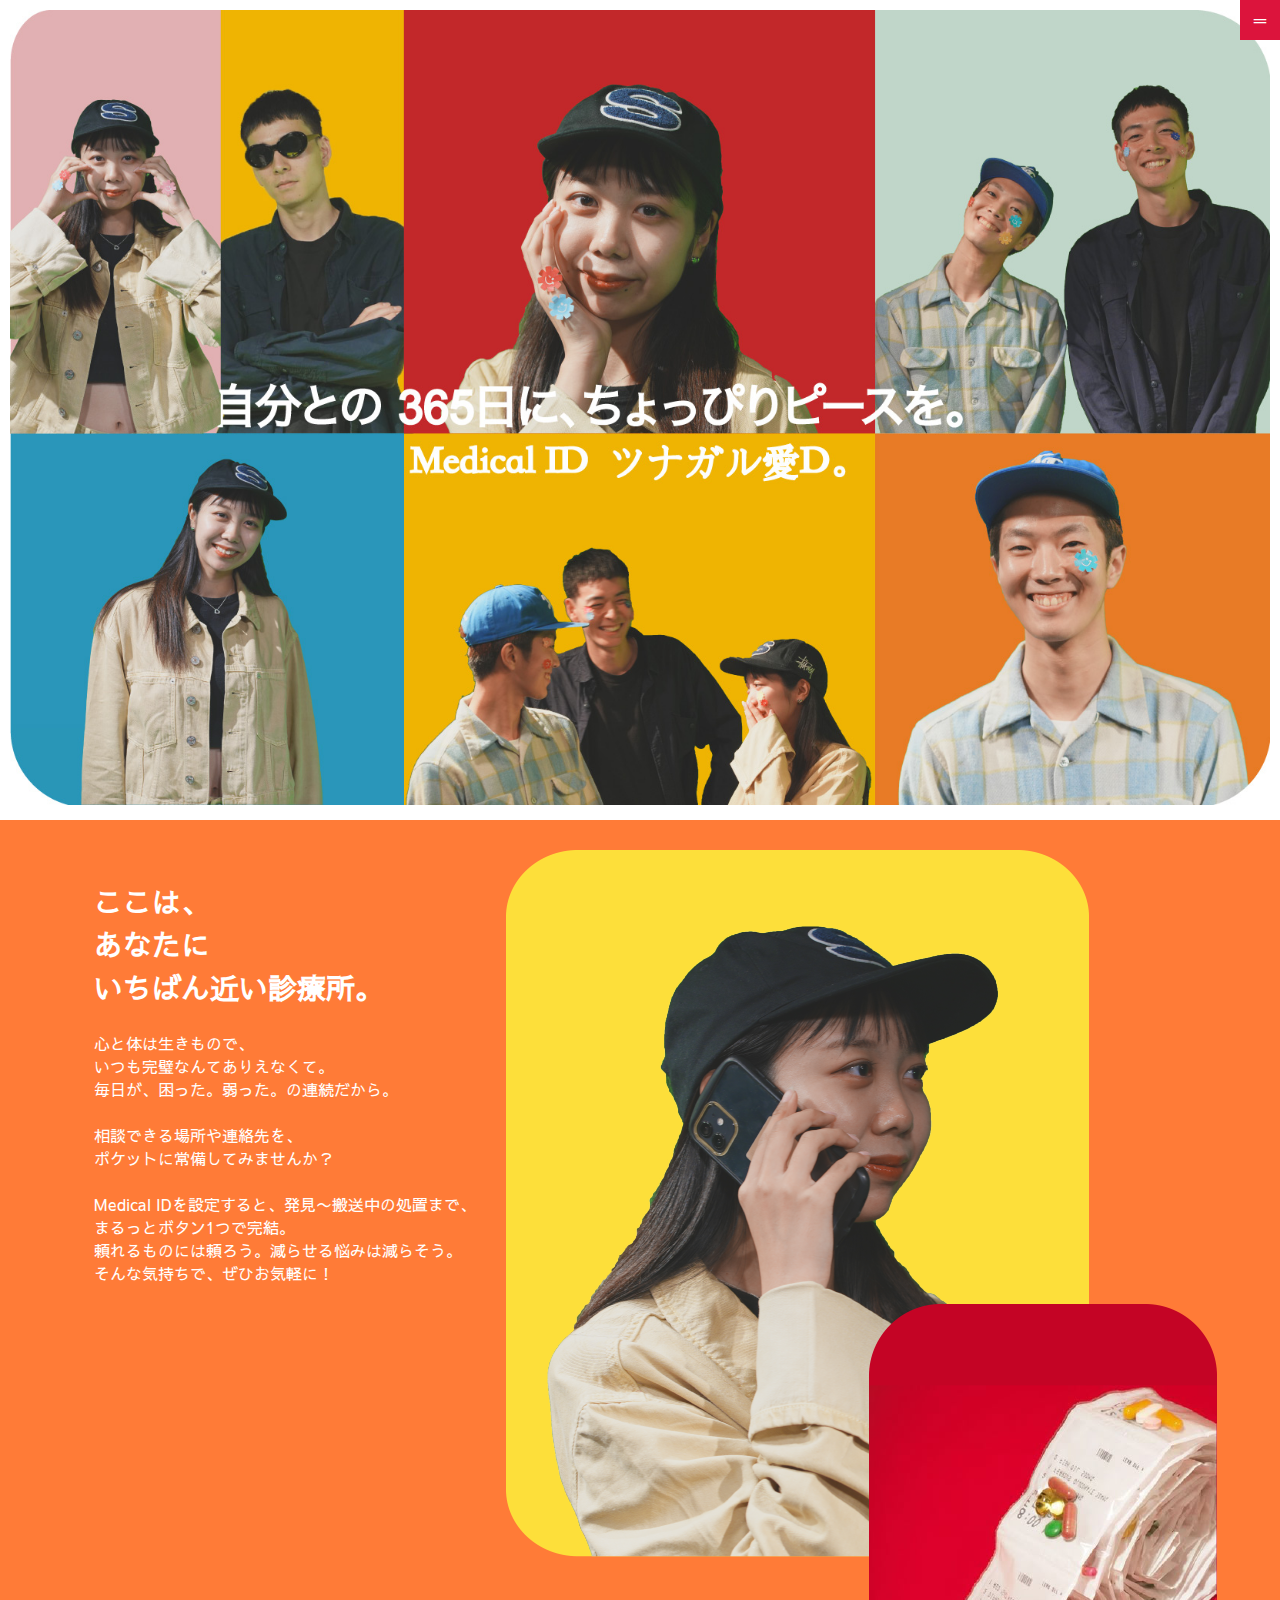
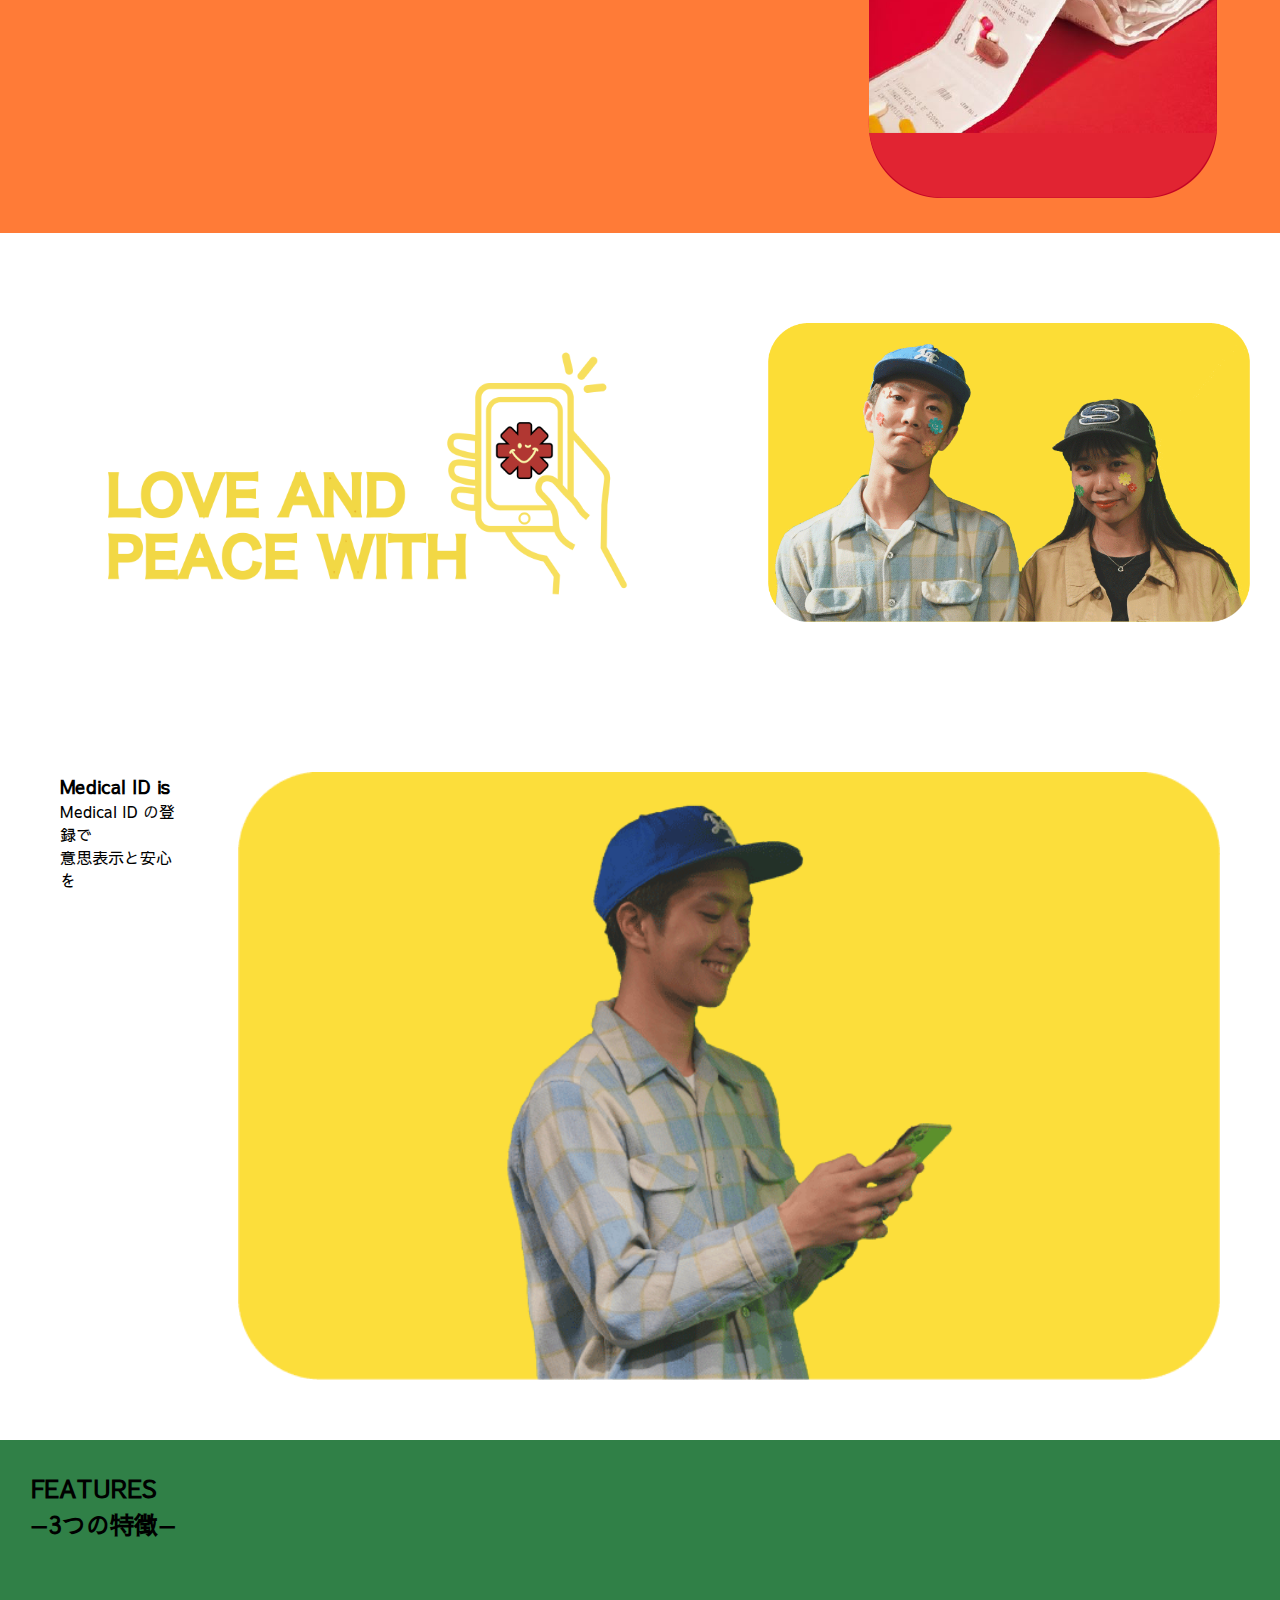
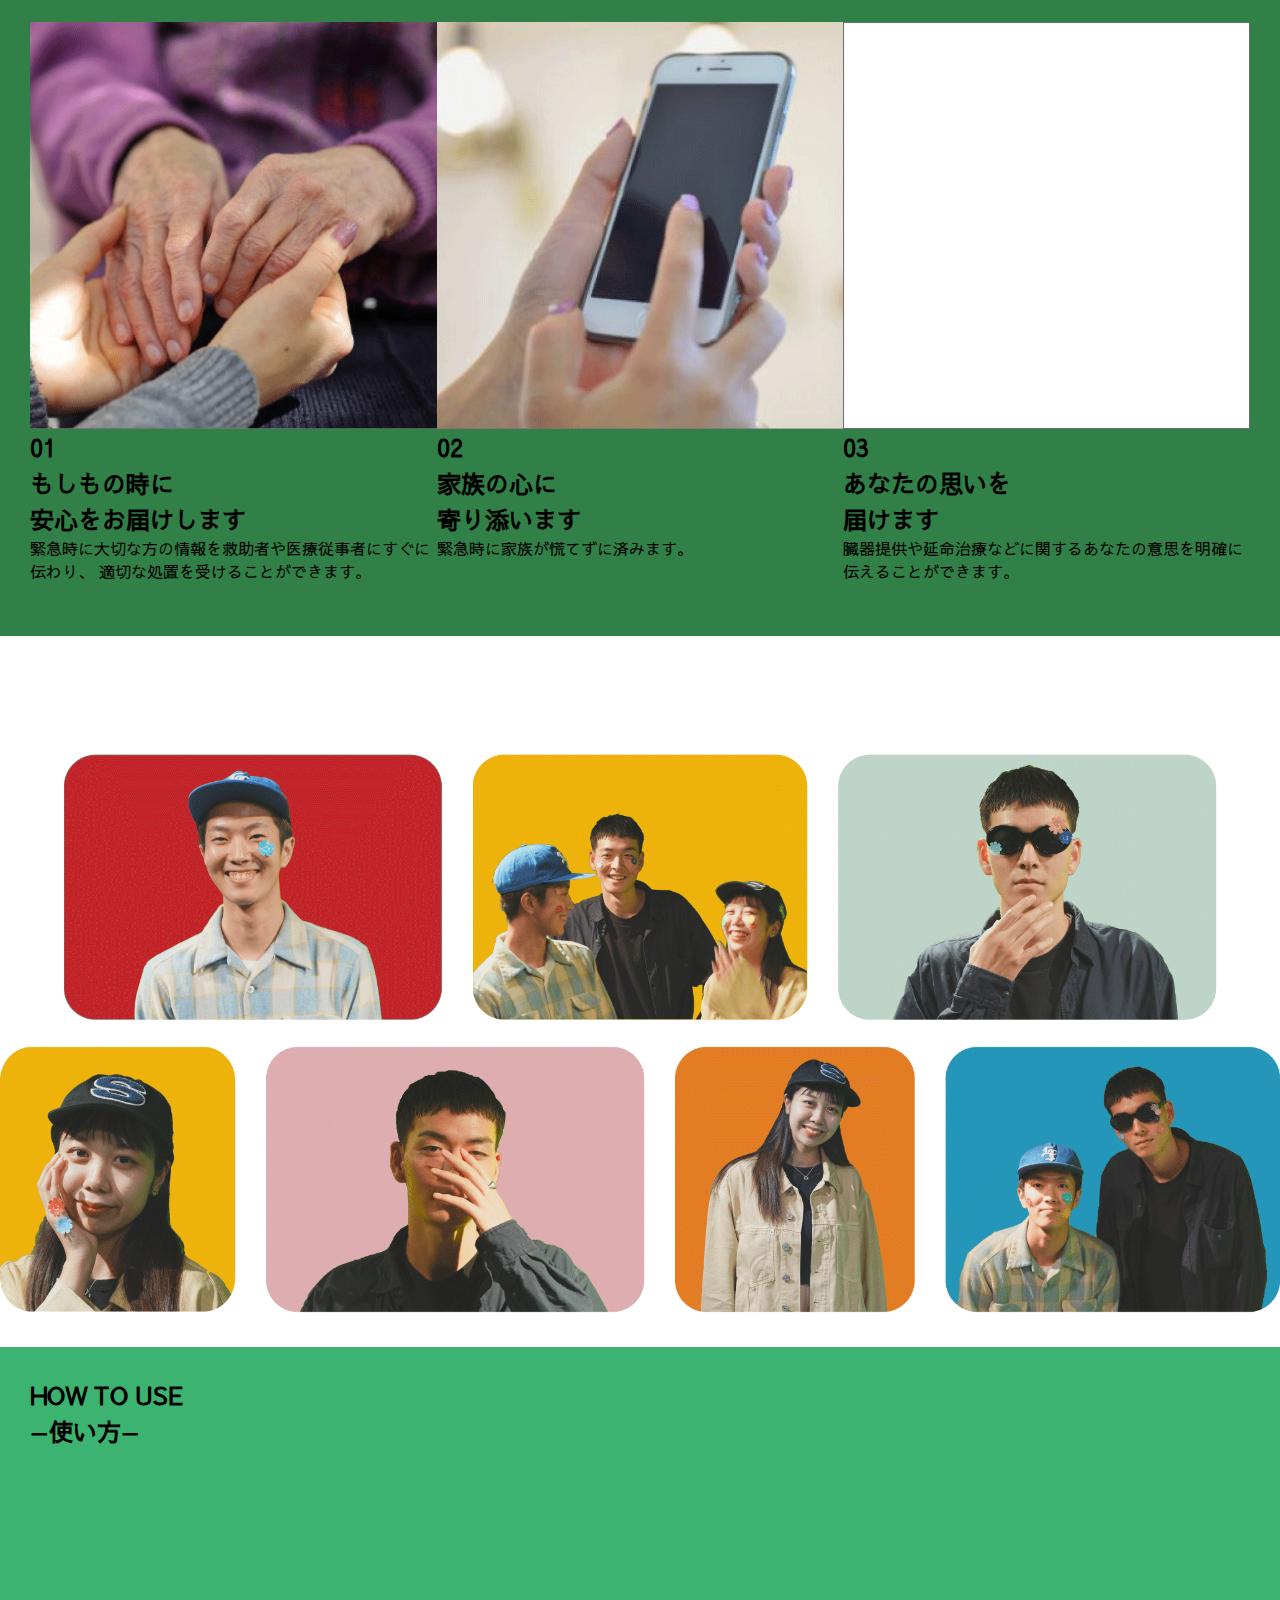
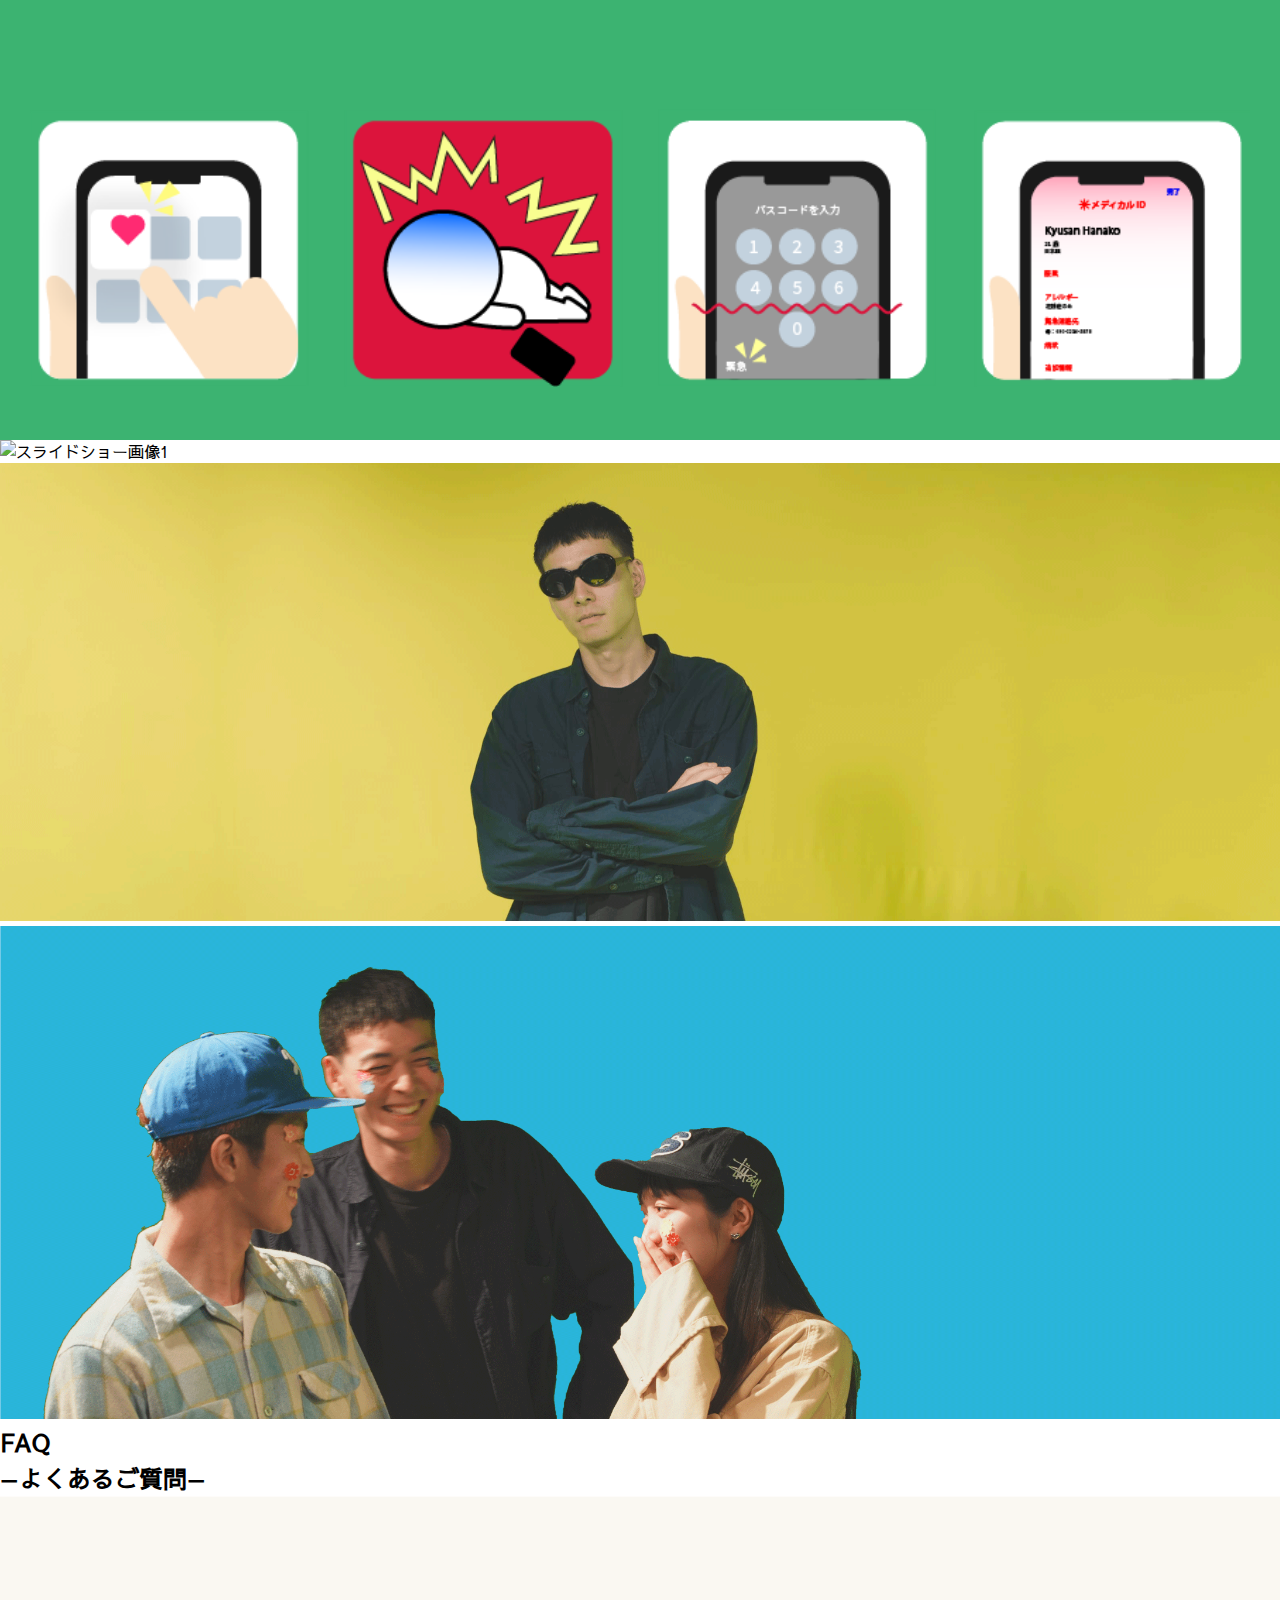
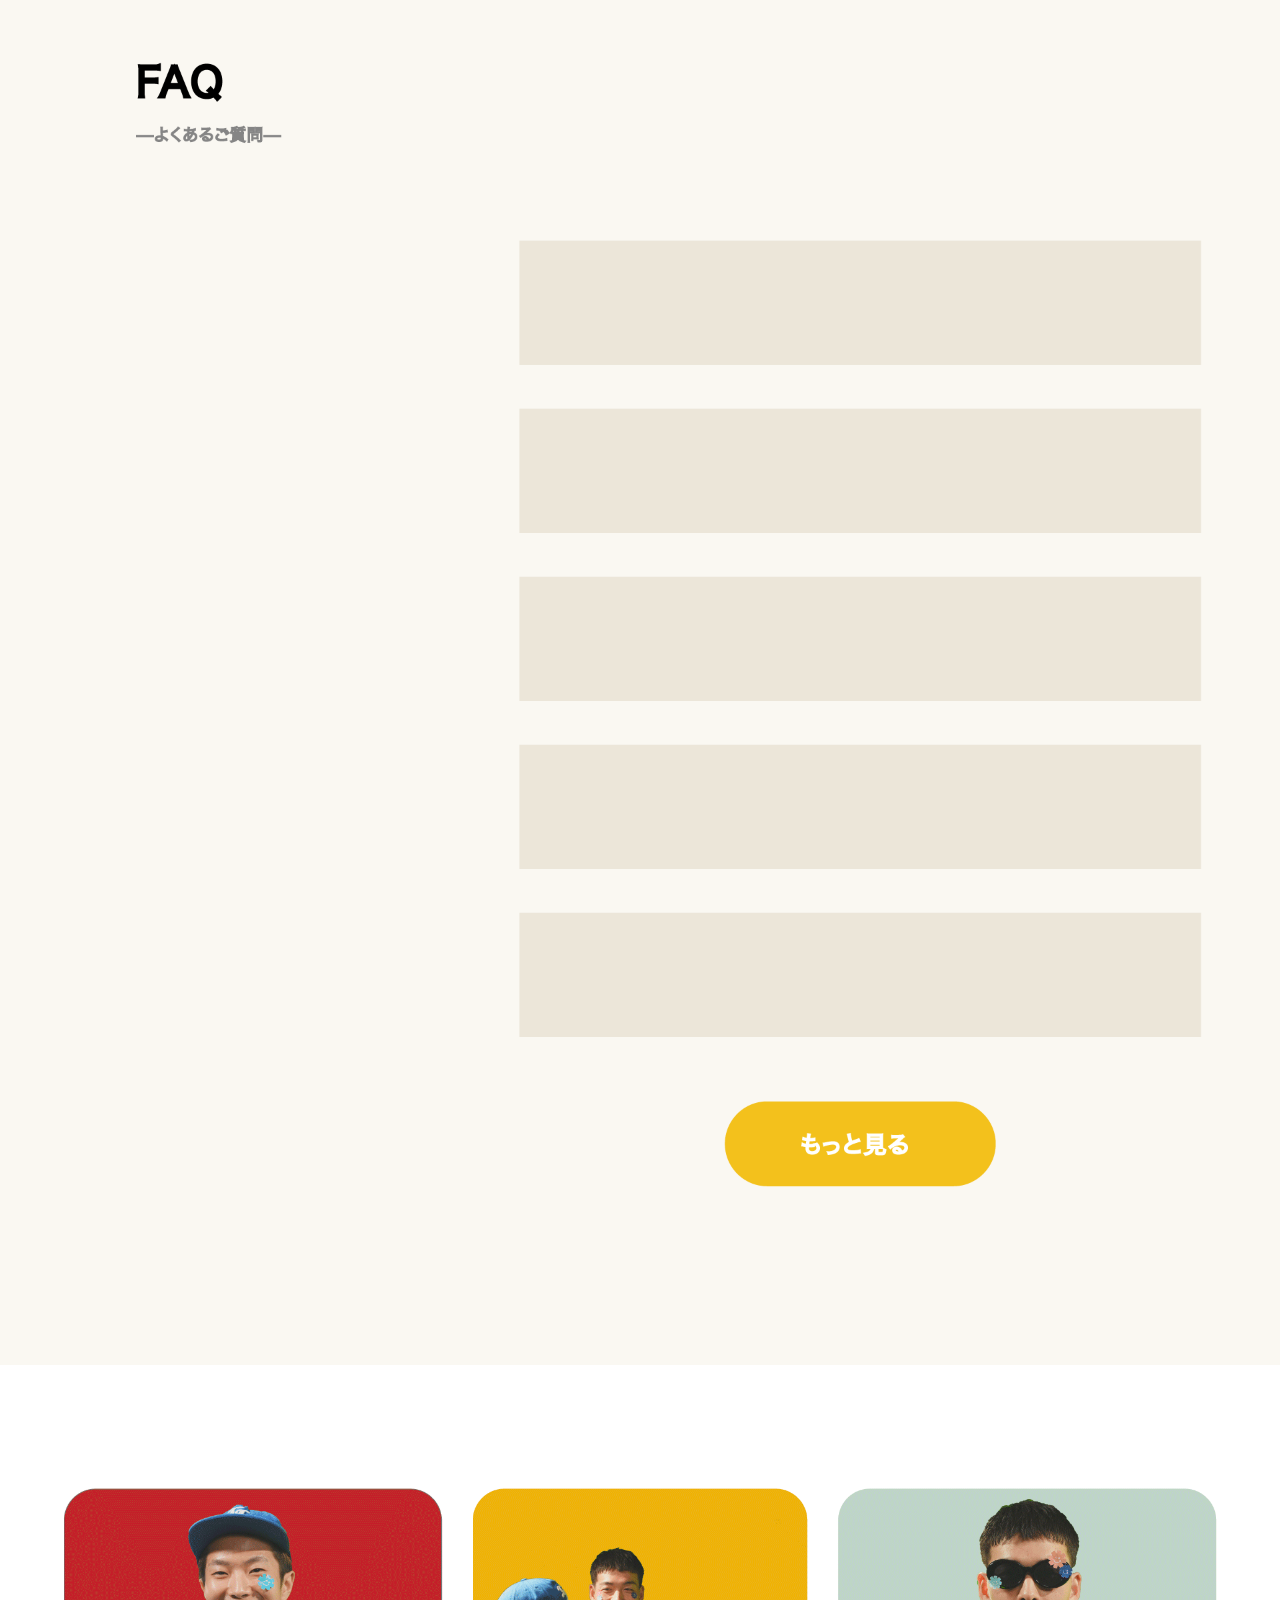
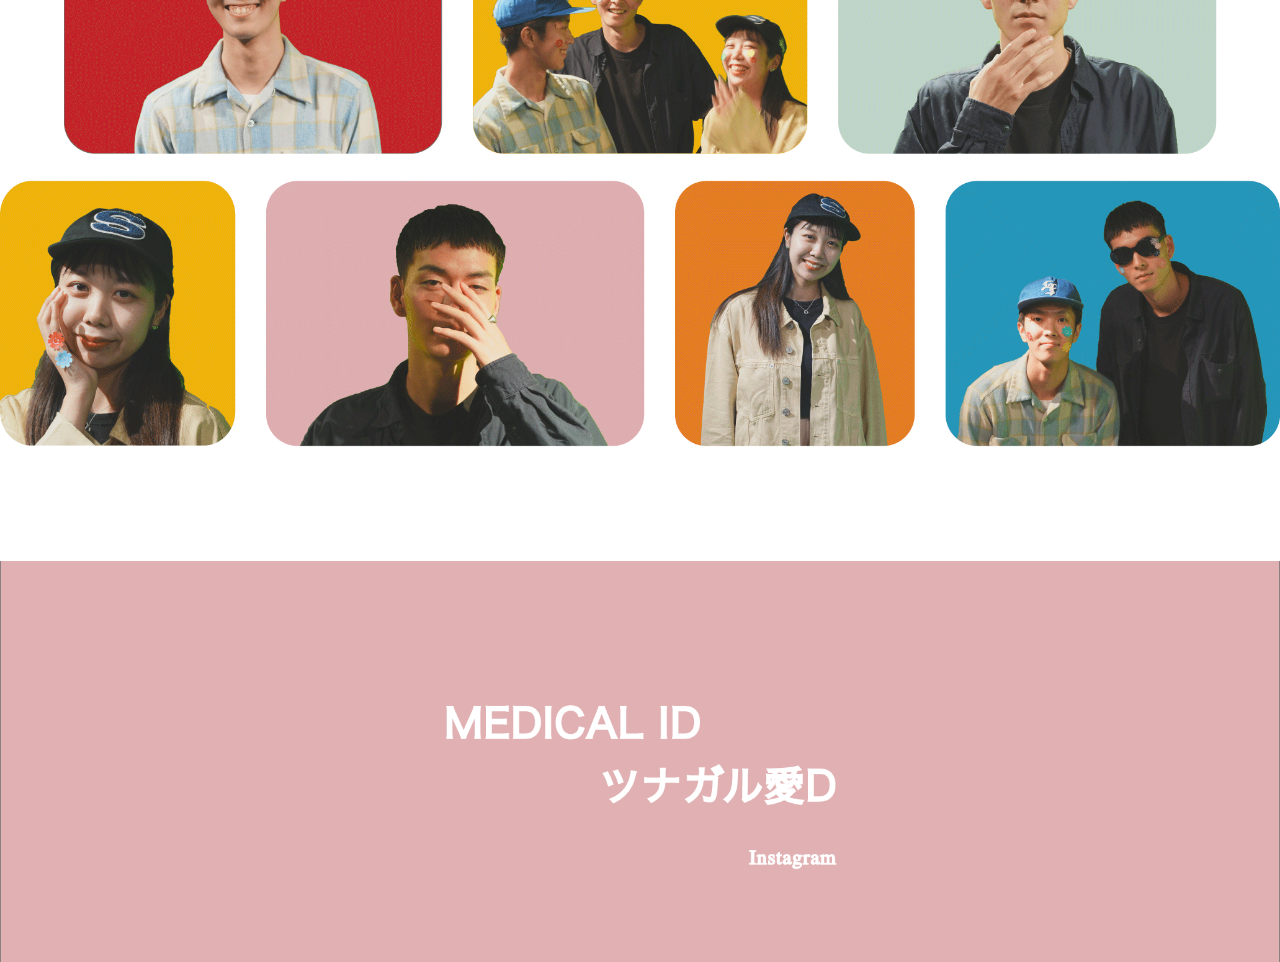
==== index.html @ 5dbfba7a "Add files via upload" ====
<!DOCTYPE html>
<html lang="en">

<head>
  <meta charset="UTF-8">
  <meta name="viewport" content="width=device-width, initial-scale=1.0">
  <link rel="stylesheet" href="https://cdn.jsdelivr.net/npm/bxslider@4.2.17/dist/jquery.bxslider.min.css">
    <script src="https://ajax.googleapis.com/ajax/libs/jquery/3.1.1/jquery.min.js"></script>
    <script src="https://cdn.jsdelivr.net/npm/bxslider@4.2.17/dist/jquery.bxslider.min.js"></script>

    <script>
      $(document).ready(function(){
        $(".slider").bxSlider({
          auto: true,
        });
      });
    </script>

<link rel="preconnect" href="https://fonts.googleapis.com">
<link rel="preconnect" href="https://fonts.gstatic.com" crossorigin>
<link href="https://fonts.googleapis.com/css2?family=Sawarabi+Gothic&display=swap" rel="stylesheet">

  <link rel="stylesheet" href="style.css">
  <script src="script.js" defer></script>
  <title>Document</title>
</head>

<body>
  <header>
    <h1><a href="index.html"></a></h1>
  </header>
  <main>
    <div id="btn-open">＝</div>
   <div id="menu">
    <div id="btn-close">×</div>
    <ul>
      <li class="item"><a href="ABOUT.html">ABOUT</a></li>
      <li class="item"><a href="FEATURES.html">FEATURES</a></li>
      <li class="item"><a href="HOW TO USE.html">HOW TO USE</a></li>
      <li class="item"><a href="FAQ.html">FAQ</a></li>
    </ul>
   </div>

<body>
  <main>
    <section class="main-visual">
      <img src="images/main.jpg" alt="" class="main">
    </section>

    <section class="about">
      <div class="wrapper">
        <div class="text">

          <p class="kokoha"> 
            ここは、<br>
            あなたに<br>
            いちばん近い診療所。</p>
            <br>
            <p class="itumo"> 
          <p>心と体は生きもので、<br>
            いつも完璧なんてありえなくて。<br>
            毎日が、困った。弱った。の連続だから。<br>
            <br>
            相談できる場所や連絡先を、<br>
            ポケットに常備してみませんか？<br>
            <br>
            Medical IDを設定すると、発見〜搬送中の処置まで、<br>
            まるっとボタン1つで完結。<br>
            頼れるものには頼ろう。減らせる悩みは減らそう。<br>
            そんな気持ちで、ぜひお気軽に！<br>
          </p>
        </p>
        </div>
        <div class="img1">
          <img src="images/sec.png" alt="yellow-brown">
        </div>

      </div>
    </section>
    <section class="medical-id-is">
    <section class="no1">
      <img src="images/love and peace.png" alt="" class="logo">
    </section>

    <br>
    <br>

    <section class="medical-id-is no01">
      <img src="images/Medical ID is1.png" alt="" class="is1">

      <div class="text">
        <div class="Medicalis">
        <h3>
          <p class="section-no2">Medical ID is</p>
        </h3>

        <p class="section-no2">思い合う2人のための</p>
        <p class="section-no2">大切なお守りとして</p>
    </section>
    </section>

    <section class="medical-id-is no02">
      <img src="images/Medical ID is2.png" alt="" class="is2">
      <div class="text">
        <div class="Medicalis">
        <h3>
          <p class="section-no3">Medical ID is</p>
        </h3>
        <p class="section-no3">Medical ID の登録で</p>
        <p class="section-no3">意思表示と安心を</p>
      </div>
    </div>
    </section>


      <section class="FEATURES">
      <p>
      <h2>FEATURES</h2>
      <h2>—3つの特徴—</h2>
      </p>


      <div class="wrapper">

        <div class="box">
          <img src="images/left.png" alt="" class="no4">
          <h2>01　
            <p> もしもの時に </p>
            <p> 安心をお届けします</p>
          </h2>
          <div class="box2">
          <p>緊急時に大切な方の情報を救助者や医療従事者にすぐに伝わり、
            適切な処置を受けることができます。
        </div>
        </div>

        <div class="box">
          <img src="images/center.png" alt="" class="no4">
          <h2>02　
            <p> 家族の心に </p>
            <p> 寄り添います</p>
          </h2>
          緊急時に家族が慌てずに済みます。
        </div>

        <div class="box">
          <img src="images/right.png" alt="" class="no4">
          <h2>03
            <p> あなたの思いを </p>
            <p> 届けます</p>
          </h2>
          臓器提供や延命治療などに関するあなたの意思を明確に伝えることができます。
        </div>
      </div>
      <br>
    </section>


    <section>
      <img src="images/Photo.png" alt="" class="no4">
    </section>


    <section class="how-to-use">
      <p>
      <h2>HOW TO USE</h2>
      <h2>—使い方—</h2>
      </p>
      <img src="images/how to.png" alt="" class="no4">
      　　　　　
    </section>
    
    <ul class="slider">
      <li><img src="images/01.png" alt="スライドショー画像1"></li>
      <li><img src="images/02.png" alt="スライドショー画像2"></li>
      <li><img src="images/03.png" alt="スライドショー画像3"></li>
    </ul>



    <section class="FAQ">
      <p>
     <h2>FAQ</h2>
     <h2>—よくあるご質問—</h2>
      </p>
      <img src="images/FAQ.png" alt="" class="FAQ">
    </section>

    <section>
      <img src="images/Photo.png" alt="" class="no4">
    </section>


    <section>
      <img src="images/last.png" alt="" class="no4">
    </section>


  </main>
</body>

</html>
---- style.css ----
* {
    margin: 0;
    padding: 0;
}
body{
    font-family: "Sawarabi Gothic", sans-serif;
}

.main-visual {
    padding: 10px;
}

img {
    width: 100%;
    height: auto;
}

.is1 {
    padding: 30px;
}

.is2 {
    padding: 30px;
}

.about {
    background-color: #ff7b37;
    padding: 30px;
   
}

.text {
    
    color: white;
}

.Medicalis {
    
    color: black;
}
.text {
    padding: 30px;
    
}
.FEATURES {
    background-color: #308047;
    padding: 30px;
}

.yellow-brown{
    margin-right: 1rem;
}

.medical-id-is{
    padding: 30px;
}

.logo{
    width: 80%;
    height: auto;
}

section-no2 {
    font-size: 1.5rem;
} 
.kokoha {
    font-size: 1.8rem;
    font-weight: bold;
} 
.itumo {
    font-size: 50rem;
    font-weight: bold;
} 
.no1{
    text-align: center;
    margin-top: 5rem;
}

.no2{
    justify-content: center;
    display: flex;
    margin-top: 5rem;
}

.no3{
    display: flex;
    margin-top: 5rem;
    justify-content: center;
}

.no4{
    display: flex;
    margin-top: 5rem;
    justify-content: center;
    width: 100%;
    height: auto;
}


.no4{
    display: flex;
    margin-top: 5rem;
    justify-content: center;
    width: 100%;
    height: auto;
}

.img2 {
    width: 50%;
    height: auto;
}

.img3 {
    width: 50%;
    height: auto;
}
.how-to-use  {
    background-color: #3cb371;
    padding: 30px;
}

.FAQ　{
    padding: 30px;
}

#btn-open,
#btn-close {
  position: fixed;
  top: 0;
  right: 0;
  width: 40px;
  height: 40px;
  background: #dc143c;
  color: #ffffff;
  cursor: pointer;
  display: flex;
  align-items: center;
  justify-content: center;
  z-index: 100;
}

#btn-close {
  z-index: 300;
}

#menu {
  background: #2e8b57;
  position: fixed;
  top: 0;
  right: 0;
  width: 100%;
  height: 100vh;
  z-index: 200;
  visibility: hidden;
  opacity: 0;
}

#menu ul {
  list-style: none;
  padding: 1rem 0;
}

#menu li {
  text-align: center;
  padding: 1rem 0;
  opacity: 0;
}

#menu a {
  color: #FFF;
  text-decoration: none;
  transition: color .5s;
}

#menu a:hover {
  color: #666;
}
@media screen and (max-width: 640px) {
  #gallery {
    grid-template-columns: 1fr;
    
  }
  #Profile {
    grid-template-columns: 1fr;
    
  }
  }

/* コンピューター用 */
@media screen and (min-width: 1000px) {
    .wrapper{
        display: flex;
        justify-content: center;
       }

    .medical-id-is {
        display: flex;
    }

    .medical-id-is.no02 {
        flex-direction: row-reverse;
    }
    .box{
        width: 33.333%;
    }
}
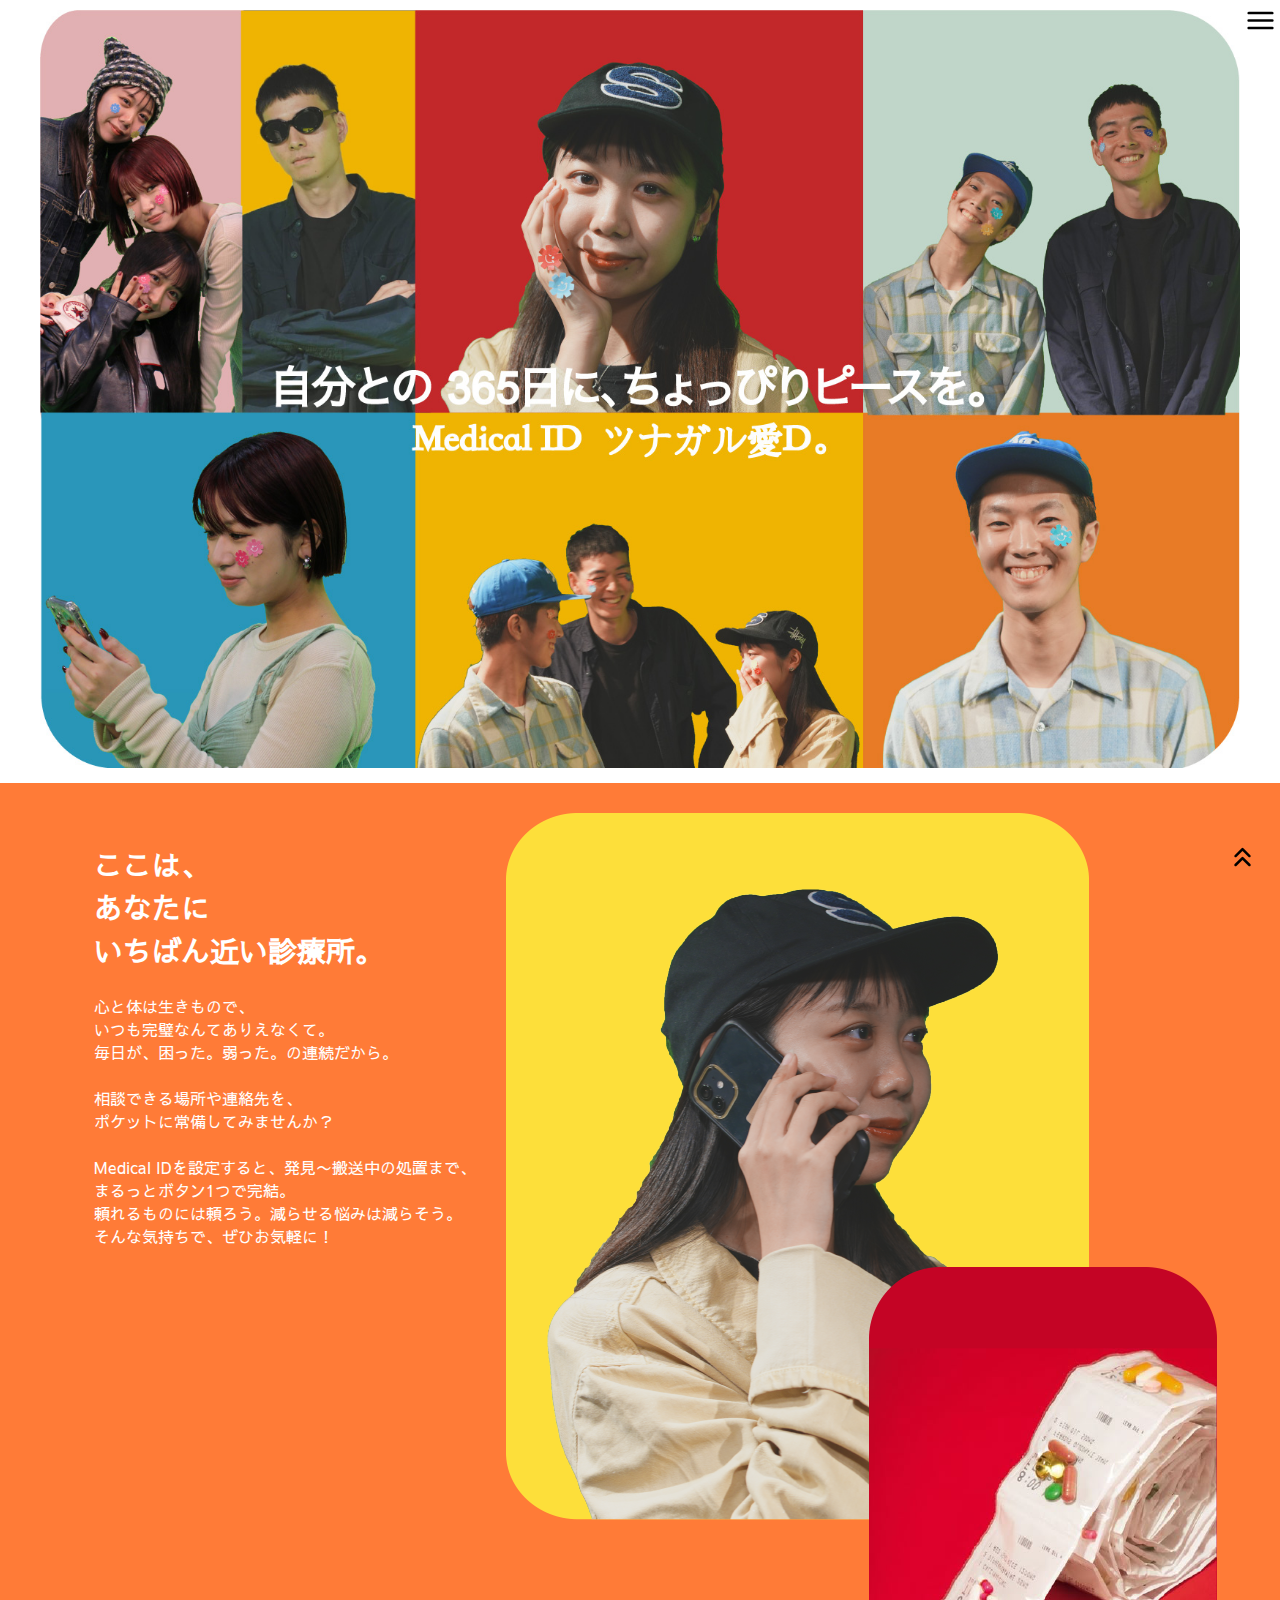
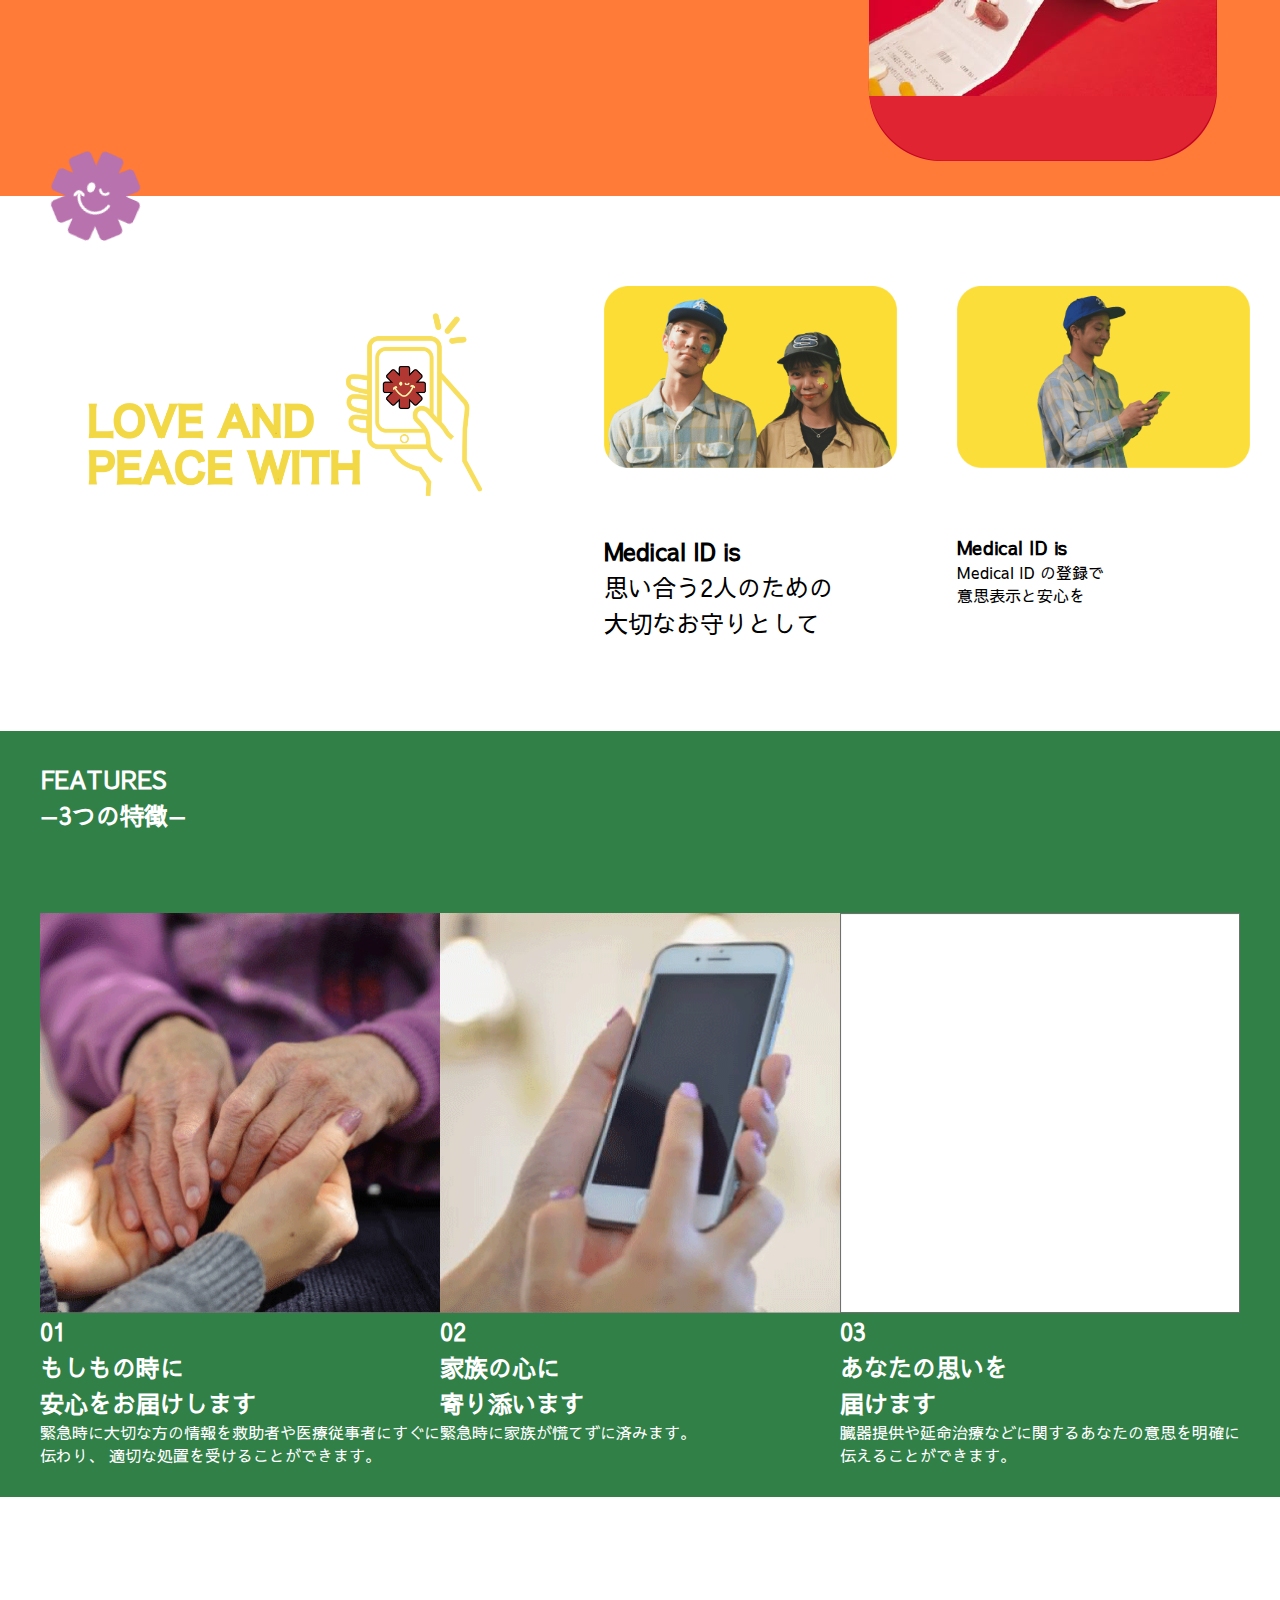
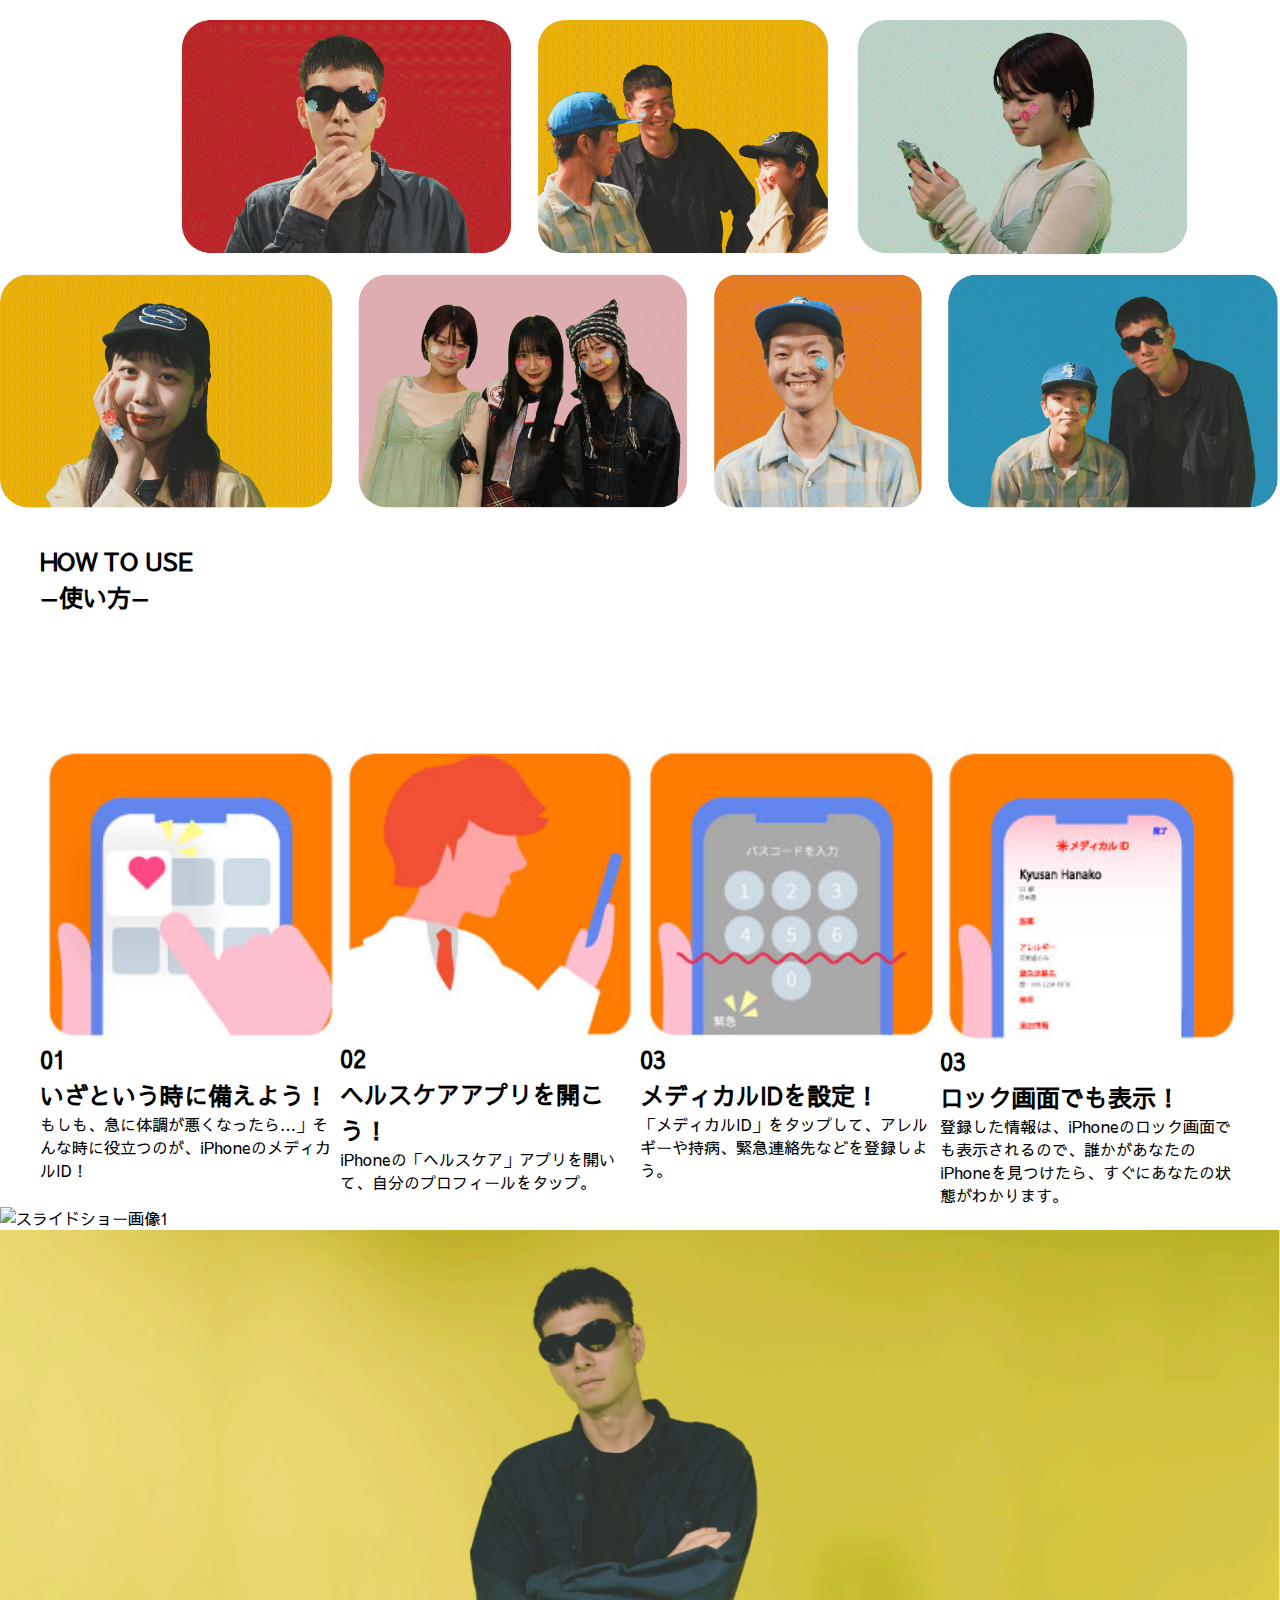
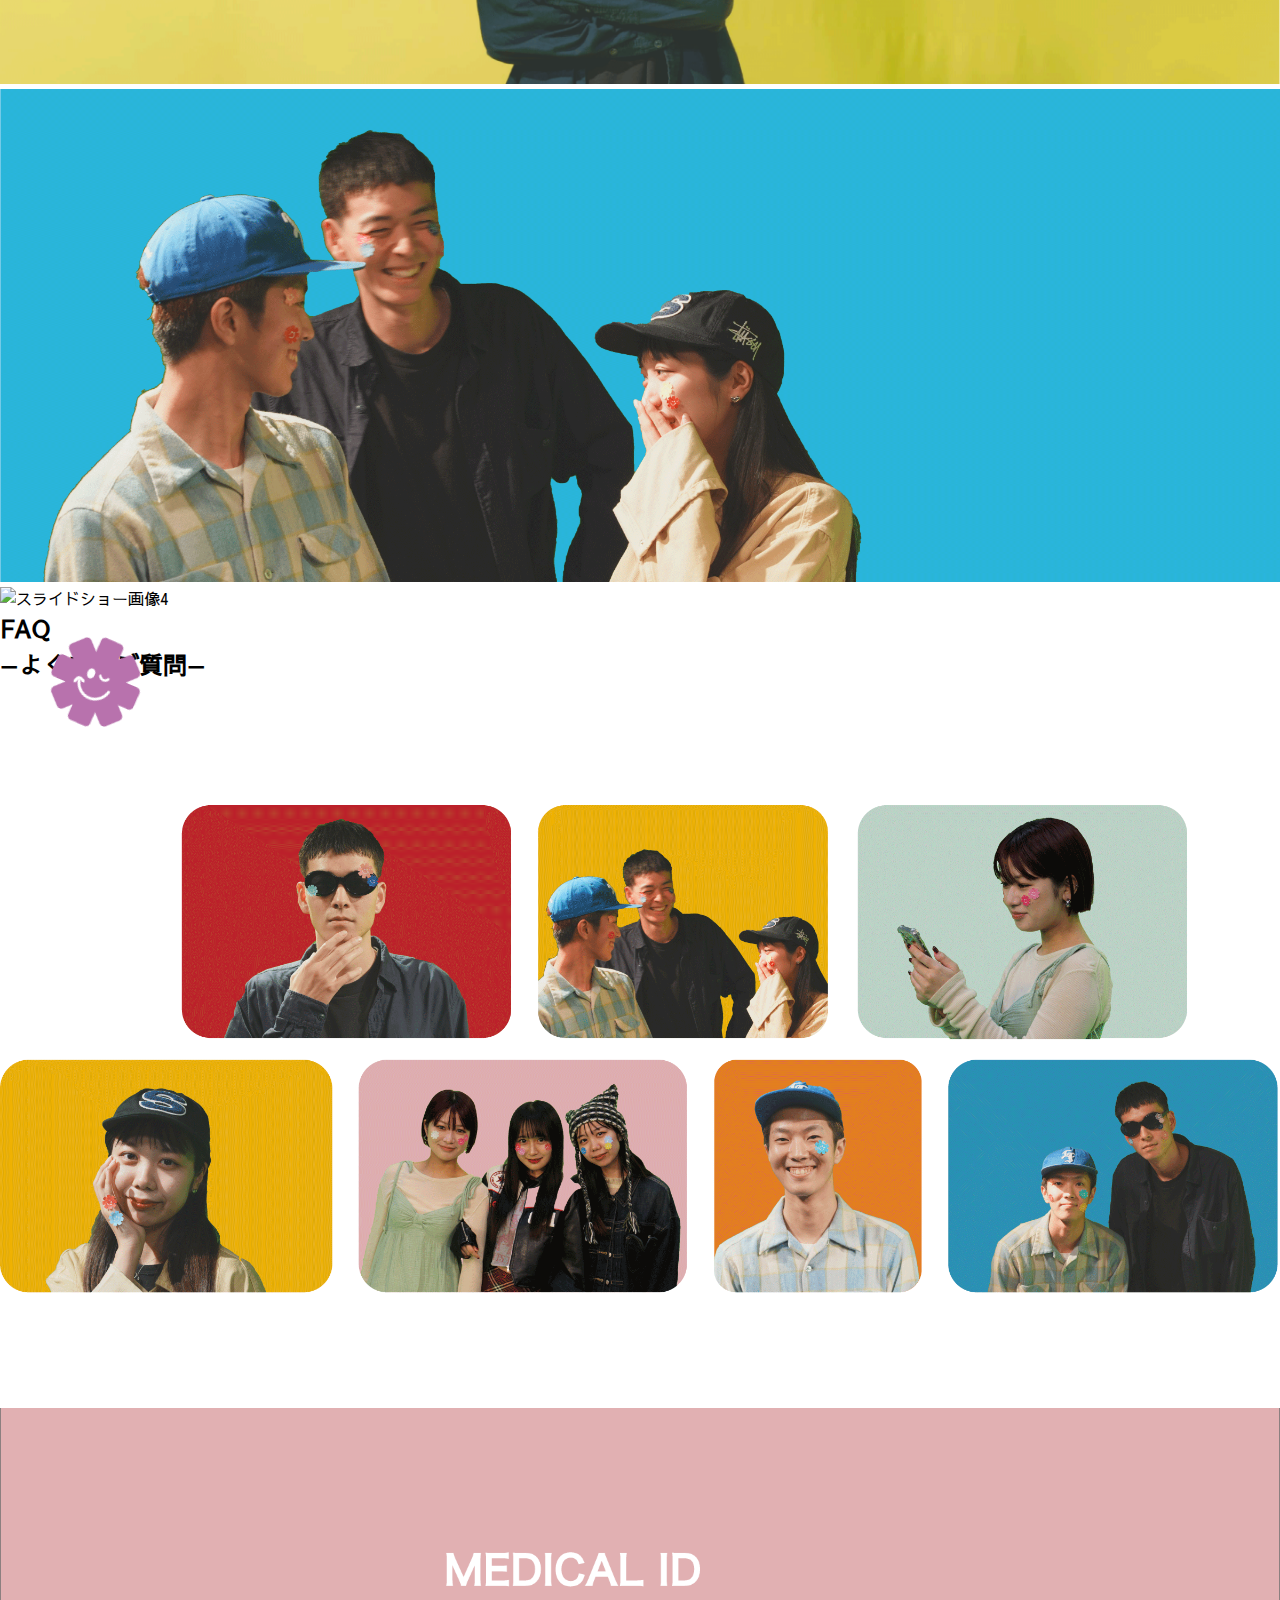
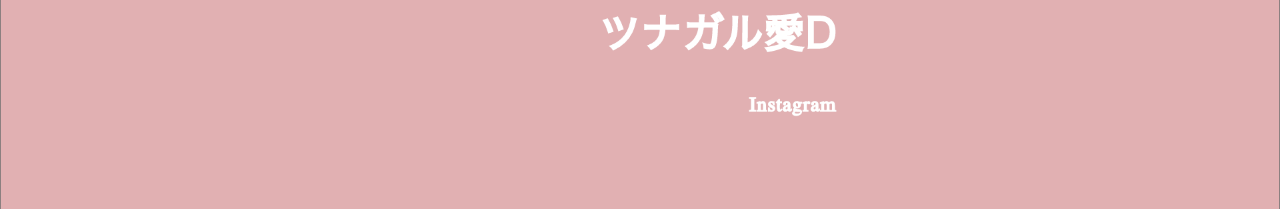
==== commit 7415f391: "Add files via upload" ====
--- a/index.html
+++ b/index.html
@@ -5,198 +5,293 @@
   <meta charset="UTF-8">
   <meta name="viewport" content="width=device-width, initial-scale=1.0">
   <link rel="stylesheet" href="https://cdn.jsdelivr.net/npm/bxslider@4.2.17/dist/jquery.bxslider.min.css">
-    <script src="https://ajax.googleapis.com/ajax/libs/jquery/3.1.1/jquery.min.js"></script>
-    <script src="https://cdn.jsdelivr.net/npm/bxslider@4.2.17/dist/jquery.bxslider.min.js"></script>
-
-    <script>
-      $(document).ready(function(){
-        $(".slider").bxSlider({
-          auto: true,
-        });
+  <script src="https://ajax.googleapis.com/ajax/libs/jquery/3.1.1/jquery.min.js"></script>
+  <script src="https://cdn.jsdelivr.net/npm/bxslider@4.2.17/dist/jquery.bxslider.min.js"></script>
+
+  <script>
+    $(document).ready(function () {
+      $(".slider").bxSlider({
+        auto: true,
       });
-    </script>
-
-<link rel="preconnect" href="https://fonts.googleapis.com">
-<link rel="preconnect" href="https://fonts.gstatic.com" crossorigin>
-<link href="https://fonts.googleapis.com/css2?family=Sawarabi+Gothic&display=swap" rel="stylesheet">
-
+    });
+  </script>
+
+  <link rel="preconnect" href="https://fonts.googleapis.com">
+  <link rel="preconnect" href="https://fonts.gstatic.com" crossorigin>
+  <link href="https://fonts.googleapis.com/css2?family=Sawarabi+Gothic&display=swap" rel="stylesheet">
+  <link rel="stylesheet" href="https://fonts.googleapis.com/css2?family=Material+Symbols+Rounded" />
+  
   <link rel="stylesheet" href="style.css">
   <script src="script.js" defer></script>
   <title>Document</title>
 </head>
 
 <body>
+
   <header>
     <h1><a href="index.html"></a></h1>
   </header>
   <main>
-    <div id="btn-open">＝</div>
-   <div id="menu">
-    <div id="btn-close">×</div>
-    <ul>
-      <li class="item"><a href="ABOUT.html">ABOUT</a></li>
-      <li class="item"><a href="FEATURES.html">FEATURES</a></li>
-      <li class="item"><a href="HOW TO USE.html">HOW TO USE</a></li>
-      <li class="item"><a href="FAQ.html">FAQ</a></li>
-    </ul>
+    <div id="btn-open">
+      <span class="material-symbols-rounded">
+      menu
+      </span>
+    </div>
+    <div id="menu">
+      <div id="btn-close">
+        <span class="material-symbols-rounded">
+          close
+          </span>
+       </div>
+      <ul>
+        <li class="item"><a href="#about">ABOUT</a></li>
+        <li class="item"><a href="#FEATURES">FEATURES</a></li>
+        <li class="item"><a href="#HOW TO USE">HOW TO USE</a></li>
+        <li class="item"><a href="#FAQ">FAQ</a></li>
+      </ul>
+    </div>
+
+    <main>
+      <section class="main-visual">
+        <div class="body-wrapper">
+          <img src="images/main.jpg" alt="" class="main">
+        </div>
+      </section>
+
+      <section class="about" id="about">
+        <div class="wrapper">
+          <div class="text">
+
+            <p class="kokoha">
+              ここは、<br>
+              あなたに<br>
+              いちばん近い診療所。</p>
+            <br>
+            <p class="itumo">
+            <p>心と体は生きもので、<br>
+              いつも完璧なんてありえなくて。<br>
+              毎日が、困った。弱った。の連続だから。<br>
+              <br>
+              相談できる場所や連絡先を、<br>
+              ポケットに常備してみませんか？<br>
+              <br>
+              Medical IDを設定すると、発見〜搬送中の処置まで、<br>
+              まるっとボタン1つで完結。<br>
+              頼れるものには頼ろう。減らせる悩みは減らそう。<br>
+              そんな気持ちで、ぜひお気軽に！<br>
+            </p>
+            </p>
+          </div>
+          <div class="img1">
+            <img src="images/sec.png" alt="yellow-brown">
+          </div>
+
+        </div>
+        <picture class="medichann">
+          <!-- WebP対応ブラウザ用 -->
+          <source type="image/webp" srcset="images/medi.webp" />
+          <!-- WebP非対応ブラウザ用 -->
+          <img src="images/medi.png" width="91" height="90" alt="" />
+        </picture>
+
+      </section>
+      <section class="medical-id-is">
+        <section class="no1">
+          <img src="images/love and peace.png" alt="" class="logo">
+        </section>
+
+        <br>
+        <br>
+
+        <section class="medical-id-is no01">
+          <div class="body-wrapper">
+            <img src="images/Medical ID is1.png" alt="" class="is1">
+
+            <div class="text">
+              <div class="Medicalis">
+                <h3>
+                  <p class="section-no2">Medical ID is</p>
+                </h3>
+
+                <p class="section-no2">思い合う2人のための</p>
+                <p class="section-no2">大切なお守りとして</p>
+              </div>
+            </div>
+          </div>
+        </section>
+
+
+        <section class="medical-id-is no02">
+          <div class="body-wrapper">
+            <img src="images/Medical ID is2.png" alt="" class="is2">
+            <div class="text">
+              <div class="Medicalis">
+                <h3>
+                  <p class="section-no3">Medical ID is</p>
+                </h3>
+                <p class="section-no3">Medical ID の登録で</p>
+                <p class="section-no3">意思表示と安心を</p>
+              </div>
+            </div>
+          </div>
+        </section>
+      </section>
+
+        <section class="FEATURES" id="FEATURES">
+          <div class="body-wrapper">
+            <p>
+            <h2>FEATURES</h2>
+            <h2>—3つの特徴—</h2>
+            </p>
+
+
+            <div class="wrapper">
+
+              <div class="box">
+                <img src="images/left.png" alt="" class="no4">
+                <h2>01　
+                  <p> もしもの時に </p>
+                  <p> 安心をお届けします</p>
+                </h2>
+                <div class="box2">
+                  <p>緊急時に大切な方の情報を救助者や医療従事者にすぐに伝わり、
+                    適切な処置を受けることができます。
+                </div>
+              </div>
+
+              <div class="box">
+                <img src="images/center.png" alt="" class="no4">
+                <h2>02　
+                  <p> 家族の心に </p>
+                  <p> 寄り添います</p>
+                </h2>
+                緊急時に家族が慌てずに済みます。
+              </div>
+
+              <div class="box">
+                <img src="images/right.png" alt="" class="no4">
+                <h2>03
+                  <p> あなたの思いを </p>
+                  <p> 届けます</p>
+                </h2>
+                臓器提供や延命治療などに関するあなたの意思を明確に伝えることができます。
+              </div>
+            </div>
+          </div>
+
+        </section>
+
+
+        <section>
+          <img src="images/Photo.png" alt="" class="no4">
+        </section>
+
+
+ <!-- とりま -->
+
+
+        <section class="HOW TO USE" id="HOW TO USE">
+          <div class="body-wrapper">
+            <p>
+            <h2>HOW TO USE</h2>
+            <h2>—使い方—</h2>
+            </p>
+
+
+            <div class="wrapper">
+
+              <div class="box">
+                <img src="images/how-to01.jpg" alt="" class="no5">
+                <h2>01　
+                  <p> いざという時に備えよう！</p>
+                </h2>
+                <div class="box2">
+                  <p>もしも、急に体調が悪くなったら…」そんな時に役立つのが、iPhoneのメディカルID！
+
+                </div>
+              </div>
+
+              <div class="box">
+                <img src="images/how-to02.jpg" alt="" class="no5">
+                <h2>02　
+                  <p> ヘルスケアアプリを開こう！ </p>
+                 
+                </h2>
+                iPhoneの「ヘルスケア」アプリを開いて、自分のプロフィールをタップ。
+
+
+              </div>
+
+              <div class="box">
+                <img src="images/how-to03.jpg" alt="" class="no5">
+                <h2>03
+                  <p> メディカルIDを設定！ </p>
+                </h2>
+                  「メディカルID」をタップして、アレルギーや持病、緊急連絡先などを登録しよう。
+              </div>
+
+              <div class="box">
+                <img src="images/how-to04.jpg" alt="" class="no5">
+                <h2>03
+                  <p> ロック画面でも表示！ </p>
+                
+                </h2>
+                登録した情報は、iPhoneのロック画面でも表示されるので、誰かがあなたのiPhoneを見つけたら、すぐにあなたの状態がわかります。
+              </div>
+            </div>
+          </div>
+
+        </section>
+
+<!-- とりま -->
+
+
+        
+        <ul class="slider">
+         
+          <li><img src="images/01.png" alt="スライドショー画像1"></li>
+          <li><img src="images/02.png" alt="スライドショー画像2"></li>
+          <li><img src="images/03.png" alt="スライドショー画像3"></li>
+          <li><img src="images/04.png" alt="スライドショー画像4"></li>
+         
+        </ul>
+
+       
+    
+       
+        <section class="FAQ id" id="FAQ">
+          <p>
+          <h2>FAQ</h2>
+          <h2>—よくあるご質問—</h2>
+          </p>
+          <picture class="medichann">
+            <!-- WebP対応ブラウザ用 -->
+            <source type="image/webp" srcset="images/medi.webp" />
+            <!-- WebP非対応ブラウザ用 -->
+            <img src="images/medi.png" width="91" height="90" alt="" />
+          </picture>
+  
+        </section>
+
+        <section>
+          <img src="images/Photo.png" alt="" class="no4">
+        </section>
+
+
+        <section>
+          <img src="images/last.png" alt="" class="no4">
+        </section>
+
+       
+<div id="positionfix">
+<p class="positionfix"><a href="#">
+  <span class="material-symbols-rounded">
+    keyboard_double_arrow_up
+    </span></a></p>
+    
    </div>
 
-<body>
-  <main>
-    <section class="main-visual">
-      <img src="images/main.jpg" alt="" class="main">
-    </section>
-
-    <section class="about">
-      <div class="wrapper">
-        <div class="text">
-
-          <p class="kokoha"> 
-            ここは、<br>
-            あなたに<br>
-            いちばん近い診療所。</p>
-            <br>
-            <p class="itumo"> 
-          <p>心と体は生きもので、<br>
-            いつも完璧なんてありえなくて。<br>
-            毎日が、困った。弱った。の連続だから。<br>
-            <br>
-            相談できる場所や連絡先を、<br>
-            ポケットに常備してみませんか？<br>
-            <br>
-            Medical IDを設定すると、発見〜搬送中の処置まで、<br>
-            まるっとボタン1つで完結。<br>
-            頼れるものには頼ろう。減らせる悩みは減らそう。<br>
-            そんな気持ちで、ぜひお気軽に！<br>
-          </p>
-        </p>
-        </div>
-        <div class="img1">
-          <img src="images/sec.png" alt="yellow-brown">
-        </div>
-
-      </div>
-    </section>
-    <section class="medical-id-is">
-    <section class="no1">
-      <img src="images/love and peace.png" alt="" class="logo">
-    </section>
-
-    <br>
-    <br>
-
-    <section class="medical-id-is no01">
-      <img src="images/Medical ID is1.png" alt="" class="is1">
-
-      <div class="text">
-        <div class="Medicalis">
-        <h3>
-          <p class="section-no2">Medical ID is</p>
-        </h3>
-
-        <p class="section-no2">思い合う2人のための</p>
-        <p class="section-no2">大切なお守りとして</p>
-    </section>
-    </section>
-
-    <section class="medical-id-is no02">
-      <img src="images/Medical ID is2.png" alt="" class="is2">
-      <div class="text">
-        <div class="Medicalis">
-        <h3>
-          <p class="section-no3">Medical ID is</p>
-        </h3>
-        <p class="section-no3">Medical ID の登録で</p>
-        <p class="section-no3">意思表示と安心を</p>
-      </div>
-    </div>
-    </section>
-
-
-      <section class="FEATURES">
-      <p>
-      <h2>FEATURES</h2>
-      <h2>—3つの特徴—</h2>
-      </p>
-
-
-      <div class="wrapper">
-
-        <div class="box">
-          <img src="images/left.png" alt="" class="no4">
-          <h2>01　
-            <p> もしもの時に </p>
-            <p> 安心をお届けします</p>
-          </h2>
-          <div class="box2">
-          <p>緊急時に大切な方の情報を救助者や医療従事者にすぐに伝わり、
-            適切な処置を受けることができます。
-        </div>
-        </div>
-
-        <div class="box">
-          <img src="images/center.png" alt="" class="no4">
-          <h2>02　
-            <p> 家族の心に </p>
-            <p> 寄り添います</p>
-          </h2>
-          緊急時に家族が慌てずに済みます。
-        </div>
-
-        <div class="box">
-          <img src="images/right.png" alt="" class="no4">
-          <h2>03
-            <p> あなたの思いを </p>
-            <p> 届けます</p>
-          </h2>
-          臓器提供や延命治療などに関するあなたの意思を明確に伝えることができます。
-        </div>
-      </div>
-      <br>
-    </section>
-
-
-    <section>
-      <img src="images/Photo.png" alt="" class="no4">
-    </section>
-
-
-    <section class="how-to-use">
-      <p>
-      <h2>HOW TO USE</h2>
-      <h2>—使い方—</h2>
-      </p>
-      <img src="images/how to.png" alt="" class="no4">
-      　　　　　
-    </section>
-    
-    <ul class="slider">
-      <li><img src="images/01.png" alt="スライドショー画像1"></li>
-      <li><img src="images/02.png" alt="スライドショー画像2"></li>
-      <li><img src="images/03.png" alt="スライドショー画像3"></li>
-    </ul>
-
-
-
-    <section class="FAQ">
-      <p>
-     <h2>FAQ</h2>
-     <h2>—よくあるご質問—</h2>
-      </p>
-      <img src="images/FAQ.png" alt="" class="FAQ">
-    </section>
-
-    <section>
-      <img src="images/Photo.png" alt="" class="no4">
-    </section>
-
-
-    <section>
-      <img src="images/last.png" alt="" class="no4">
-    </section>
-
-
-  </main>
+    </main>
 </body>
 
 </html>--- a/style.css
+++ b/style.css
@@ -2,6 +2,10 @@
     margin: 0;
     padding: 0;
 }
+
+html{
+    scroll-behavior: smooth;
+}
 body{
     font-family: "Sawarabi Gothic", sans-serif;
 }
@@ -22,31 +26,43 @@
 .is2 {
     padding: 30px;
 }
+section {
+    position: relative;
+}
 
 .about {
     background-color: #ff7b37;
     padding: 30px;
+    position: relative;
    
 }
+.medichann {
+   position: absolute;
+   bottom: -50px;
+   left: 50px;
+}
+
 
 .text {
     
-    color: white;
+    color: rgb(255, 255, 255);
 }
 
 .Medicalis {
     
-    color: black;
+    color: rgb(0, 0, 0);
 }
 .text {
     padding: 30px;
     
 }
+
+
 .FEATURES {
     background-color: #308047;
     padding: 30px;
-}
-
+    color: rgb(255, 255, 255); 
+}
 .yellow-brown{
     margin-right: 1rem;
 }
@@ -60,7 +76,7 @@
     height: auto;
 }
 
-section-no2 {
+.section-no2 {
     font-size: 1.5rem;
 } 
 .kokoha {
@@ -97,9 +113,9 @@
 }
 
 
-.no4{
-    display: flex;
-    margin-top: 5rem;
+.no5{
+    display: flex;
+    margin-top: 8rem;
     justify-content: center;
     width: 100%;
     height: auto;
@@ -115,7 +131,7 @@
     height: auto;
 }
 .how-to-use  {
-    background-color: #3cb371;
+    background-color: #ffffff;
     padding: 30px;
 }
 
@@ -130,21 +146,25 @@
   right: 0;
   width: 40px;
   height: 40px;
-  background: #dc143c;
-  color: #ffffff;
+  /* background: #dc143c;コマンドスラッシュ */
+  color: #000;
   cursor: pointer;
   display: flex;
   align-items: center;
   justify-content: center;
   z-index: 100;
-}
-
+  
+}
+.material-symbols-rounded {
+
+    font-size: 35px;
+}
 #btn-close {
   z-index: 300;
 }
 
 #menu {
-  background: #2e8b57;
+  background: rgba(46, 139, 87,0.8);
   position: fixed;
   top: 0;
   right: 0;
@@ -175,6 +195,24 @@
 #menu a:hover {
   color: #666;
 }
+
+.pagetop {
+    position:fixed;
+    bottom: 20px;
+    right:20px;
+}
+
+.positionfix {
+    position:fixed;
+    bottom: 20px;
+    right:20px;
+    
+}
+
+.positionfix a {
+    color: #000;
+}
+
 @media screen and (max-width: 640px) {
   #gallery {
     grid-template-columns: 1fr;
@@ -188,6 +226,12 @@
 
 /* コンピューター用 */
 @media screen and (min-width: 1000px) {
+
+    .body-wrapper{
+       max-width: 1200px;
+       margin: 0 auto;
+       }
+
     .wrapper{
         display: flex;
         justify-content: center;
@@ -206,4 +250,4 @@
 }
 
 
-
+  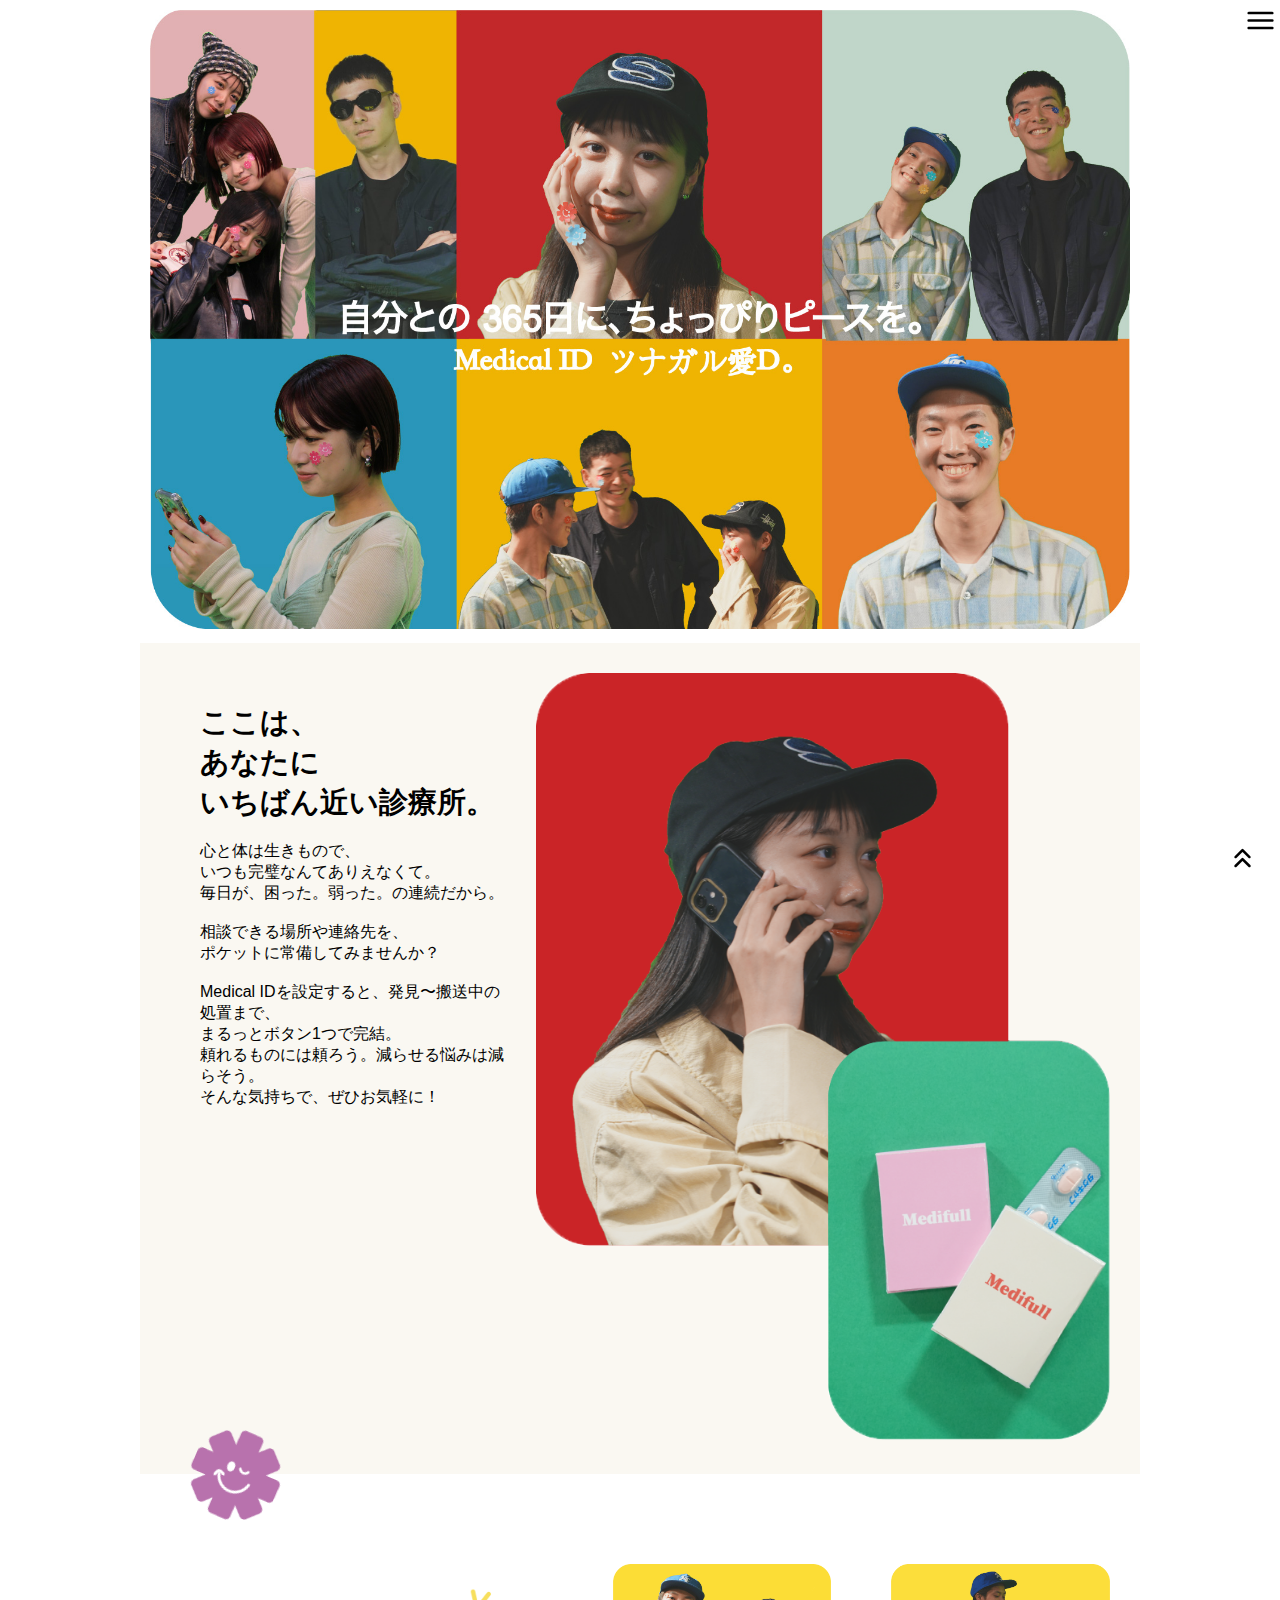
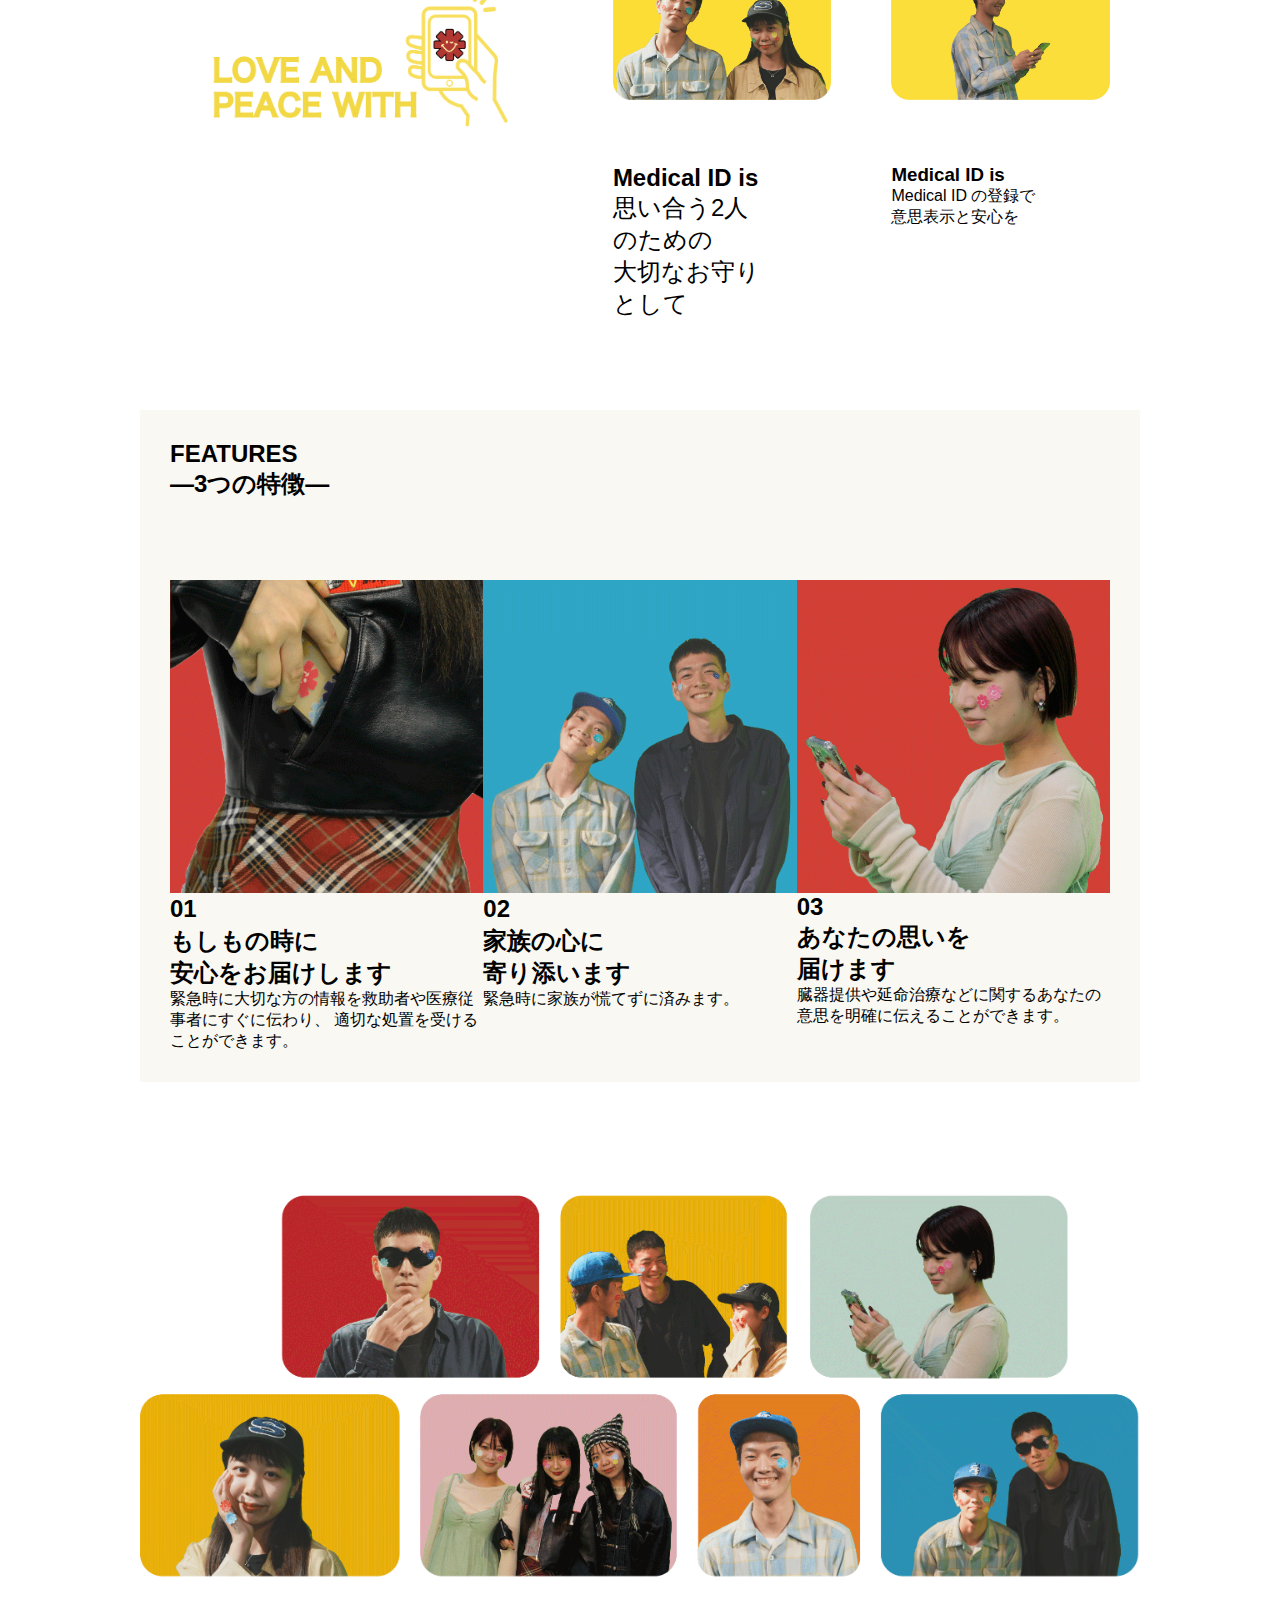
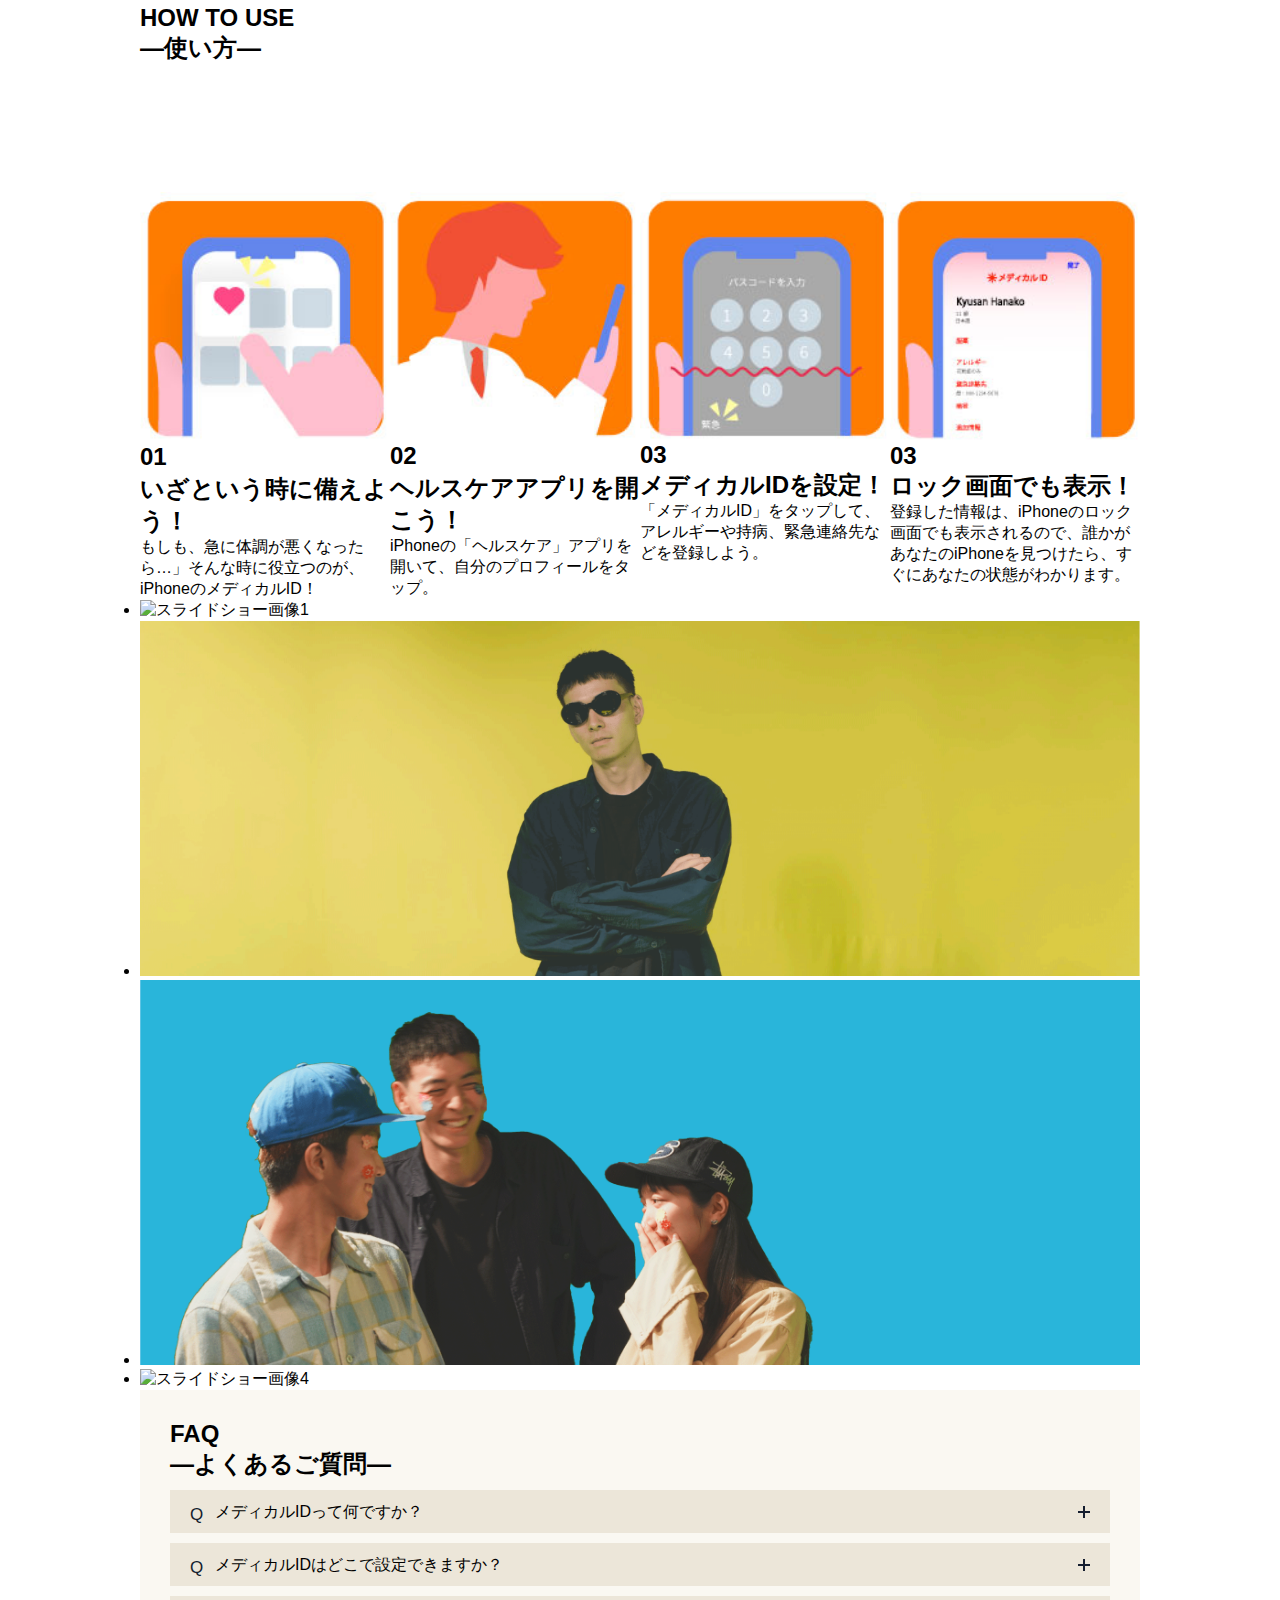
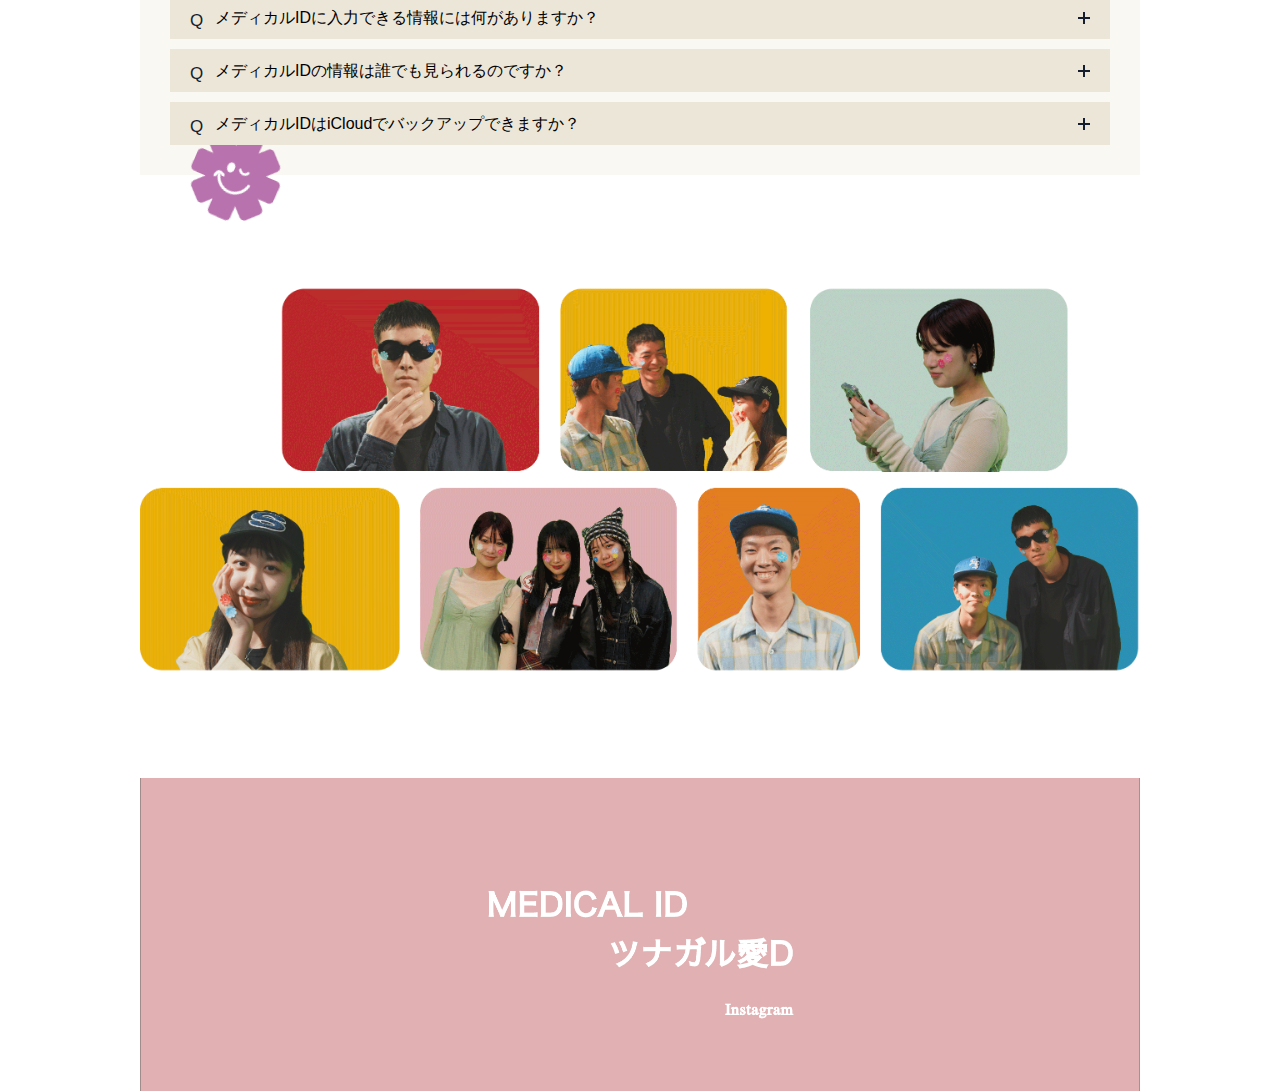
==== commit bc1673c1: "Add files via upload" ====
--- a/index.html
+++ b/index.html
@@ -259,7 +259,7 @@
        
     
        
-        <section class="FAQ id" id="FAQ">
+        <section class="FAQ" id="FAQ">
           <p>
           <h2>FAQ</h2>
           <h2>—よくあるご質問—</h2>
@@ -270,7 +270,20 @@
             <!-- WebP非対応ブラウザ用 -->
             <img src="images/medi.png" width="91" height="90" alt="" />
           </picture>
-  
+          <div class="accordion">
+            <div class="accordion-header"><span>メディカルIDって何ですか？</span></div>
+            <div class="accordion-content"><span>メディカルIDは、iPhoneに保存できる緊急時の医療情報です。これにはアレルギー、持病、使用中の薬、緊急連絡先などの情報を入力することができ、ロック画面からも簡単にアクセスできます。例えば、事故や病気で意識を失った場合でも、救急隊員が必要な情報に素早くアクセスできるようになります。</span></div>
+            <div class="accordion-header"><span>メディカルIDはどこで設定できますか？</span></div>
+            <div class="accordion-content"><span>メディカルIDは、iPhoneの「ヘルスケア」アプリで設定できます。「ヘルスケア」アプリを開き、下部の「概要」タブをタップした後、「メディカルID」を選択し、「編集」ボタンから必要な情報を入力します。設定を完了したら、ロック画面からも緊急時にアクセスできるようにすることができます。</span></div>
+              <div class="accordion-header"><span>メディカルIDに入力できる情報には何がありますか？</span></div>
+              <div class="accordion-content"><span>メディカルIDには、以下の情報を入力できます:・氏名、誕生日・緊急連絡先（複数追加可能）・血液型、アレルギー情報・既往歴（持病など）・使用中の薬・身長、体重、緊急時の医療指示など これらの情報を事前に入力しておくことで、緊急時に素早く対応できます。</span></div>
+                
+                <div class="accordion-header"><span>メディカルIDの情報は誰でも見られるのですか？</span></div>
+                <div class="accordion-content"><span>メディカルIDの情報は、iPhoneのロック画面から「緊急」ボタンをタップすることで誰でもアクセス可能ですが、実際にアプリを開いたり設定を変更したりするためには、iPhoneのロックを解除する必要があります。したがって、緊急時に他の人があなたの医療情報を確認できる一方で、日常的にはプライバシーが守られています。</span></div>
+            <div class="accordion-header"><span>メディカルIDはiCloudでバックアップできますか？</span></div>
+            <div class="accordion-content"><span>はい、メディカルIDはiCloudでバックアップすることができます。iCloudバックアップを有効にしている場合、iPhoneの設定やアプリのデータ（メディカルIDも含む）は自動的にバックアップされます。これにより、新しいiPhoneに移行した際に、メディカルIDの情報もそのまま復元されます。</span></div>
+            <!-- 追加の質問と回答を必要に応じて追加 -->
+          </div>
         </section>
 
         <section>
--- a/style.css
+++ b/style.css
@@ -31,7 +31,7 @@
 }
 
 .about {
-    background-color: #ff7b37;
+    background-color: #FAF8F2;
     padding: 30px;
     position: relative;
    
@@ -45,7 +45,7 @@
 
 .text {
     
-    color: rgb(255, 255, 255);
+    color: rgb(0, 0, 0);
 }
 
 .Medicalis {
@@ -59,9 +59,9 @@
 
 
 .FEATURES {
-    background-color: #308047;
-    padding: 30px;
-    color: rgb(255, 255, 255); 
+    background-color: #FAF8F2;
+    padding: 30px;
+    color: rgb(0, 0, 0); 
 }
 .yellow-brown{
     margin-right: 1rem;
@@ -135,10 +135,85 @@
     padding: 30px;
 }
 
-.FAQ　{
-    padding: 30px;
-}
-
+.FAQ {
+    padding: 30px;
+    background-color: #FAF8F2;
+}
+/* 必須 */
+.accordion-content {
+    display: none;
+  }
+  
+  /* 装飾用 */
+  body {
+    font-family: 'Noto Sans JP', sans-serif;
+    max-width: 1000px;
+    padding: 0 20px;
+    margin: 0 auto;
+    background: #FFF;
+  }
+  
+  .accordion-header {
+    background-color: #ECE6D9;
+    padding: 12px 45px 10px 20px;
+    margin: 10px 0 0;
+    
+  cursor: pointer;
+  position: relative;
+  }
+  
+  .accordion-header::before,
+  .accordion-header::after{
+    position:absolute;
+    content:'';
+    top:1px;
+    right:20px;
+    bottom:0;
+    width:12px;
+    height:2px;
+    margin:auto;
+    background:#151E2F;
+  }
+  .accordion-header::after{
+    transform:rotate(-90deg);
+    transition:transform 0.3s;
+  }
+  .accordion-header.active::after{transform:rotate(0deg);}
+  
+  .accordion-content {
+    background-color: #FFF;
+    padding: 12px 20px 10px;
+  }
+  
+  .accordion-header span,
+  .accordion-content span{
+    padding-left: 25px;
+    position: relative;
+  }
+  
+  .accordion-header span::before{
+    position: absolute;
+    content:"Q";
+    top: 2px;
+    left: 0;
+    color: #151E2F;
+    font-size: 17px;
+  }
+  
+  
+  .accordion-content span::before{
+      position: absolute;
+    content:"A";
+    top: 3px;
+    left: 0;
+    color: #151E2F;
+    font-size: 17px;
+  }
+  
+  /* hover */
+  .accordion-header:hover {
+    background-color: #F2F2F2;
+  }
 #btn-open,
 #btn-close {
   position: fixed;
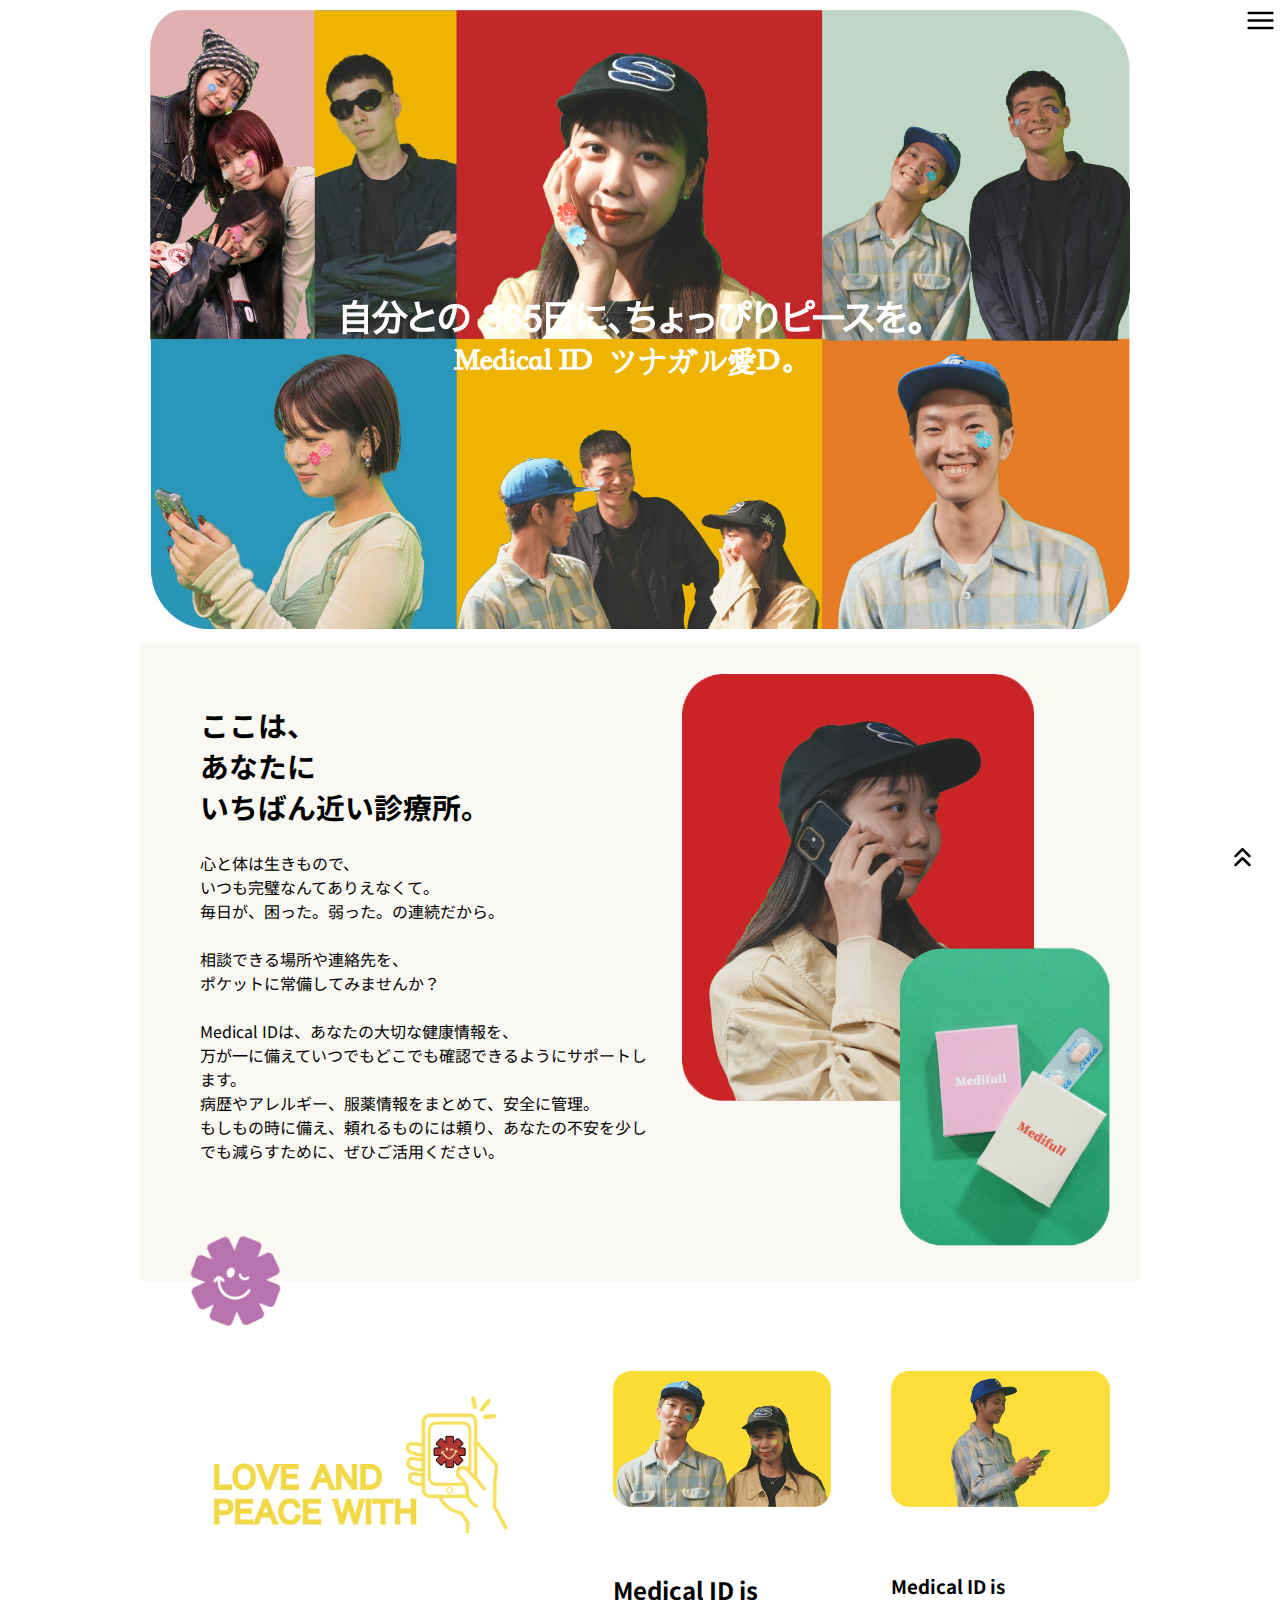
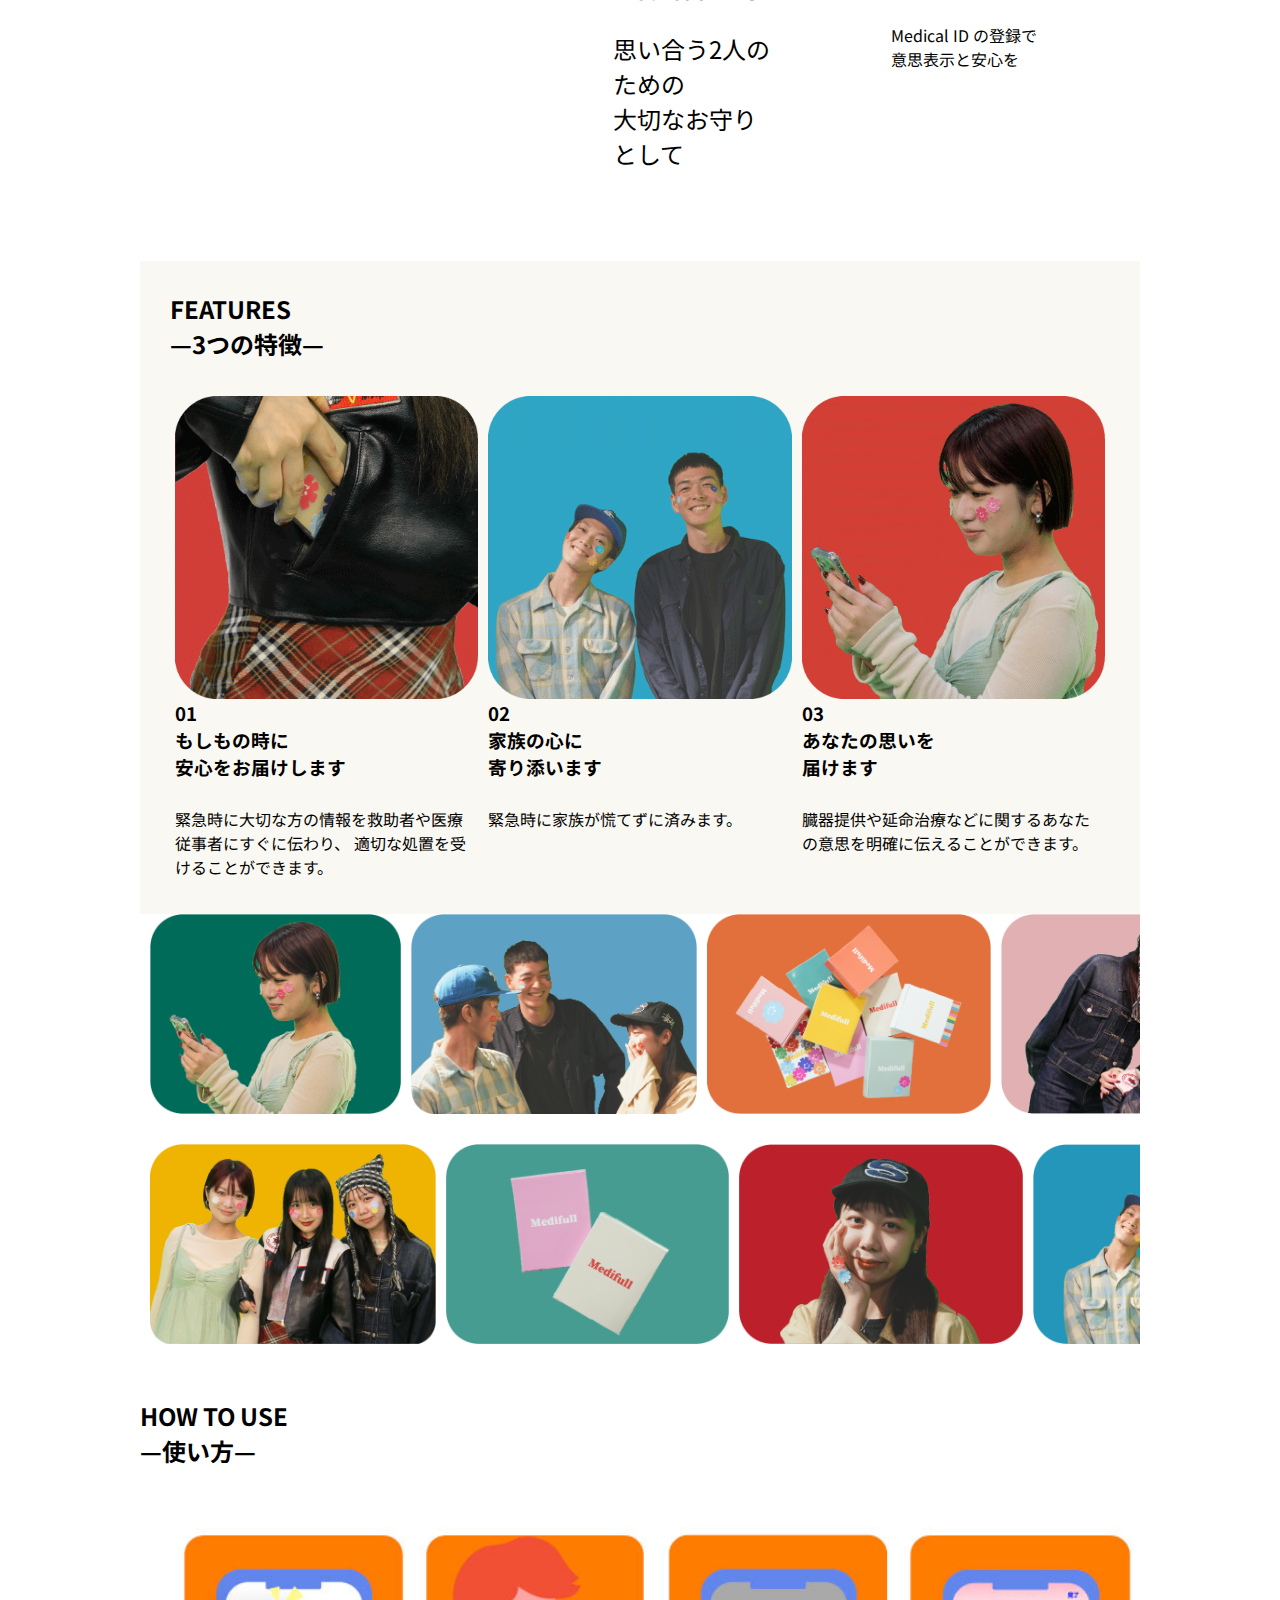
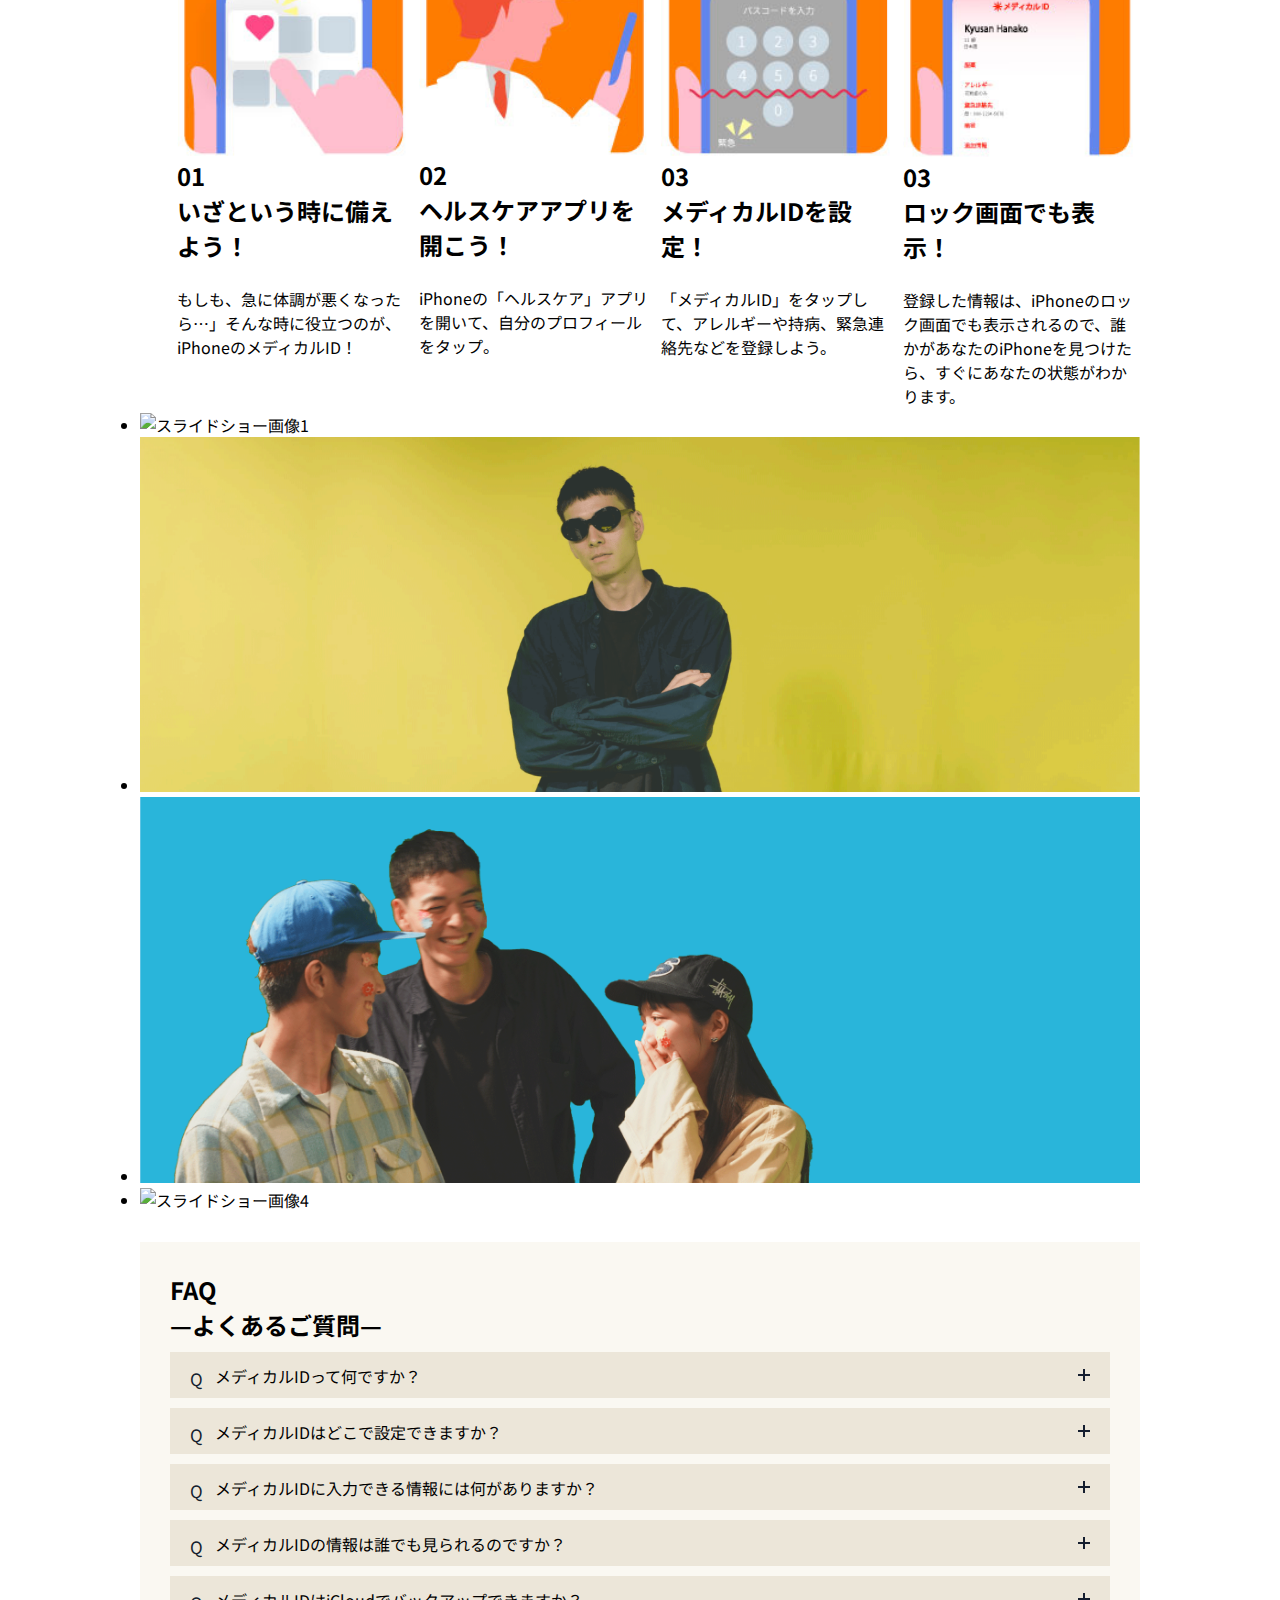
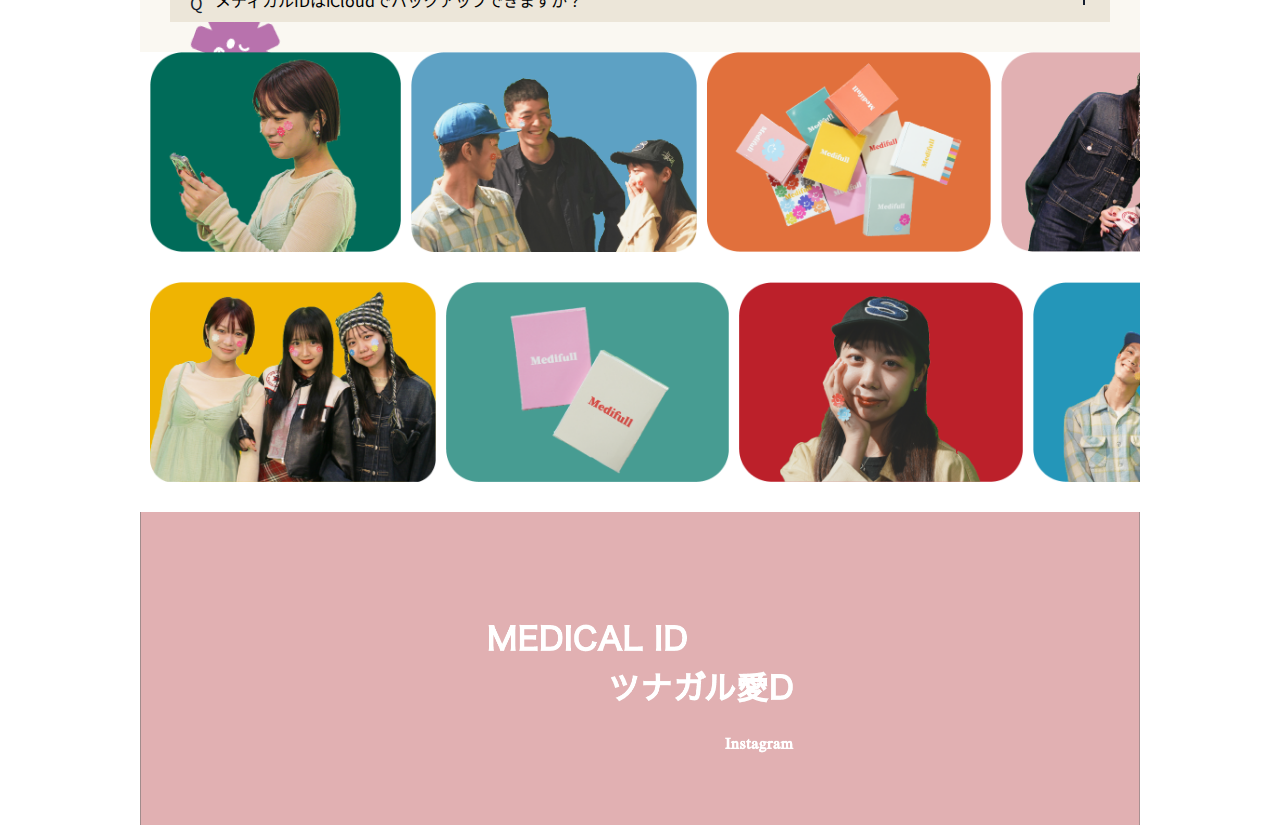
==== commit 99339c74: "Add files via upload" ====
--- a/index.html
+++ b/index.html
@@ -5,22 +5,15 @@
   <meta charset="UTF-8">
   <meta name="viewport" content="width=device-width, initial-scale=1.0">
   <link rel="stylesheet" href="https://cdn.jsdelivr.net/npm/bxslider@4.2.17/dist/jquery.bxslider.min.css">
-  <script src="https://ajax.googleapis.com/ajax/libs/jquery/3.1.1/jquery.min.js"></script>
-  <script src="https://cdn.jsdelivr.net/npm/bxslider@4.2.17/dist/jquery.bxslider.min.js"></script>
-
-  <script>
-    $(document).ready(function () {
-      $(".slider").bxSlider({
-        auto: true,
-      });
-    });
-  </script>
+
+  <link rel="stylesheet" type="text/css" href="slick/slick.css" />
+  <link rel="stylesheet" type="text/css" href="slick/slick-theme.css" />
 
   <link rel="preconnect" href="https://fonts.googleapis.com">
   <link rel="preconnect" href="https://fonts.gstatic.com" crossorigin>
-  <link href="https://fonts.googleapis.com/css2?family=Sawarabi+Gothic&display=swap" rel="stylesheet">
+  <link href="https://fonts.googleapis.com/css2?family=Noto+Sans+JP:wght@100..900&display=swap" rel="stylesheet">
   <link rel="stylesheet" href="https://fonts.googleapis.com/css2?family=Material+Symbols+Rounded" />
-  
+
   <link rel="stylesheet" href="style.css">
   <script src="script.js" defer></script>
   <title>Document</title>
@@ -34,15 +27,15 @@
   <main>
     <div id="btn-open">
       <span class="material-symbols-rounded">
-      menu
+        menu
       </span>
     </div>
     <div id="menu">
       <div id="btn-close">
         <span class="material-symbols-rounded">
           close
-          </span>
-       </div>
+        </span>
+      </div>
       <ul>
         <li class="item"><a href="#about">ABOUT</a></li>
         <li class="item"><a href="#FEATURES">FEATURES</a></li>
@@ -75,10 +68,11 @@
               相談できる場所や連絡先を、<br>
               ポケットに常備してみませんか？<br>
               <br>
-              Medical IDを設定すると、発見〜搬送中の処置まで、<br>
-              まるっとボタン1つで完結。<br>
-              頼れるものには頼ろう。減らせる悩みは減らそう。<br>
-              そんな気持ちで、ぜひお気軽に！<br>
+              Medical IDは、あなたの大切な健康情報を、<br>
+              万が一に備えていつでもどこでも確認できるようにサポートします。<br>
+              病歴やアレルギー、服薬情報をまとめて、安全に管理。<br>
+              もしもの時に備え、頼れるものには頼り、あなたの不安を少しでも減らすために、ぜひご活用ください。<br>
+
             </p>
             </p>
           </div>
@@ -112,7 +106,7 @@
                 <h3>
                   <p class="section-no2">Medical ID is</p>
                 </h3>
-
+                <br>
                 <p class="section-no2">思い合う2人のための</p>
                 <p class="section-no2">大切なお守りとして</p>
               </div>
@@ -129,6 +123,7 @@
                 <h3>
                   <p class="section-no3">Medical ID is</p>
                 </h3>
+                <br>
                 <p class="section-no3">Medical ID の登録で</p>
                 <p class="section-no3">意思表示と安心を</p>
               </div>
@@ -137,174 +132,278 @@
         </section>
       </section>
 
-        <section class="FEATURES" id="FEATURES">
-          <div class="body-wrapper">
-            <p>
-            <h2>FEATURES</h2>
-            <h2>—3つの特徴—</h2>
-            </p>
-
-
-            <div class="wrapper">
-
-              <div class="box">
-                <img src="images/left.png" alt="" class="no4">
-                <h2>01　
-                  <p> もしもの時に </p>
-                  <p> 安心をお届けします</p>
-                </h2>
-                <div class="box2">
-                  <p>緊急時に大切な方の情報を救助者や医療従事者にすぐに伝わり、
-                    適切な処置を受けることができます。
-                </div>
+      <section class="FEATURES" id="FEATURES">
+        <div class="body-wrapper">
+          <p>
+            <div class="section-title">
+
+          <h2>FEATURES</h2>
+          <h2>—3つの特徴—</h2>
+          </p>
+        </div>
+
+          <div class="wrapper">
+
+            <div class="box">
+              <img src="images/left.png" alt="" class="no4">
+              <h3>01　
+                <p> もしもの時に </p>
+                <p> 安心をお届けします</p>
+                <br>
+              </h3>
+              <div class="box2">
+                <p>緊急時に大切な方の情報を救助者や医療従事者にすぐに伝わり、
+                  適切な処置を受けることができます。
               </div>
-
-              <div class="box">
-                <img src="images/center.png" alt="" class="no4">
-                <h2>02　
-                  <p> 家族の心に </p>
-                  <p> 寄り添います</p>
-                </h2>
-                緊急時に家族が慌てずに済みます。
+            </div>
+
+            <div class="box">
+              <img src="images/center.png" alt="" class="no4">
+              <h3>02　
+                <p> 家族の心に </p>
+                <p> 寄り添います</p>
+                <br>
+              </h3>
+              緊急時に家族が慌てずに済みます。
+            </div>
+
+            <div class="box">
+              <img src="images/right.png" alt="" class="no4">
+              <h3>03
+                <p> あなたの思いを </p>
+                <p> 届けます</p>
+                <br>
+              </h3>
+              臓器提供や延命治療などに関するあなたの意思を明確に伝えることができます。
+            </div>
+          </div>
+        </div>
+
+      </section>
+
+      <section>
+        <!-- 写真スライドショー -->
+        <div class="slider1">
+          <div><img src="images/s01.png" alt="s01"></div> <!-- divの中に画像を挿入します -->
+          <div><img src="images/s02.png" alt="s02"></div>
+          <div><img src="images/s03.png" alt="s03"></div>
+          <div><img src="images/s04.png" alt="s04"></div>
+          <div><img src="images/s05.png" alt="s05"></div>
+          <div><img src="images/s06.png" alt="s06"></div>
+        </div>
+
+      </section>
+
+
+      <section>
+        <!-- 写真スライドショー -->
+        <div class="slider3">
+          <div><img src="images/s07.png" alt="s07"></div> <!-- divの中に画像を挿入します -->
+          <div><img src="images/s08.png" alt="s08"></div>
+          <div><img src="images/s09.png" alt="s09"></div>
+          <div><img src="images/s10.png" alt="s10"></div>
+          <div><img src="images/s11.png" alt="s11"></div>
+          <div><img src="images/s12.png" alt="s12"></div>
+        </div>
+
+      </section>
+
+      <br>
+      <section class="HOW TO USE" id="HOW TO USE">
+        <div class="body-wrapper">
+        <div class="section-title">
+          
+          <h2>HOW TO USE</h2>
+          <h2>—使い方—</h2>
+       　 </div>
+          <div class="wrapper">
+       
+       　　
+            <div class="box">
+              <img src="images/how-to01.jpg" alt="" class="no5">
+              <h2>01　
+                <p> いざという時に備えよう！</p>
+              </h2>
+              <br>
+              <div class="box2">
+                <p>もしも、急に体調が悪くなったら…」そんな時に役立つのが、iPhoneのメディカルID！
+
               </div>
-
-              <div class="box">
-                <img src="images/right.png" alt="" class="no4">
-                <h2>03
-                  <p> あなたの思いを </p>
-                  <p> 届けます</p>
-                </h2>
-                臓器提供や延命治療などに関するあなたの意思を明確に伝えることができます。
-              </div>
-            </div>
-          </div>
-
-        </section>
-
-
-        <section>
-          <img src="images/Photo.png" alt="" class="no4">
-        </section>
-
-
- <!-- とりま -->
-
-
-        <section class="HOW TO USE" id="HOW TO USE">
-          <div class="body-wrapper">
-            <p>
-            <h2>HOW TO USE</h2>
-            <h2>—使い方—</h2>
-            </p>
-
-
-            <div class="wrapper">
-
-              <div class="box">
-                <img src="images/how-to01.jpg" alt="" class="no5">
-                <h2>01　
-                  <p> いざという時に備えよう！</p>
-                </h2>
-                <div class="box2">
-                  <p>もしも、急に体調が悪くなったら…」そんな時に役立つのが、iPhoneのメディカルID！
-
-                </div>
-              </div>
-
-              <div class="box">
-                <img src="images/how-to02.jpg" alt="" class="no5">
-                <h2>02　
-                  <p> ヘルスケアアプリを開こう！ </p>
-                 
-                </h2>
-                iPhoneの「ヘルスケア」アプリを開いて、自分のプロフィールをタップ。
-
-
-              </div>
-
-              <div class="box">
-                <img src="images/how-to03.jpg" alt="" class="no5">
-                <h2>03
-                  <p> メディカルIDを設定！ </p>
-                </h2>
-                  「メディカルID」をタップして、アレルギーや持病、緊急連絡先などを登録しよう。
-              </div>
-
-              <div class="box">
-                <img src="images/how-to04.jpg" alt="" class="no5">
-                <h2>03
-                  <p> ロック画面でも表示！ </p>
+            </div>
+
+            <div class="box">
+              <img src="images/how-to02.jpg" alt="" class="no5">
+              <h2>02　
+            
+                <p> ヘルスケアアプリを開こう！ </p>
+
+              </h2>
+              <br>
+              iPhoneの「ヘルスケア」アプリを開いて、自分のプロフィールをタップ。
+
+
+            </div>
+
+            <div class="box">
+              <img src="images/how-to03.jpg" alt="" class="no5">
+              <h2>03
                 
-                </h2>
-                登録した情報は、iPhoneのロック画面でも表示されるので、誰かがあなたのiPhoneを見つけたら、すぐにあなたの状態がわかります。
-              </div>
-            </div>
-          </div>
-
-        </section>
-
-<!-- とりま -->
-
-
-        
-        <ul class="slider">
-         
-          <li><img src="images/01.png" alt="スライドショー画像1"></li>
-          <li><img src="images/02.png" alt="スライドショー画像2"></li>
-          <li><img src="images/03.png" alt="スライドショー画像3"></li>
-          <li><img src="images/04.png" alt="スライドショー画像4"></li>
-         
-        </ul>
-
-       
-    
-       
-        <section class="FAQ" id="FAQ">
-          <p>
-          <h2>FAQ</h2>
-          <h2>—よくあるご質問—</h2>
-          </p>
-          <picture class="medichann">
-            <!-- WebP対応ブラウザ用 -->
-            <source type="image/webp" srcset="images/medi.webp" />
-            <!-- WebP非対応ブラウザ用 -->
-            <img src="images/medi.png" width="91" height="90" alt="" />
-          </picture>
-          <div class="accordion">
-            <div class="accordion-header"><span>メディカルIDって何ですか？</span></div>
-            <div class="accordion-content"><span>メディカルIDは、iPhoneに保存できる緊急時の医療情報です。これにはアレルギー、持病、使用中の薬、緊急連絡先などの情報を入力することができ、ロック画面からも簡単にアクセスできます。例えば、事故や病気で意識を失った場合でも、救急隊員が必要な情報に素早くアクセスできるようになります。</span></div>
-            <div class="accordion-header"><span>メディカルIDはどこで設定できますか？</span></div>
-            <div class="accordion-content"><span>メディカルIDは、iPhoneの「ヘルスケア」アプリで設定できます。「ヘルスケア」アプリを開き、下部の「概要」タブをタップした後、「メディカルID」を選択し、「編集」ボタンから必要な情報を入力します。設定を完了したら、ロック画面からも緊急時にアクセスできるようにすることができます。</span></div>
-              <div class="accordion-header"><span>メディカルIDに入力できる情報には何がありますか？</span></div>
-              <div class="accordion-content"><span>メディカルIDには、以下の情報を入力できます:・氏名、誕生日・緊急連絡先（複数追加可能）・血液型、アレルギー情報・既往歴（持病など）・使用中の薬・身長、体重、緊急時の医療指示など これらの情報を事前に入力しておくことで、緊急時に素早く対応できます。</span></div>
-                
-                <div class="accordion-header"><span>メディカルIDの情報は誰でも見られるのですか？</span></div>
-                <div class="accordion-content"><span>メディカルIDの情報は、iPhoneのロック画面から「緊急」ボタンをタップすることで誰でもアクセス可能ですが、実際にアプリを開いたり設定を変更したりするためには、iPhoneのロックを解除する必要があります。したがって、緊急時に他の人があなたの医療情報を確認できる一方で、日常的にはプライバシーが守られています。</span></div>
-            <div class="accordion-header"><span>メディカルIDはiCloudでバックアップできますか？</span></div>
-            <div class="accordion-content"><span>はい、メディカルIDはiCloudでバックアップすることができます。iCloudバックアップを有効にしている場合、iPhoneの設定やアプリのデータ（メディカルIDも含む）は自動的にバックアップされます。これにより、新しいiPhoneに移行した際に、メディカルIDの情報もそのまま復元されます。</span></div>
-            <!-- 追加の質問と回答を必要に応じて追加 -->
-          </div>
-        </section>
-
-        <section>
-          <img src="images/Photo.png" alt="" class="no4">
-        </section>
-
-
-        <section>
-          <img src="images/last.png" alt="" class="no4">
-        </section>
-
-       
-<div id="positionfix">
-<p class="positionfix"><a href="#">
-  <span class="material-symbols-rounded">
-    keyboard_double_arrow_up
-    </span></a></p>
-    
-   </div>
+                <p> メディカルIDを設定！ </p>
+              </h2>
+              <br>
+              「メディカルID」をタップして、アレルギーや持病、緊急連絡先などを登録しよう。
+            </div>
+
+            <div class="box">
+              <img src="images/how-to04.jpg" alt="" class="no5">
+              <h2>03
+                <p> ロック画面でも表示！ </p>
+
+              </h2>
+              <br>
+              登録した情報は、iPhoneのロック画面でも表示されるので、誰かがあなたのiPhoneを見つけたら、すぐにあなたの状態がわかります。
+            </div>
+          </div>
+        </div>
+
+      </section>
+
+      <!-- とりま -->
+
+
+
+      <ul class="slider2">
+
+        <li><img src="images/01.png" alt="スライドショー画像1"></li>
+        <li><img src="images/02.png" alt="スライドショー画像2"></li>
+        <li><img src="images/03.png" alt="スライドショー画像3"></li>
+        <li><img src="images/04.png" alt="スライドショー画像4"></li>
+
+      </ul>
+
+
+
+
+      <section class="FAQ" id="FAQ">
+        <p>
+        <h2>FAQ</h2>
+        <h2>—よくあるご質問—</h2>
+        </p>
+        <picture class="medichann">
+          <!-- WebP対応ブラウザ用 -->
+          <source type="image/webp" srcset="images/medi.webp" />
+          <!-- WebP非対応ブラウザ用 -->
+          <img src="images/medi.png" width="91" height="90" alt="" />
+        </picture>
+        <div class="accordion">
+          <div class="accordion-header"><span>メディカルIDって何ですか？</span></div>
+          <div class="accordion-content">
+            <span>メディカルIDは、iPhoneに保存できる緊急時の医療情報です。これにはアレルギー、持病、使用中の薬、緊急連絡先などの情報を入力することができ、ロック画面からも簡単にアクセスできます。例えば、事故や病気で意識を失った場合でも、救急隊員が必要な情報に素早くアクセスできるようになります。</span>
+          </div>
+          <div class="accordion-header"><span>メディカルIDはどこで設定できますか？</span></div>
+          <div class="accordion-content">
+            <span>メディカルIDは、iPhoneの「ヘルスケア」アプリで設定できます。「ヘルスケア」アプリを開き、下部の「概要」タブをタップした後、「メディカルID」を選択し、「編集」ボタンから必要な情報を入力します。設定を完了したら、ロック画面からも緊急時にアクセスできるようにすることができます。</span>
+          </div>
+          <div class="accordion-header"><span>メディカルIDに入力できる情報には何がありますか？</span></div>
+          <div class="accordion-content">
+            <span>メディカルIDには、以下の情報を入力できます:・氏名、誕生日・緊急連絡先（複数追加可能）・血液型、アレルギー情報・既往歴（持病など）・使用中の薬・身長、体重、緊急時の医療指示など
+              これらの情報を事前に入力しておくことで、緊急時に素早く対応できます。</span></div>
+
+          <div class="accordion-header"><span>メディカルIDの情報は誰でも見られるのですか？</span></div>
+          <div class="accordion-content">
+            <span>メディカルIDの情報は、iPhoneのロック画面から「緊急」ボタンをタップすることで誰でもアクセス可能ですが、実際にアプリを開いたり設定を変更したりするためには、iPhoneのロックを解除する必要があります。したがって、緊急時に他の人があなたの医療情報を確認できる一方で、日常的にはプライバシーが守られています。</span>
+          </div>
+          <div class="accordion-header"><span>メディカルIDはiCloudでバックアップできますか？</span></div>
+          <div class="accordion-content">
+            <span>はい、メディカルIDはiCloudでバックアップすることができます。iCloudバックアップを有効にしている場合、iPhoneの設定やアプリのデータ（メディカルIDも含む）は自動的にバックアップされます。これにより、新しいiPhoneに移行した際に、メディカルIDの情報もそのまま復元されます。</span>
+          </div>
+          <!-- 追加の質問と回答を必要に応じて追加 -->
+        </div>
+      </section>
+
+      <section>
+        <!-- 写真スライドショー -->
+        <div class="slider1">
+          <div><img src="images/s01.png" alt="s01"></div> <!-- divの中に画像を挿入します -->
+          <div><img src="images/s02.png" alt="s02"></div>
+          <div><img src="images/s03.png" alt="s03"></div>
+          <div><img src="images/s04.png" alt="s04"></div>
+          <div><img src="images/s05.png" alt="s05"></div>
+          <div><img src="images/s06.png" alt="s06"></div>
+        </div>
+
+      </section>
+
+
+      <section>
+        <!-- 写真スライドショー -->
+        <div class="slider3">
+          <div><img src="images/s07.png" alt="s01"></div> <!-- divの中に画像を挿入します -->
+          <div><img src="images/s08.png" alt="s02"></div>
+          <div><img src="images/s09.png" alt="s03"></div>
+          <div><img src="images/s10.png" alt="s04"></div>
+          <div><img src="images/s11.png" alt="s05"></div>
+          <div><img src="images/s12.png" alt="s06"></div>
+        </div>
+
+      </section>
+
+
+      <section>
+        <img src="images/last.png" alt="" class="no4">
+      </section>
+
+
+      <div id="positionfix">
+        <p class="positionfix"><a href="#">
+            <span class="material-symbols-rounded">
+              keyboard_double_arrow_up
+            </span></a></p>
+
+      </div>
 
     </main>
+
+    <script src="https://ajax.googleapis.com/ajax/libs/jquery/3.1.1/jquery.min.js"></script>
+    <script src="https://cdn.jsdelivr.net/npm/bxslider@4.2.17/dist/jquery.bxslider.min.js"></script>
+  
+    <script>
+      $(document).ready(function () {
+        $(".slider2").bxSlider({
+          auto: true,
+        });
+      });
+    </script>
+
+    <script type="text/javascript" src="https://code.jquery.com/jquery-migrate-1.2.1.min.js"></script>
+    <script type="text/javascript" src="slick/slick.min.js"></script>
+    <script>
+      $(document).ready(function () {
+        $('.slider1').slick({
+          slidesToShow: 4, /*一度に表示する画像の数*/
+          slidesToScroll: 1,
+          autoplay: true,
+          autoplaySpeed: 0,
+          speed: 8000, /*流れるスピード*/
+          cssEase: 'linear',
+          variableWidth: true
+        });
+      });
+    </script>
+
+<script>
+  $(document).ready(function () {
+    $('.slider3').slick({
+      slidesToShow: 4, /*一度に表示する画像の数*/
+      slidesToScroll: 1,
+      autoplay: true,
+      autoplaySpeed: 0,
+      speed: 6000, /*流れるスピード*/
+      cssEase: 'linear',
+      variableWidth: true
+    });
+  });
+</script>
 </body>
 
 </html>--- a/style.css
+++ b/style.css
@@ -63,6 +63,10 @@
     padding: 30px;
     color: rgb(0, 0, 0); 
 }
+
+
+
+
 .yellow-brown{
     margin-right: 1rem;
 }
@@ -106,7 +110,6 @@
 
 .no4{
     display: flex;
-    margin-top: 5rem;
     justify-content: center;
     width: 100%;
     height: auto;
@@ -115,7 +118,7 @@
 
 .no5{
     display: flex;
-    margin-top: 8rem;
+
     justify-content: center;
     width: 100%;
     height: auto;
@@ -130,9 +133,30 @@
     width: 50%;
     height: auto;
 }
+
+.slider1,
+.slider3 {
+  padding: 0px 0px 30px;
+
+}
+
+.slider1 div,
+.slider3 div {
+  padding: 0 5px;
+}
+
+.slider2 {
+  padding: 0px 0px 30px;
+}
+
 .how-to-use  {
     background-color: #ffffff;
-    padding: 30px;
+    
+}
+
+.section-title{
+  padding-bottom: 30px;
+  
 }
 
 .FAQ {
@@ -288,6 +312,15 @@
     color: #000;
 }
 
+.slick-track {
+  height: 200px; /*高さ調整*/
+}
+
+.slick-track img {
+  height: 100%;
+  width: auto;
+}
+
 @media screen and (max-width: 640px) {
   #gallery {
     grid-template-columns: 1fr;
@@ -321,6 +354,8 @@
     }
     .box{
         width: 33.333%;
+        padding: 5px;
+        position: relative;
     }
 }
 
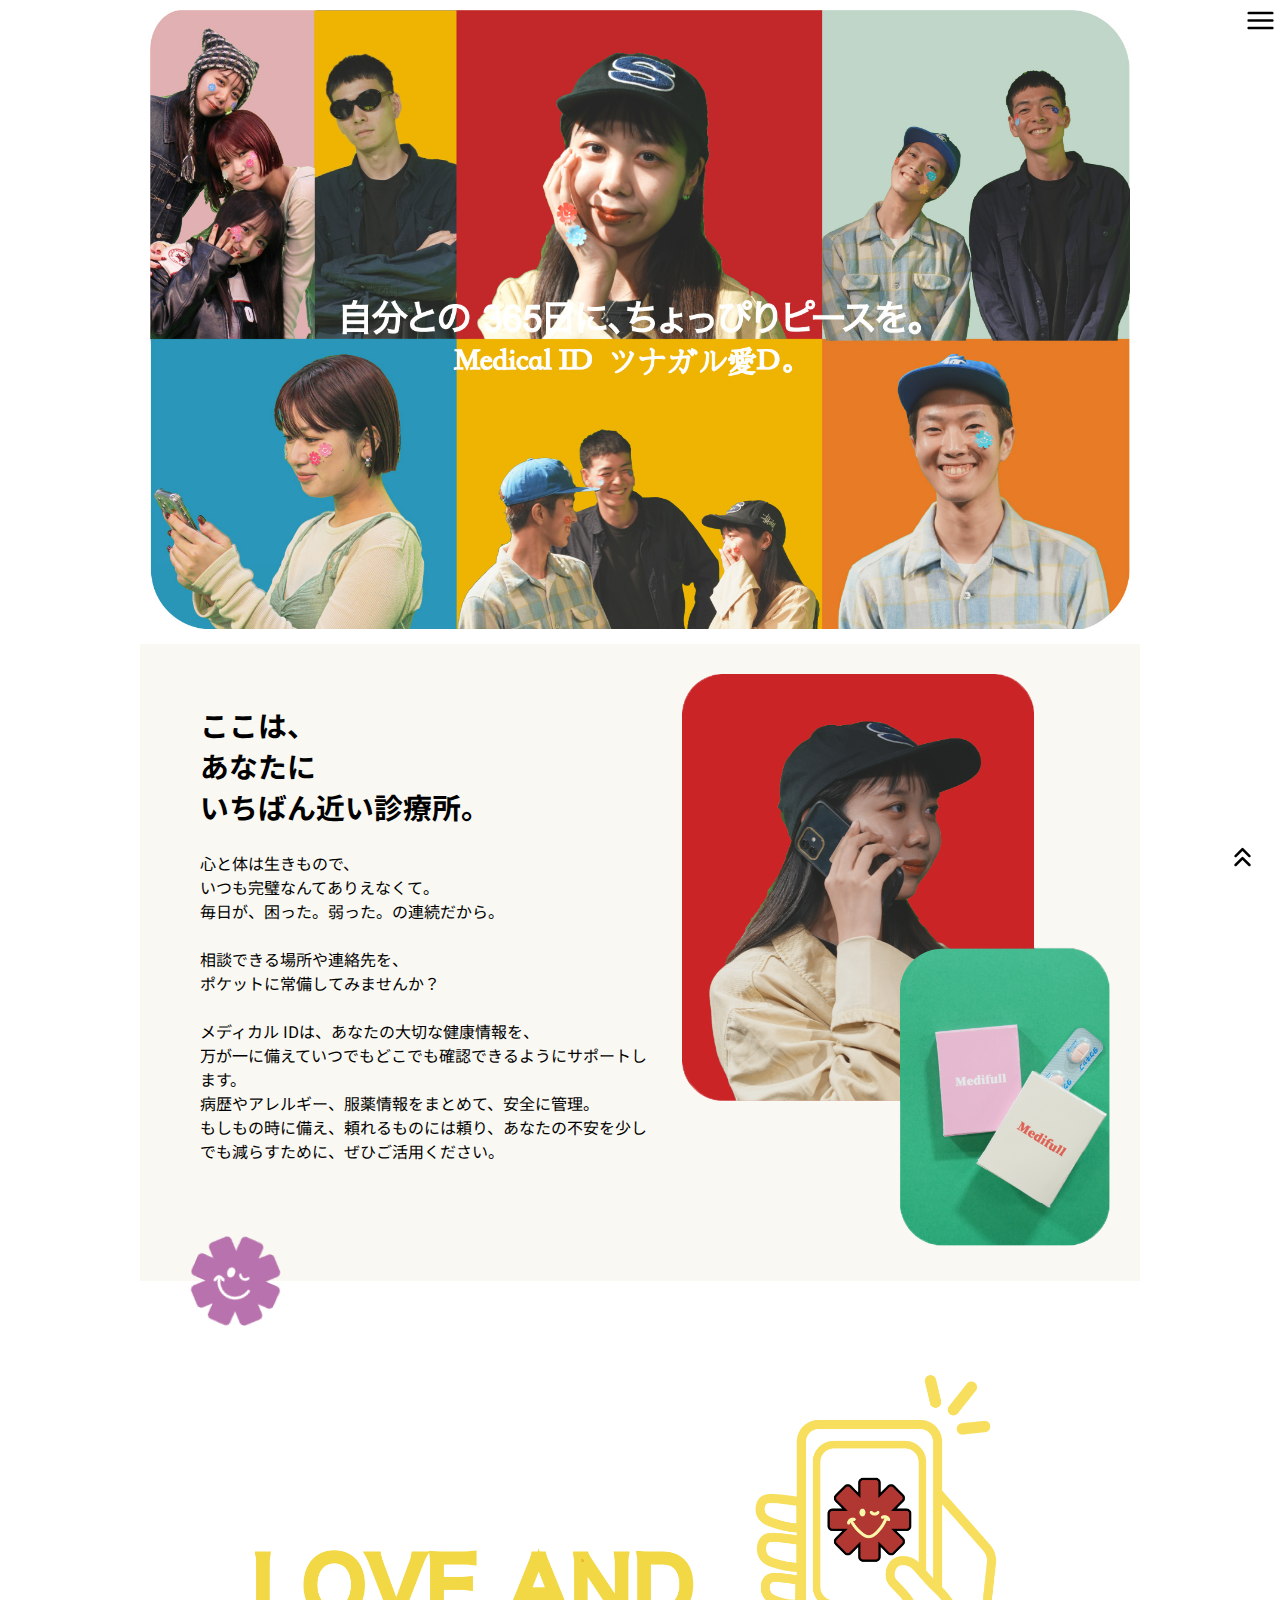
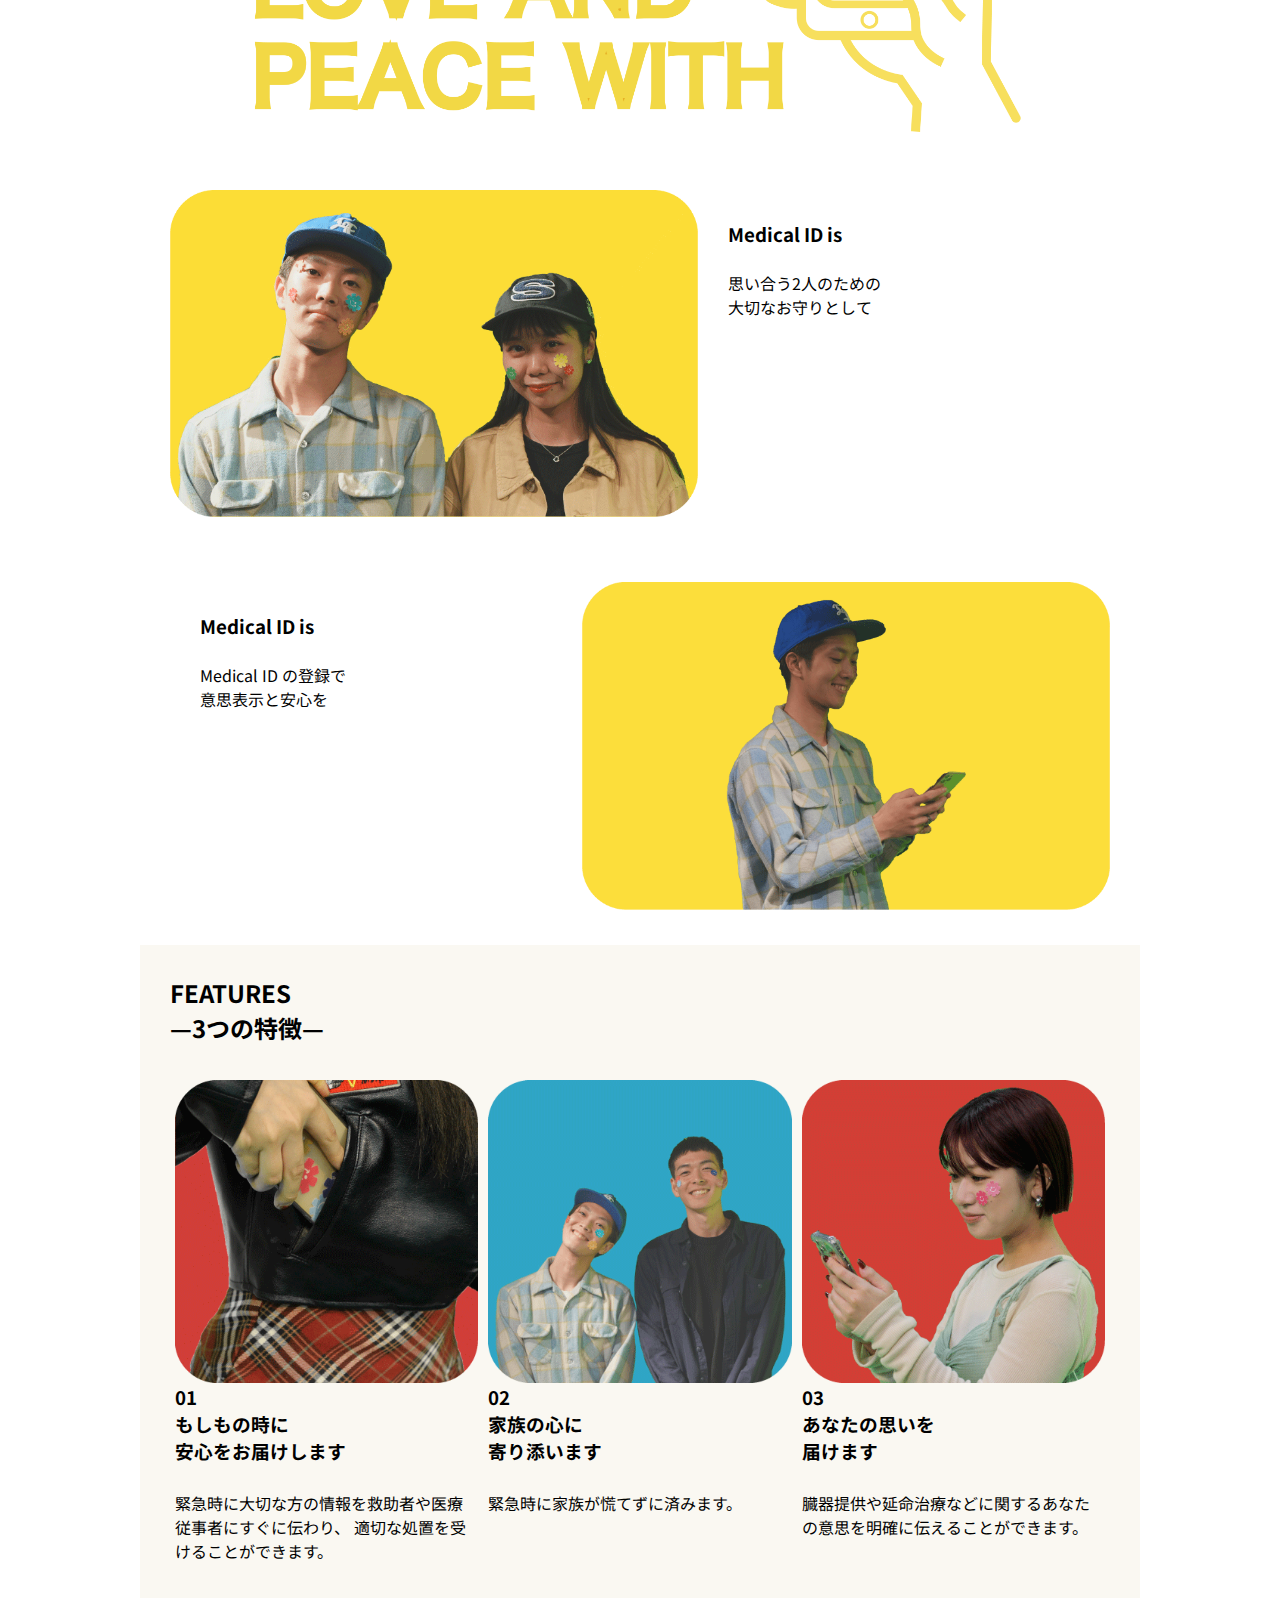
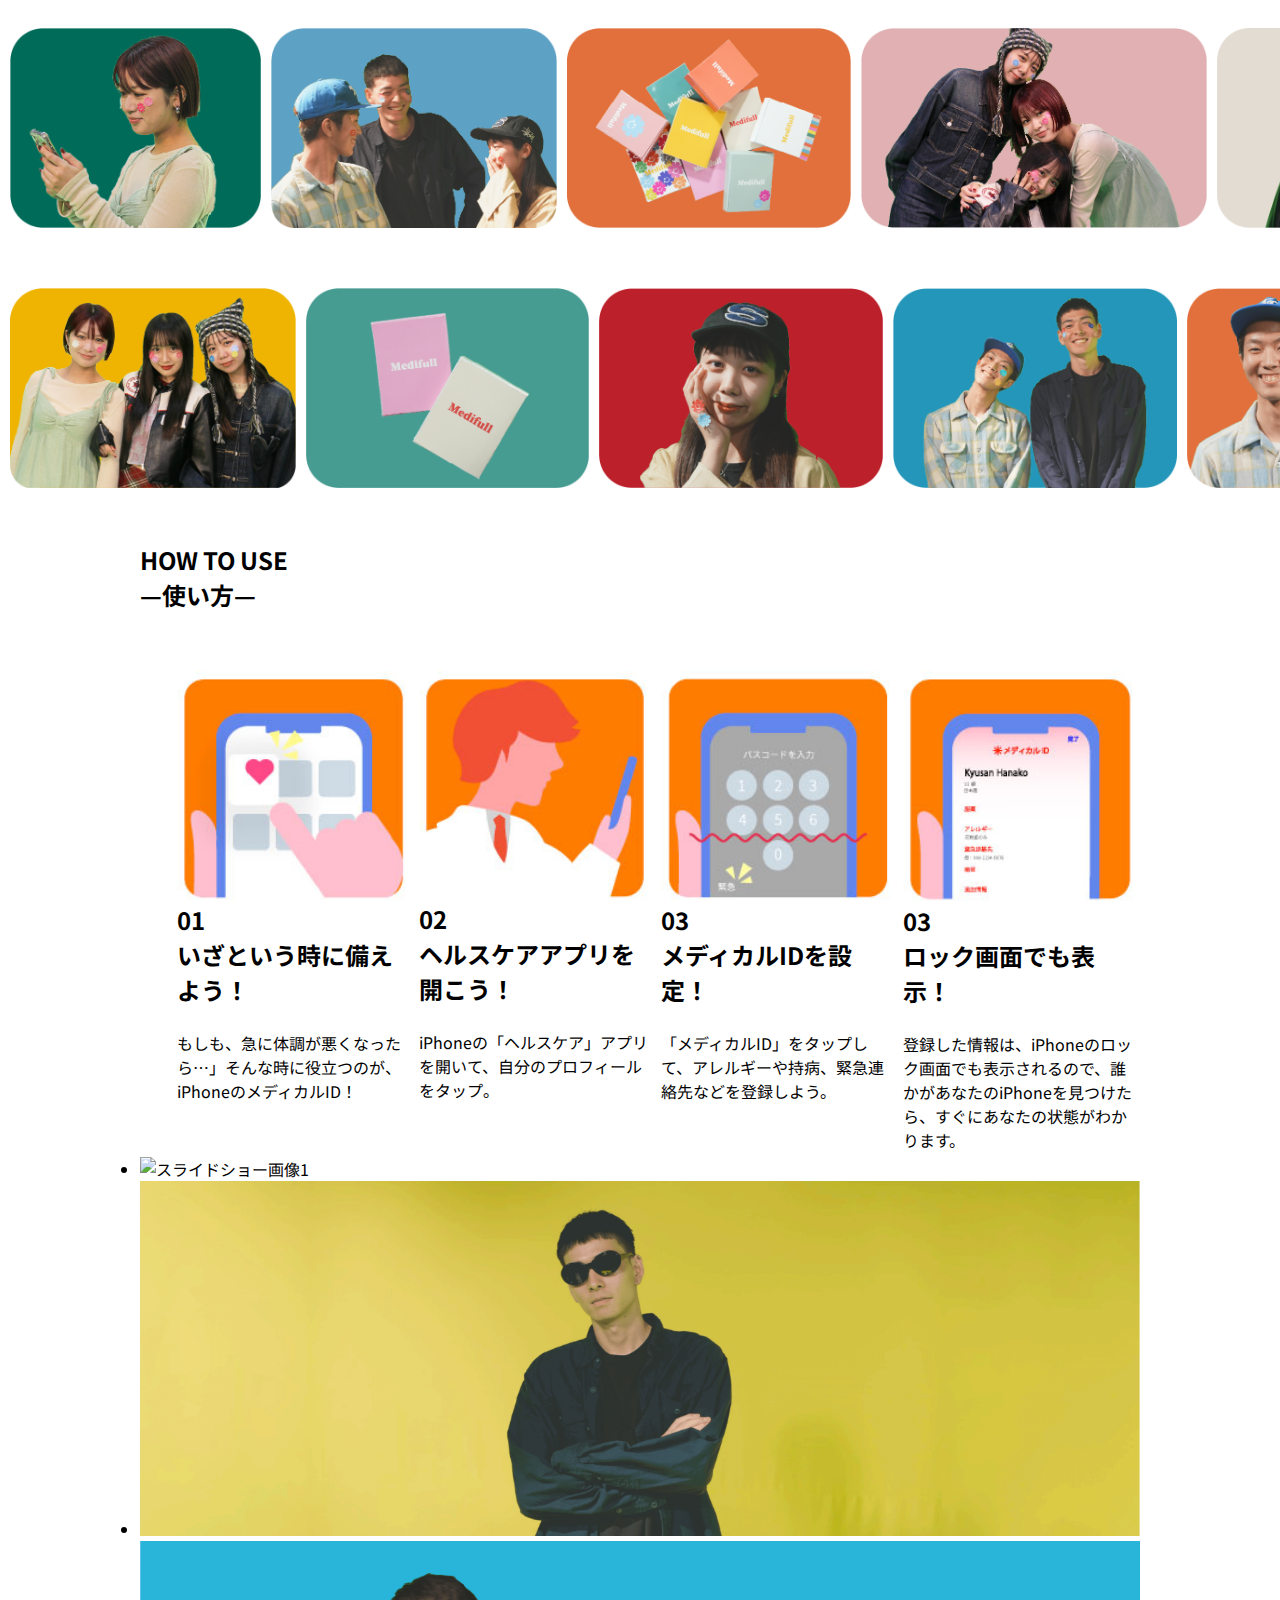
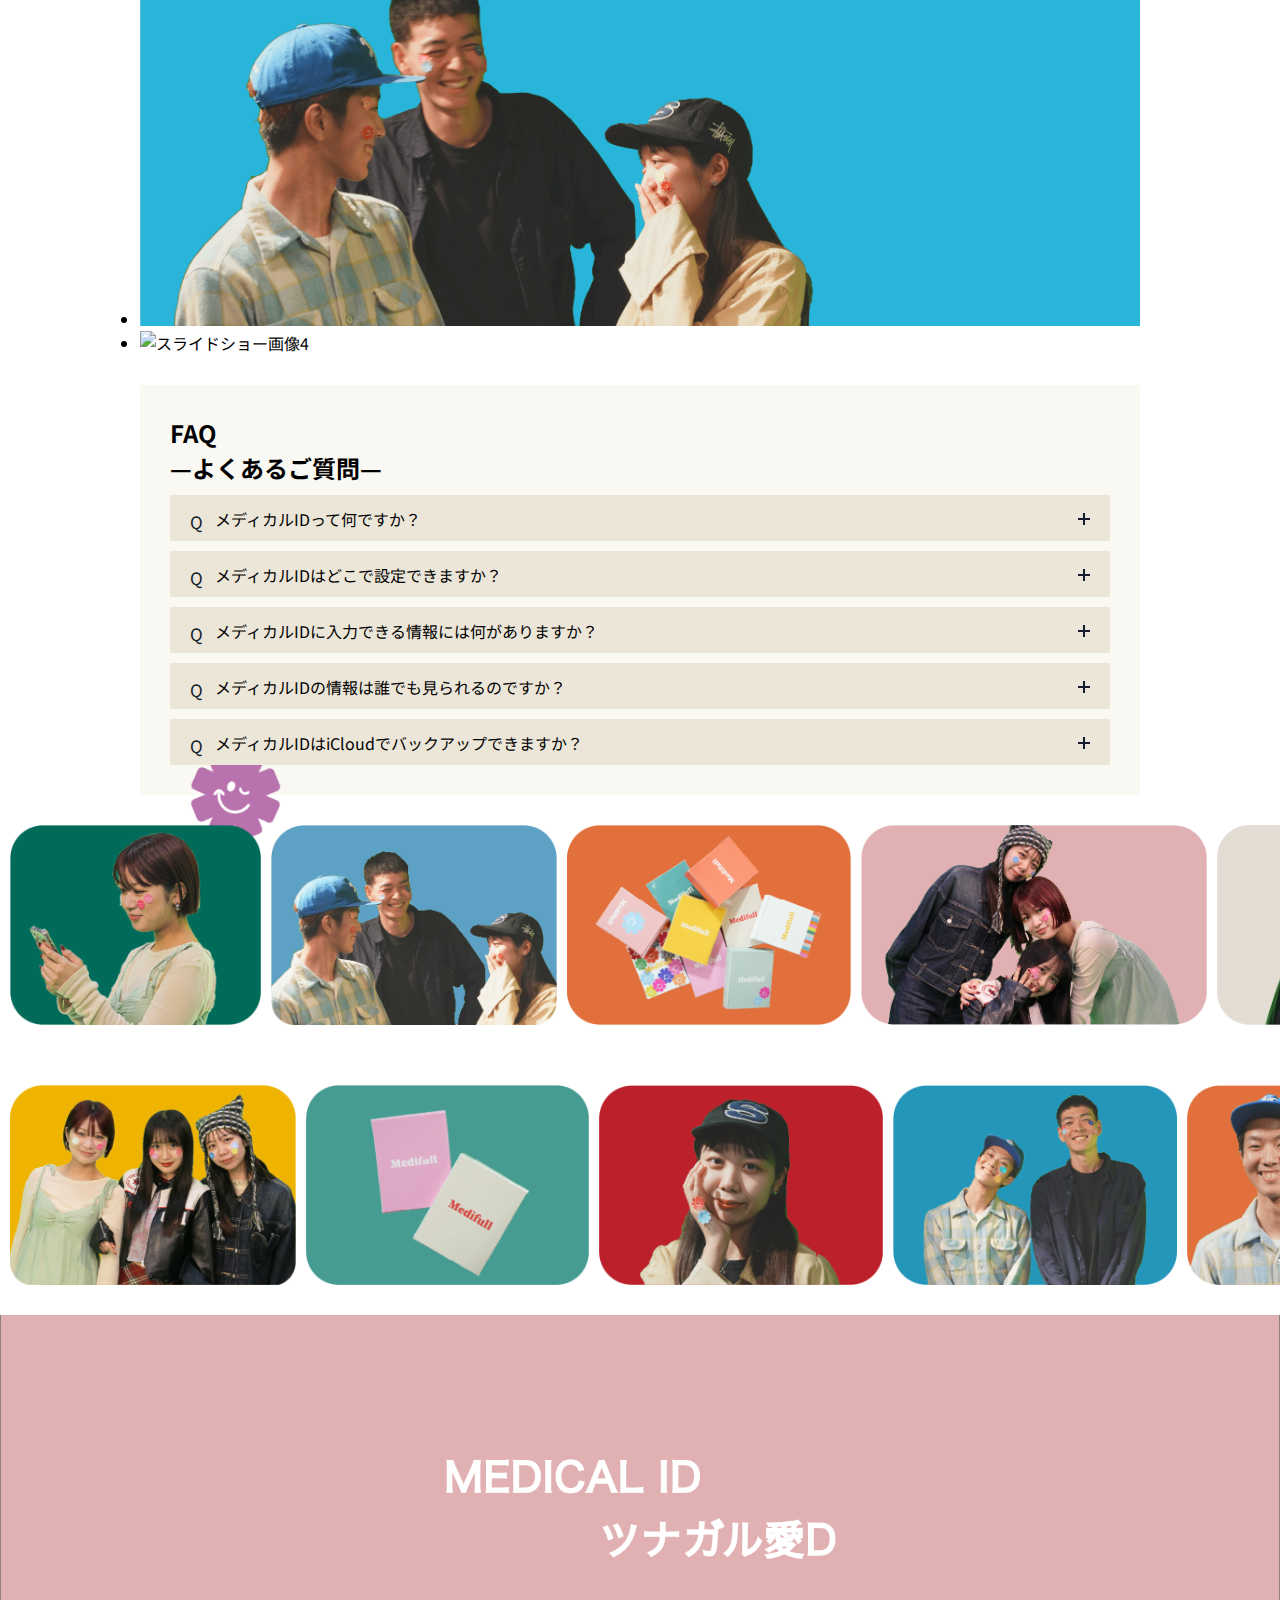
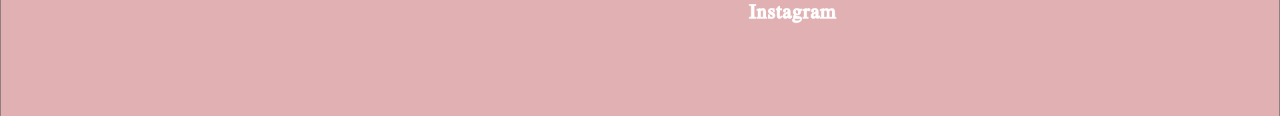
==== commit d4124785: "Add files via upload" ====
--- a/index.html
+++ b/index.html
@@ -68,7 +68,7 @@
               相談できる場所や連絡先を、<br>
               ポケットに常備してみませんか？<br>
               <br>
-              Medical IDは、あなたの大切な健康情報を、<br>
+             メディカル IDは、あなたの大切な健康情報を、<br>
               万が一に備えていつでもどこでも確認できるようにサポートします。<br>
               病歴やアレルギー、服薬情報をまとめて、安全に管理。<br>
               もしもの時に備え、頼れるものには頼り、あなたの不安を少しでも減らすために、ぜひご活用ください。<br>
@@ -89,18 +89,14 @@
         </picture>
 
       </section>
-      <section class="medical-id-is">
         <section class="no1">
           <img src="images/love and peace.png" alt="" class="logo">
         </section>
 
-        <br>
-        <br>
-
         <section class="medical-id-is no01">
-          <div class="body-wrapper">
-            <img src="images/Medical ID is1.png" alt="" class="is1">
-
+          <div class="section-img">
+            <img src="images/Medical ID is1.png" alt="">
+          </div>
             <div class="text">
               <div class="Medicalis">
                 <h3>
@@ -111,13 +107,13 @@
                 <p class="section-no2">大切なお守りとして</p>
               </div>
             </div>
-          </div>
         </section>
 
 
         <section class="medical-id-is no02">
-          <div class="body-wrapper">
-            <img src="images/Medical ID is2.png" alt="" class="is2">
+          <div class="section-img">
+            <img src="images/Medical ID is2.png" alt="">
+          </div>
             <div class="text">
               <div class="Medicalis">
                 <h3>
@@ -128,9 +124,8 @@
                 <p class="section-no3">意思表示と安心を</p>
               </div>
             </div>
-          </div>
         </section>
-      </section>
+      
 
       <section class="FEATURES" id="FEATURES">
         <div class="body-wrapper">
@@ -183,13 +178,14 @@
 
       <section>
         <!-- 写真スライドショー -->
-        <div class="slider1">
+        <div class="slider1 full">
           <div><img src="images/s01.png" alt="s01"></div> <!-- divの中に画像を挿入します -->
           <div><img src="images/s02.png" alt="s02"></div>
           <div><img src="images/s03.png" alt="s03"></div>
           <div><img src="images/s04.png" alt="s04"></div>
           <div><img src="images/s05.png" alt="s05"></div>
           <div><img src="images/s06.png" alt="s06"></div>
+          
         </div>
 
       </section>
@@ -197,7 +193,7 @@
 
       <section>
         <!-- 写真スライドショー -->
-        <div class="slider3">
+        <div class="slider3 full">
           <div><img src="images/s07.png" alt="s07"></div> <!-- divの中に画像を挿入します -->
           <div><img src="images/s08.png" alt="s08"></div>
           <div><img src="images/s09.png" alt="s09"></div>
@@ -323,7 +319,7 @@
 
       <section>
         <!-- 写真スライドショー -->
-        <div class="slider1">
+        <div class="slider1 full">
           <div><img src="images/s01.png" alt="s01"></div> <!-- divの中に画像を挿入します -->
           <div><img src="images/s02.png" alt="s02"></div>
           <div><img src="images/s03.png" alt="s03"></div>
@@ -337,7 +333,7 @@
 
       <section>
         <!-- 写真スライドショー -->
-        <div class="slider3">
+        <div class="slider3 full">
           <div><img src="images/s07.png" alt="s01"></div> <!-- divの中に画像を挿入します -->
           <div><img src="images/s08.png" alt="s02"></div>
           <div><img src="images/s09.png" alt="s03"></div>
@@ -349,7 +345,7 @@
       </section>
 
 
-      <section>
+      <section class="last full">
         <img src="images/last.png" alt="" class="no4">
       </section>
 
@@ -371,6 +367,8 @@
       $(document).ready(function () {
         $(".slider2").bxSlider({
           auto: true,
+          controls: false,
+          pager: false,
         });
       });
     </script>
--- a/style.css
+++ b/style.css
@@ -80,9 +80,6 @@
     height: auto;
 }
 
-.section-no2 {
-    font-size: 1.5rem;
-} 
 .kokoha {
     font-size: 1.8rem;
     font-weight: bold;
@@ -134,9 +131,14 @@
     height: auto;
 }
 
+.full {
+	margin: 0 calc(50% - 50vw);
+	width: 100vw;
+}
+
 .slider1,
 .slider3 {
-  padding: 0px 0px 30px;
+  padding: 30px 0px 30px;
 
 }
 
@@ -149,6 +151,9 @@
   padding: 0px 0px 30px;
 }
 
+.bx-wrapper {
+  box-shadow: none;
+}
 .how-to-use  {
     background-color: #ffffff;
     
@@ -349,6 +354,13 @@
         display: flex;
     }
 
+    .medical-id-is .section-img{
+      flex: 3;
+  }
+  .medical-id-is .text{
+    flex: 2;
+}
+  
     .medical-id-is.no02 {
         flex-direction: row-reverse;
     }
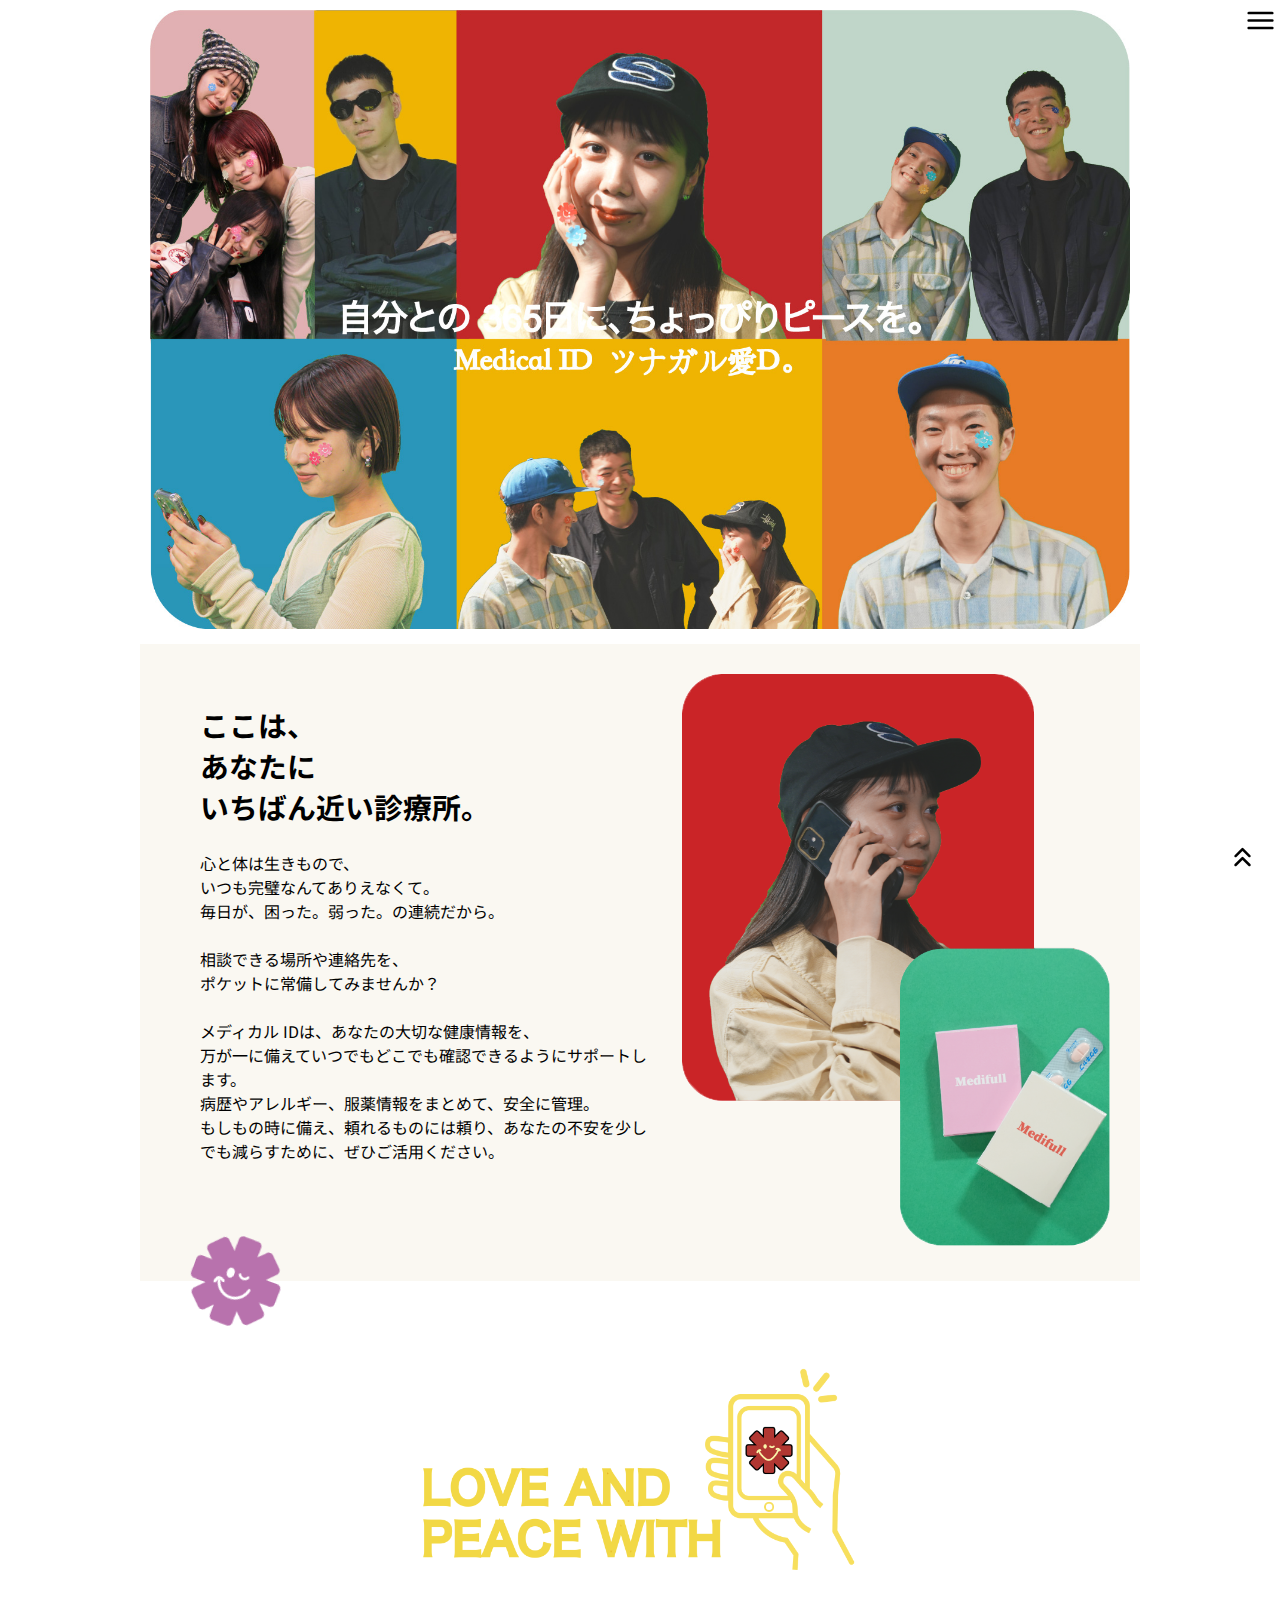
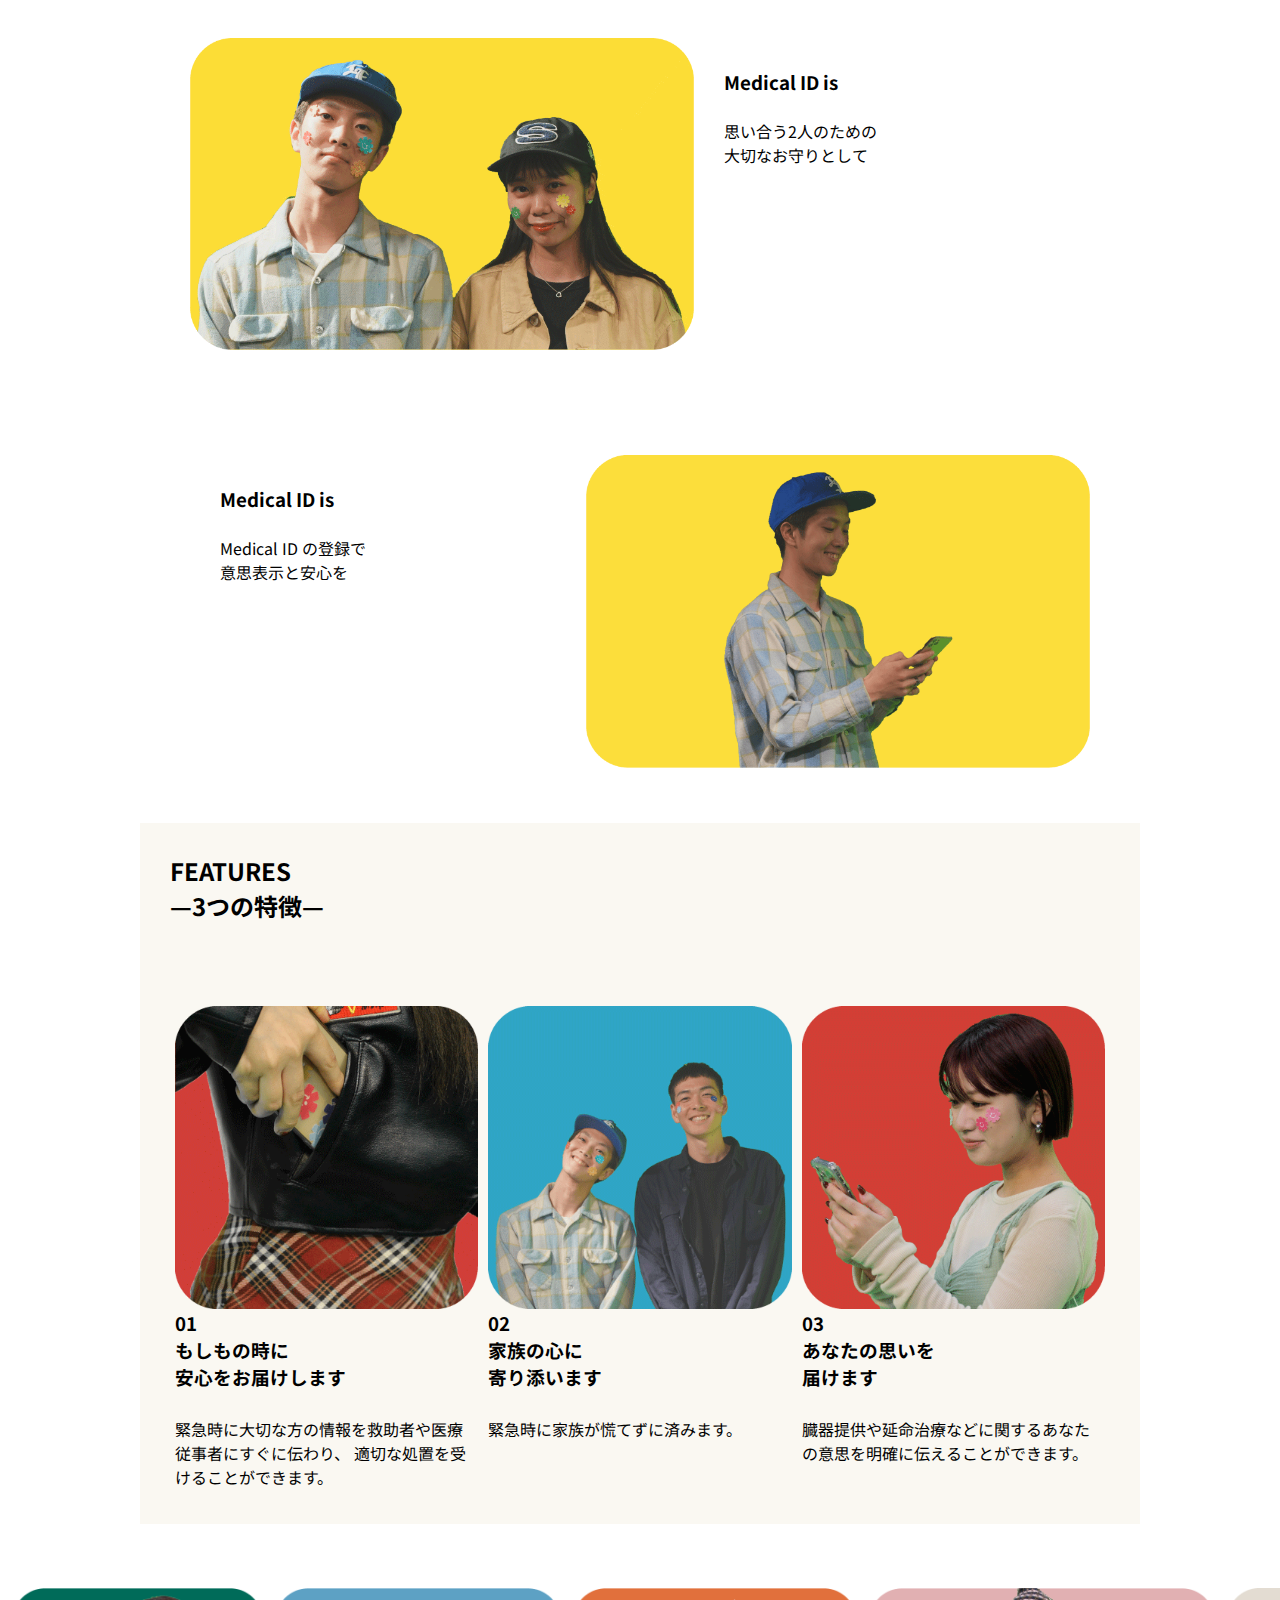
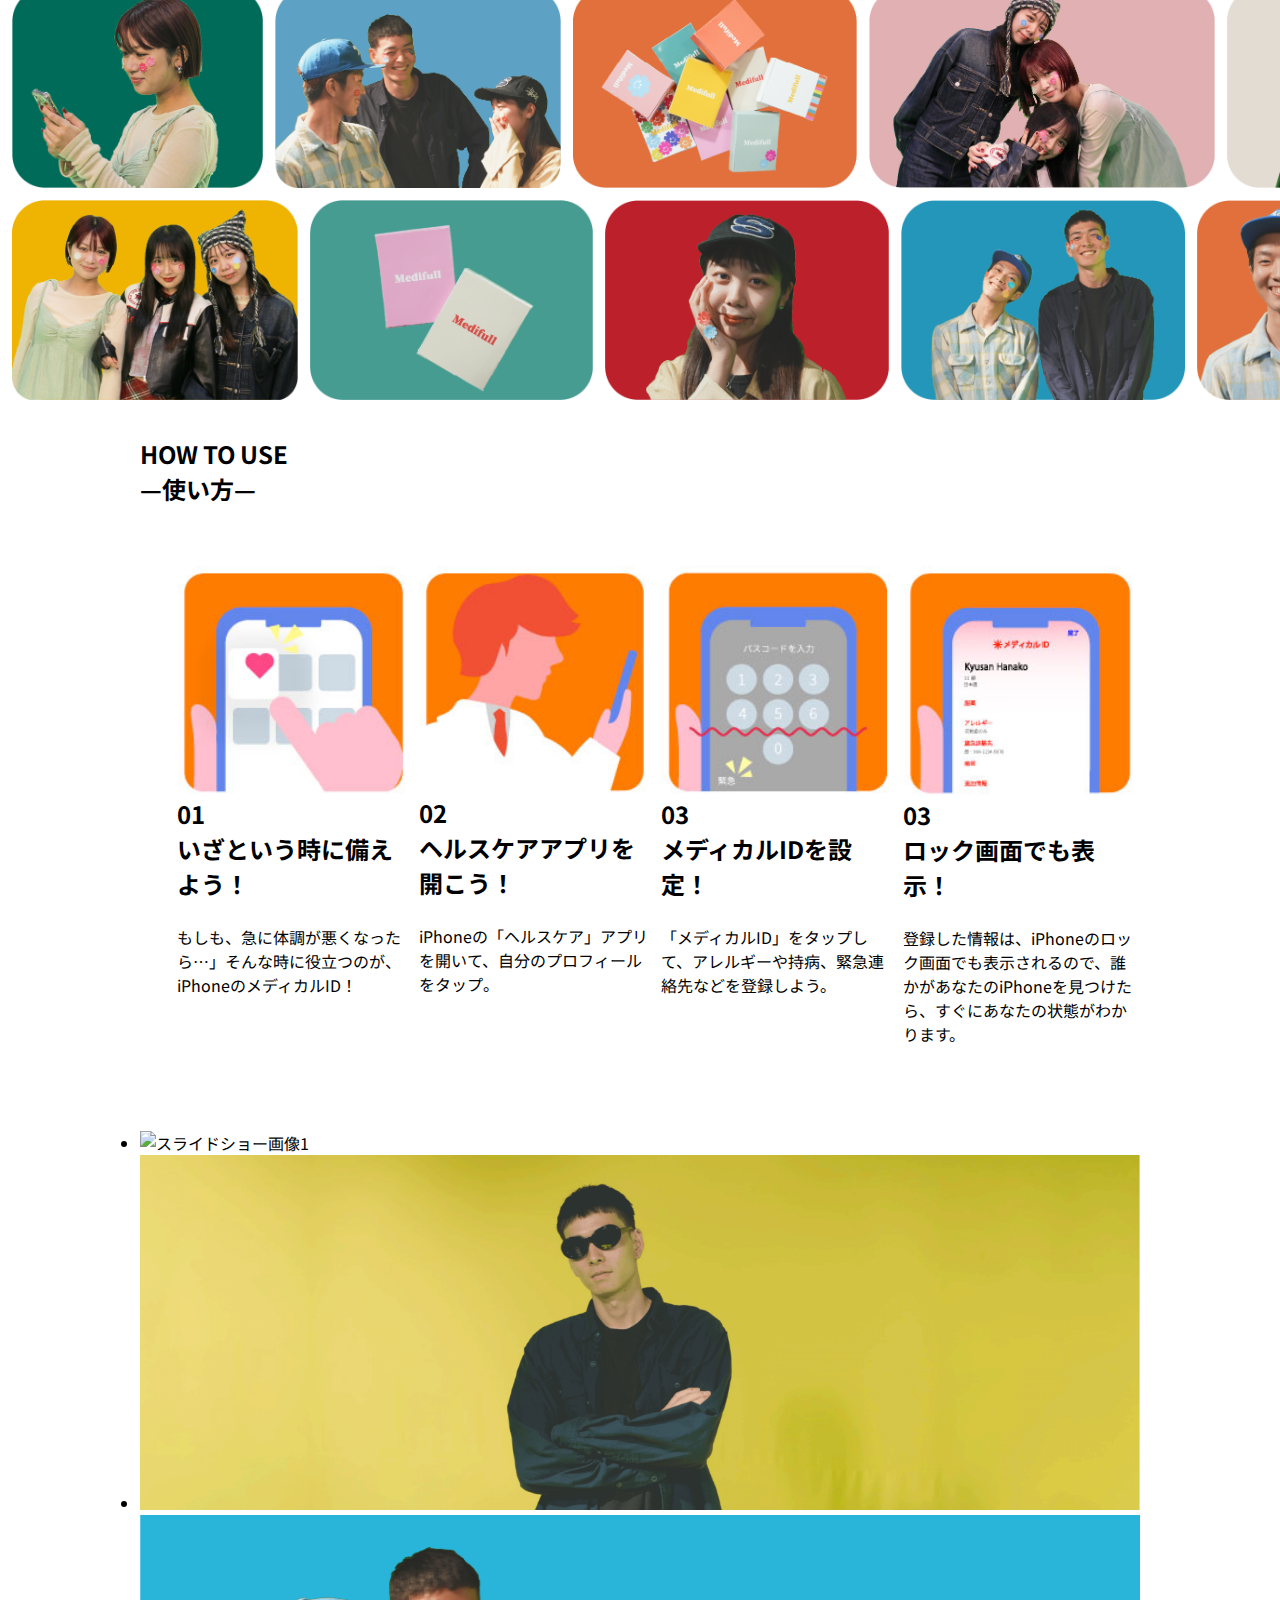
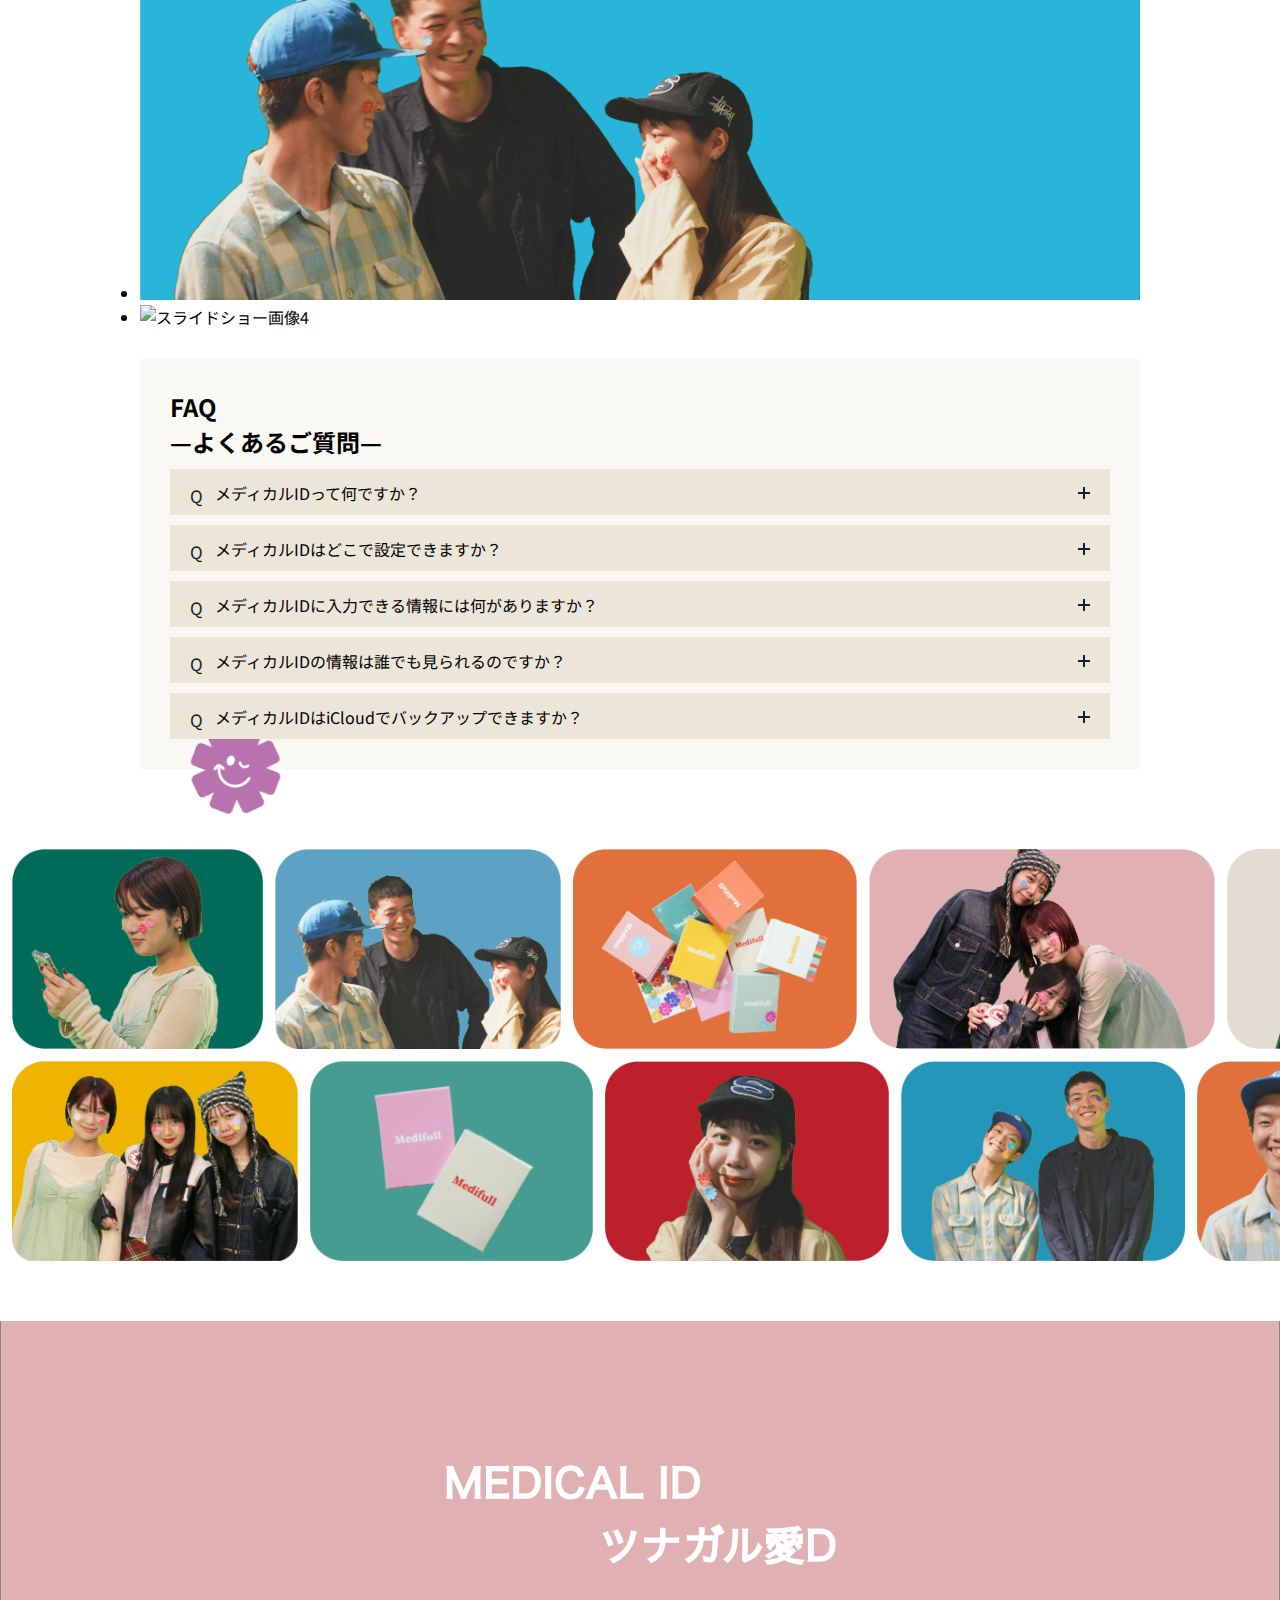
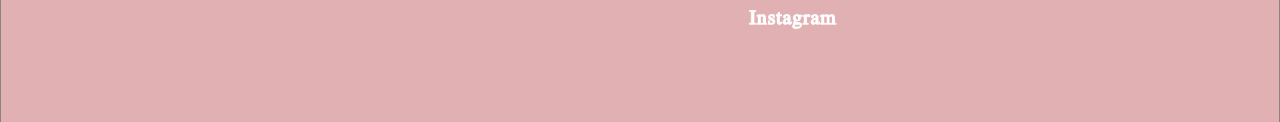
==== commit 3bdfb229: "Add files via upload" ====
--- a/index.html
+++ b/index.html
@@ -279,7 +279,7 @@
 
 
 
-
+      <body>
       <section class="FAQ" id="FAQ">
         <p>
         <h2>FAQ</h2>
@@ -313,6 +313,7 @@
           <div class="accordion-content">
             <span>はい、メディカルIDはiCloudでバックアップすることができます。iCloudバックアップを有効にしている場合、iPhoneの設定やアプリのデータ（メディカルIDも含む）は自動的にバックアップされます。これにより、新しいiPhoneに移行した際に、メディカルIDの情報もそのまま復元されます。</span>
           </div>
+        </body>
           <!-- 追加の質問と回答を必要に応じて追加 -->
         </div>
       </section>
--- a/style.css
+++ b/style.css
@@ -42,7 +42,6 @@
    left: 50px;
 }
 
-
 .text {
     
     color: rgb(0, 0, 0);
@@ -61,6 +60,7 @@
 .FEATURES {
     background-color: #FAF8F2;
     padding: 30px;
+    margin-bottom: 4rem;
     color: rgb(0, 0, 0); 
 }
 
@@ -72,11 +72,11 @@
 }
 
 .medical-id-is{
-    padding: 30px;
+    padding: 50px;
 }
 
 .logo{
-    width: 80%;
+    width: 45%;
     height: auto;
 }
 
@@ -110,12 +110,12 @@
     justify-content: center;
     width: 100%;
     height: auto;
+    margin-top: 3rem;
 }
 
 
 .no5{
     display: flex;
-
     justify-content: center;
     width: 100%;
     height: auto;
@@ -138,17 +138,18 @@
 
 .slider1,
 .slider3 {
-  padding: 30px 0px 30px;
+  padding: 0px 0px 12px;
 
 }
 
 .slider1 div,
 .slider3 div {
-  padding: 0 5px;
+  padding: 0 6px;
 }
 
 .slider2 {
   padding: 0px 0px 30px;
+  margin-top: 5rem;
 }
 
 .bx-wrapper {
@@ -156,7 +157,7 @@
 }
 .how-to-use  {
     background-color: #ffffff;
-    
+
 }
 
 .section-title{
@@ -166,6 +167,7 @@
 
 .FAQ {
     padding: 30px;
+    margin-bottom: 5rem;
     background-color: #FAF8F2;
 }
 /* 必須 */
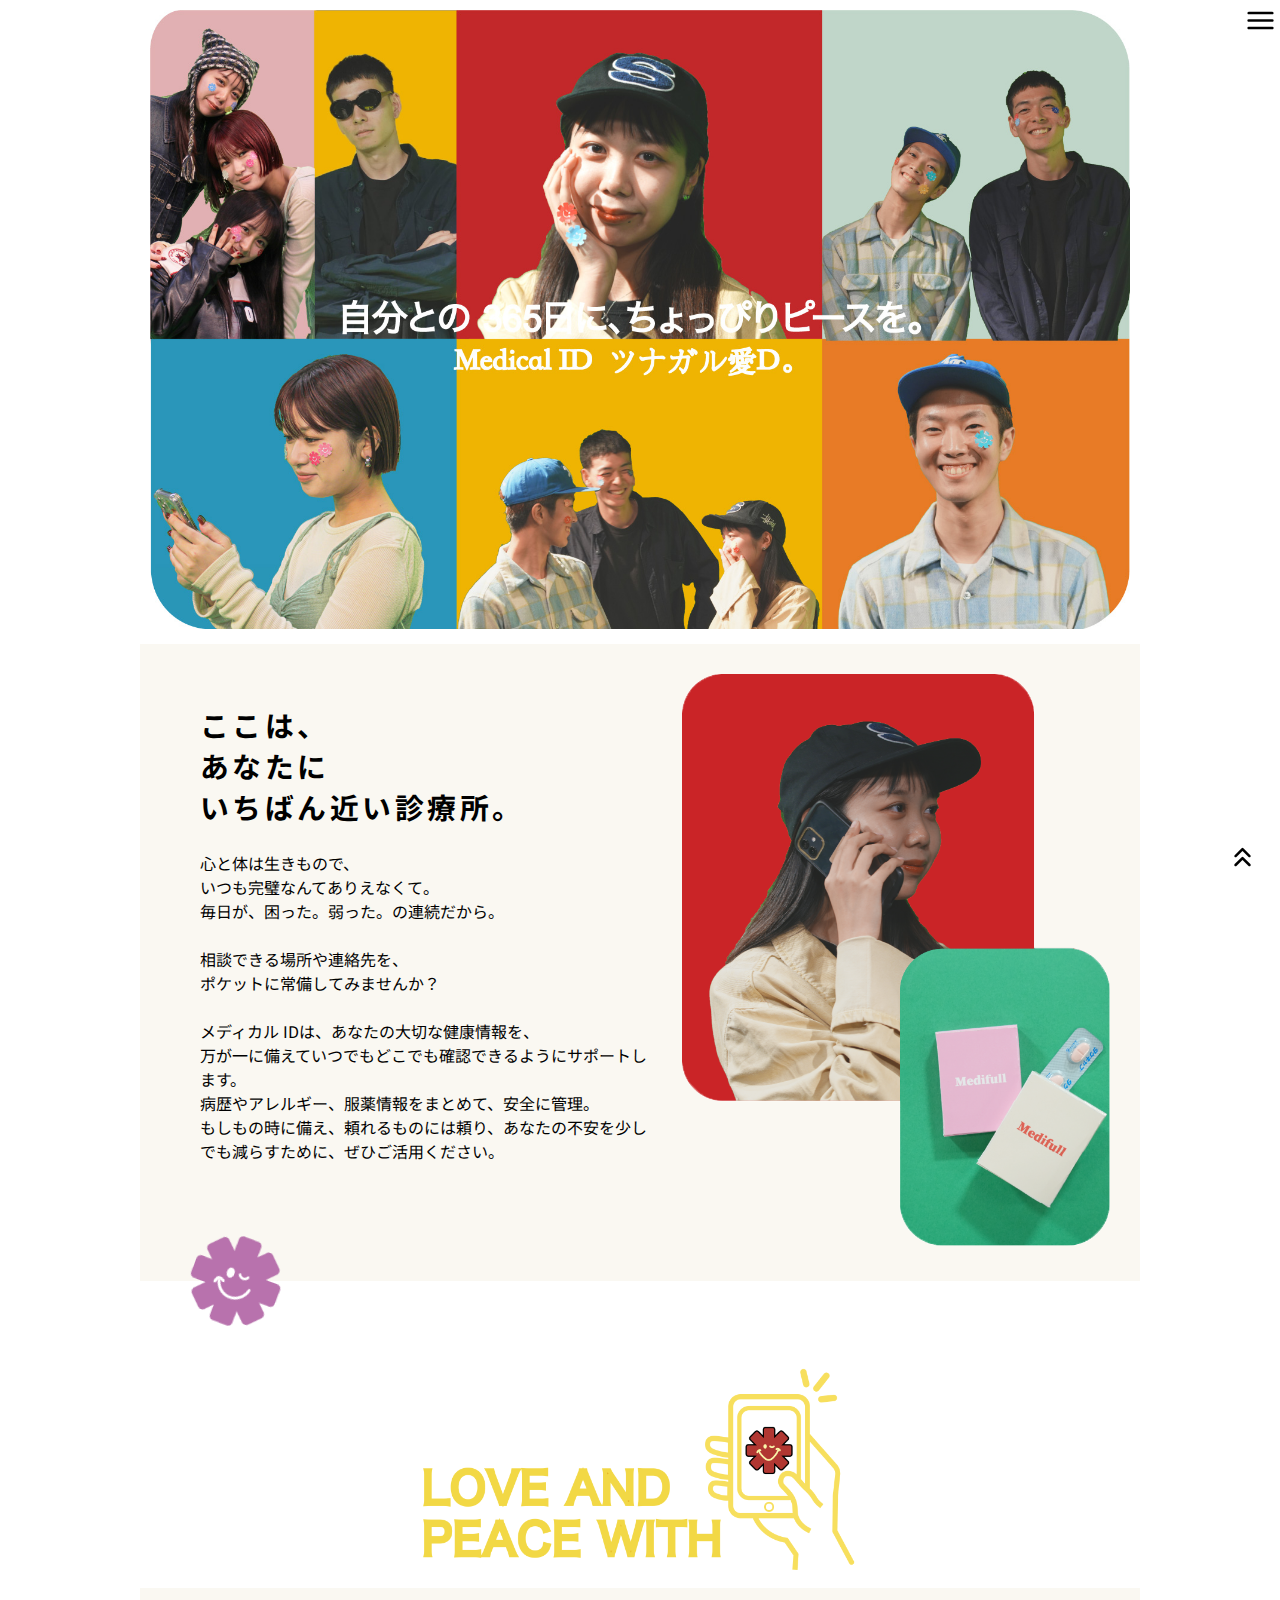
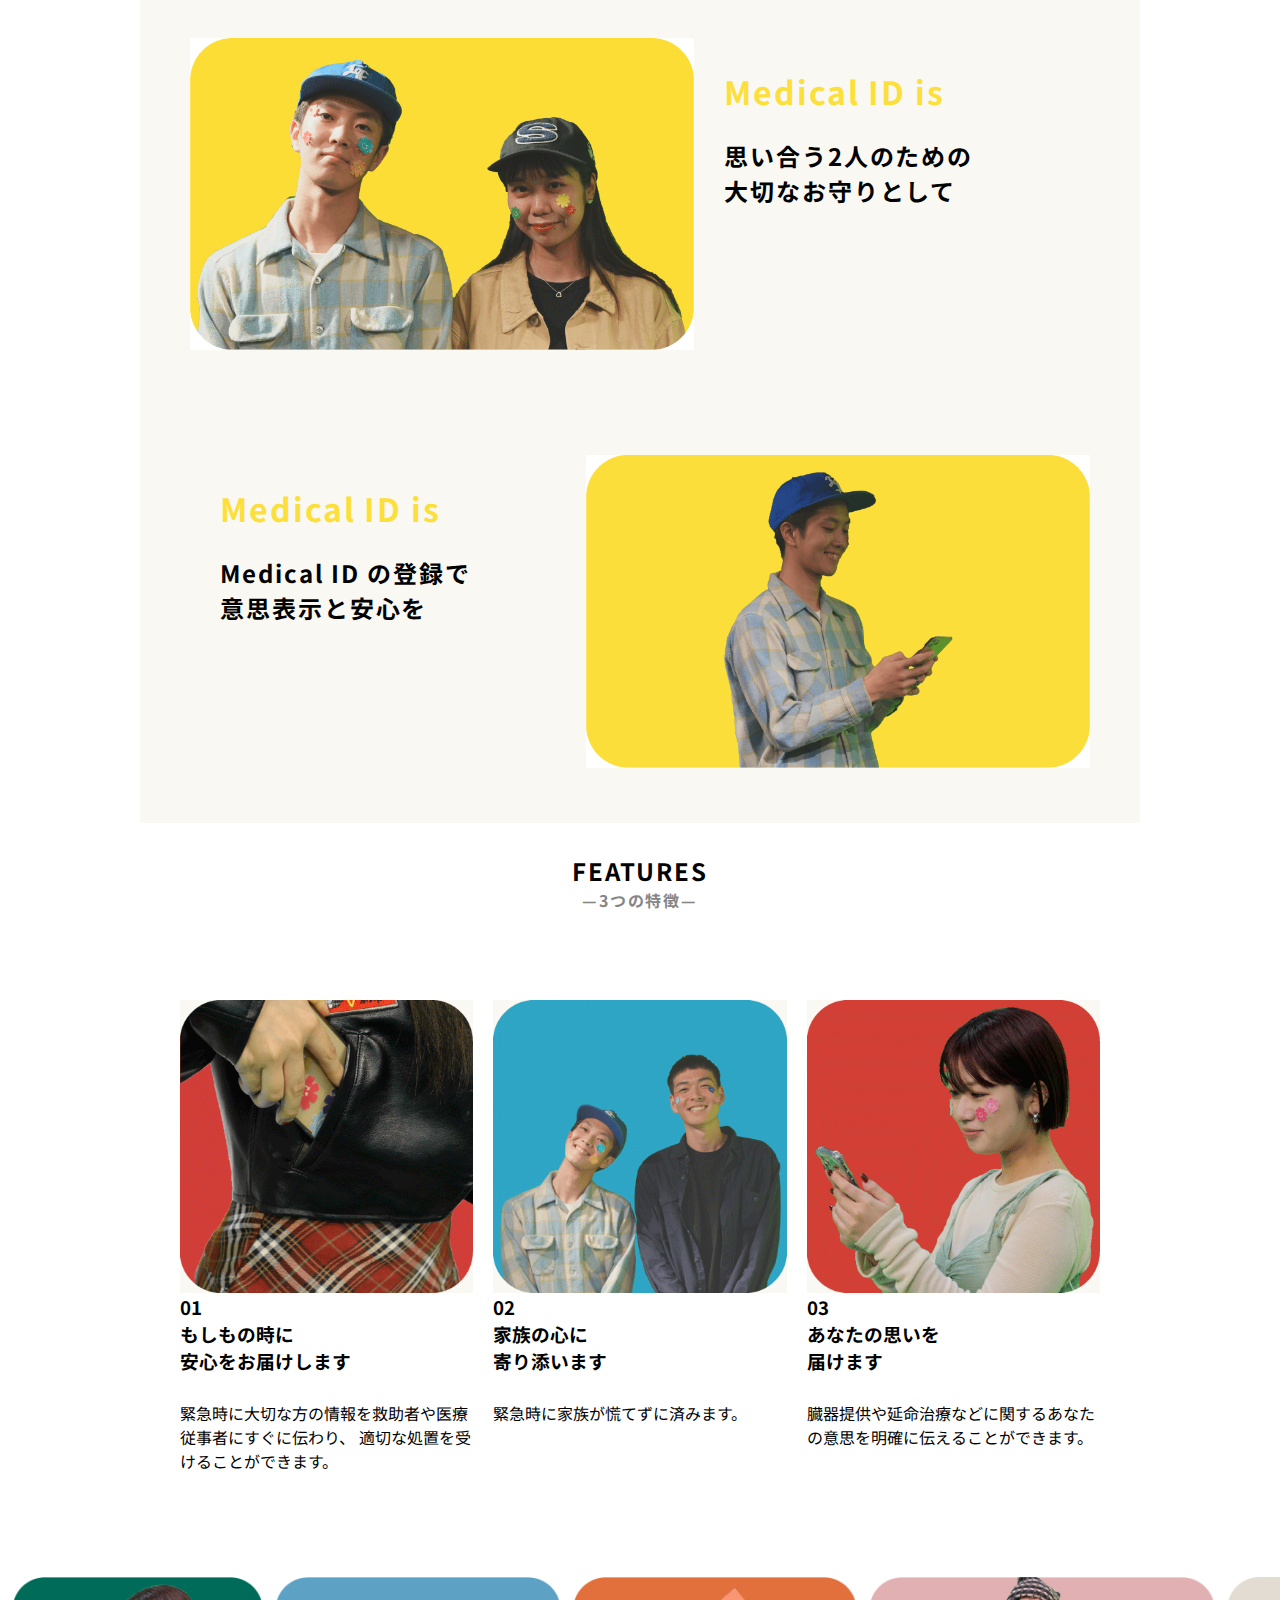
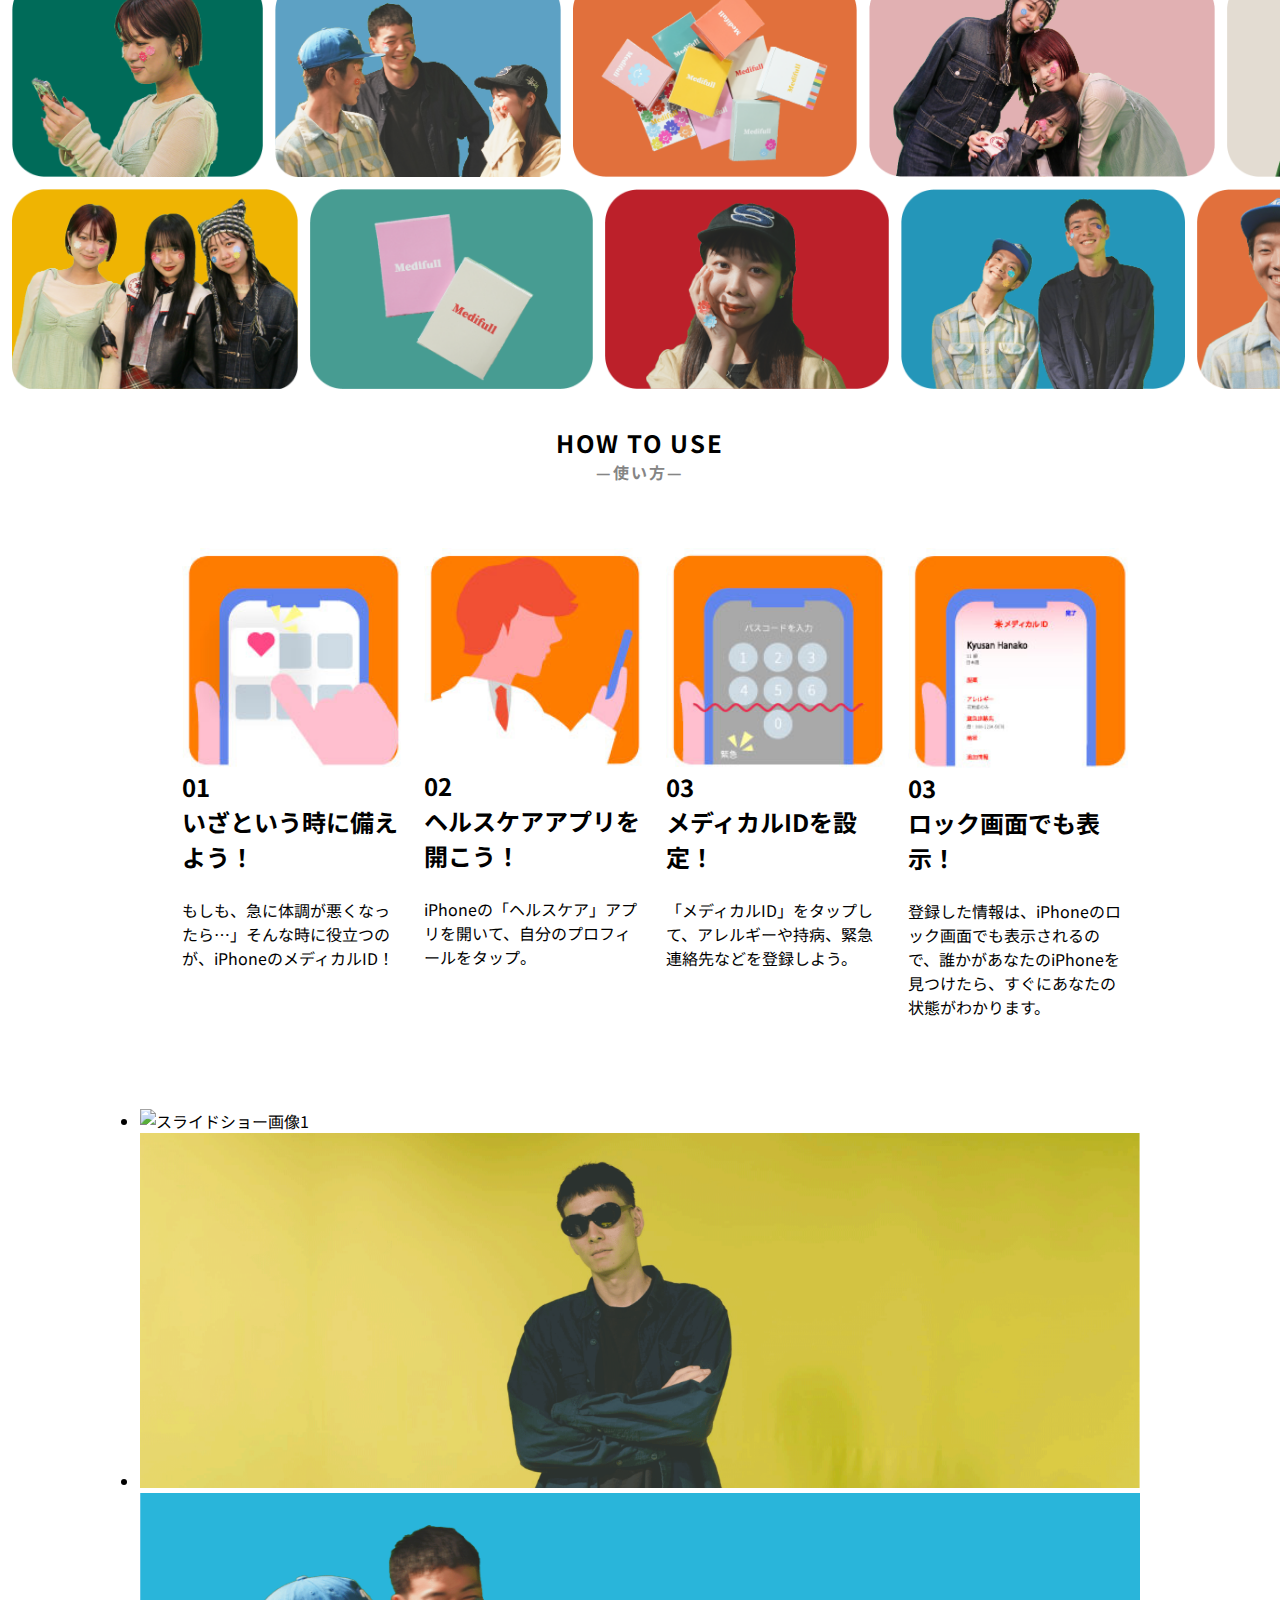
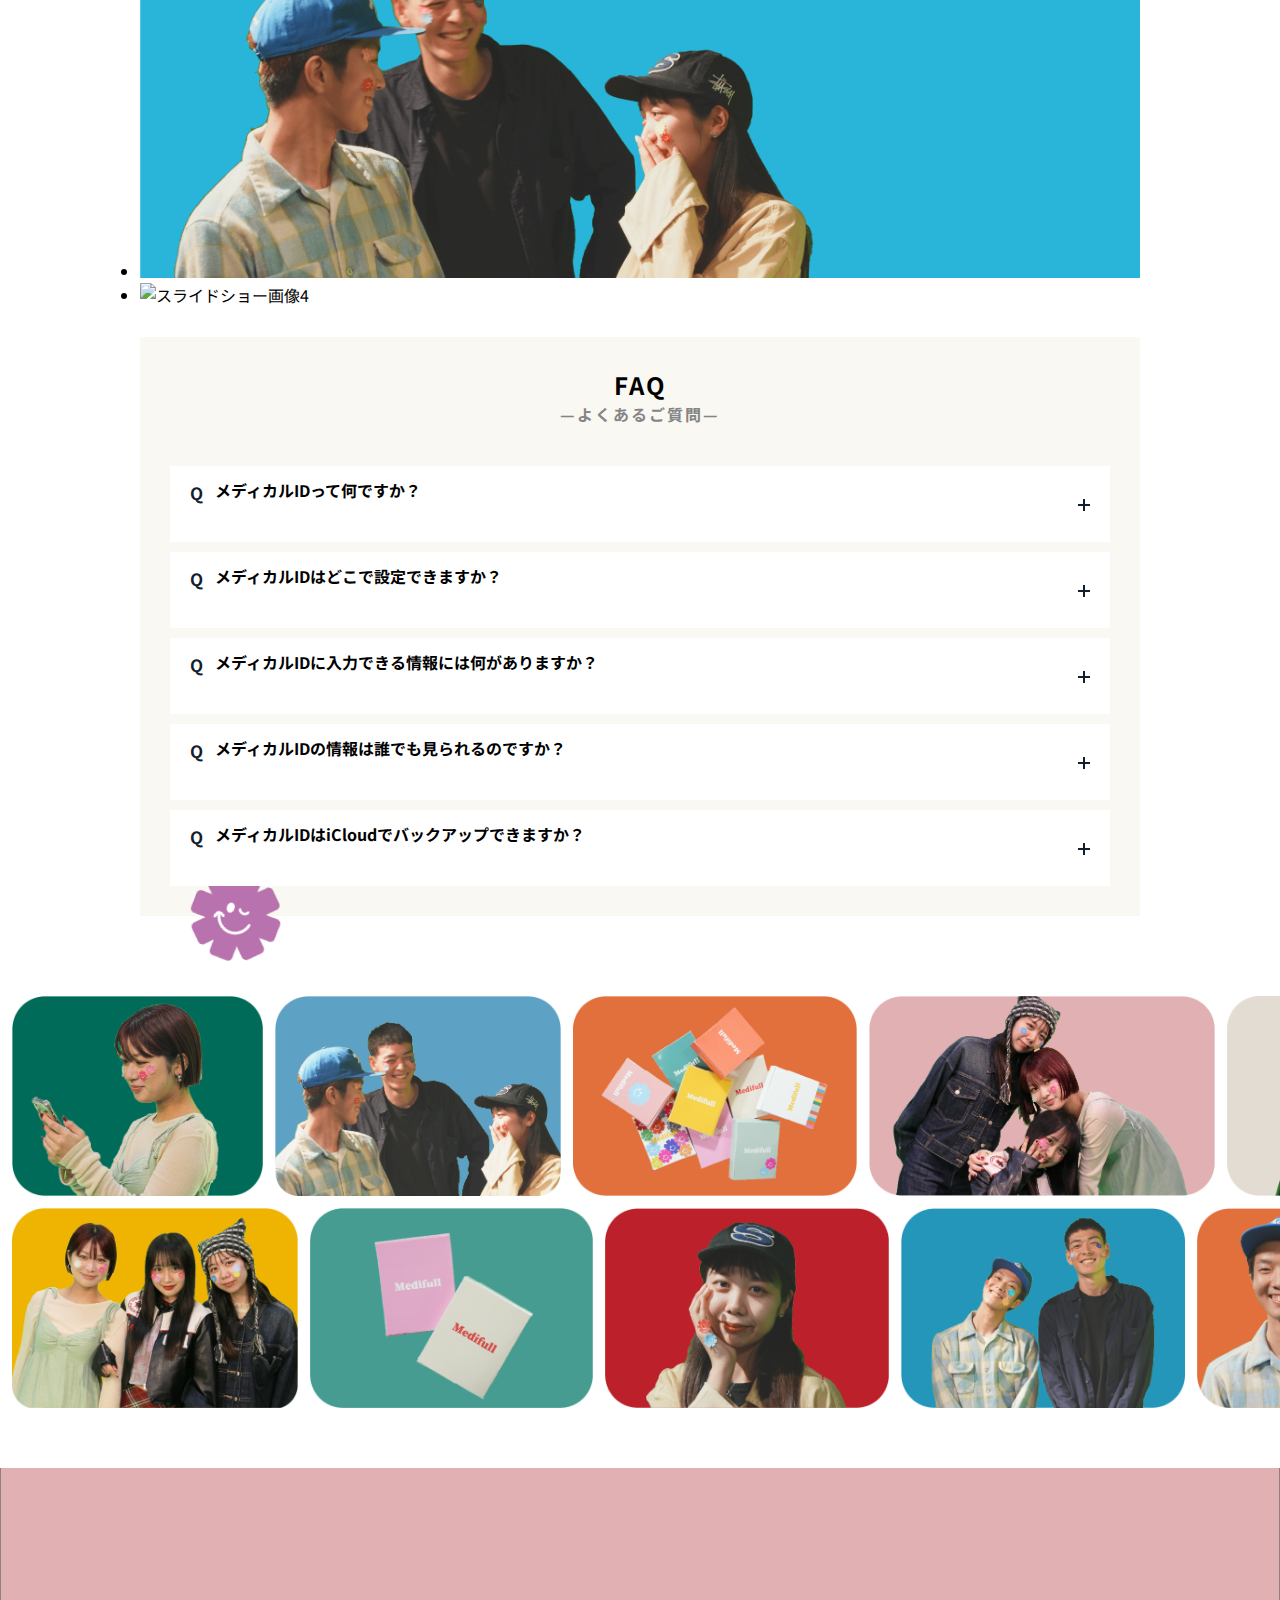
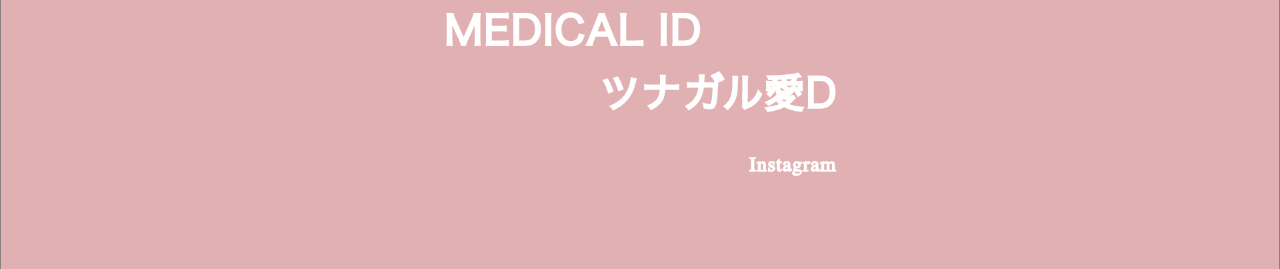
==== commit a74f3ea6: "Add files via upload" ====
--- a/index.html
+++ b/index.html
@@ -103,8 +103,8 @@
                   <p class="section-no2">Medical ID is</p>
                 </h3>
                 <br>
-                <p class="section-no2">思い合う2人のための</p>
-                <p class="section-no2">大切なお守りとして</p>
+                <p class="section-no3">思い合う2人のための</p>
+                <p class="section-no3">大切なお守りとして</p>
               </div>
             </div>
         </section>
@@ -117,7 +117,7 @@
             <div class="text">
               <div class="Medicalis">
                 <h3>
-                  <p class="section-no3">Medical ID is</p>
+                  <p class="section-no2">Medical ID is</p>
                 </h3>
                 <br>
                 <p class="section-no3">Medical ID の登録で</p>
@@ -133,7 +133,7 @@
             <div class="section-title">
 
           <h2>FEATURES</h2>
-          <h2>—3つの特徴—</h2>
+          <h2 class="sub-title">—3つの特徴—</h2>
           </p>
         </div>
 
@@ -209,8 +209,9 @@
         <div class="body-wrapper">
         <div class="section-title">
           
+         
           <h2>HOW TO USE</h2>
-          <h2>—使い方—</h2>
+          <h2 class="sub-title">—使い方—</h2>
        　 </div>
           <div class="wrapper">
        
@@ -279,12 +280,14 @@
 
 
 
-      <body>
+
       <section class="FAQ" id="FAQ">
-        <p>
+        
+        <div class="section-title">
         <h2>FAQ</h2>
-        <h2>—よくあるご質問—</h2>
-        </p>
+        <h2 class="sub-title">—よくあるご質問—</h2>
+        </div>
+        
         <picture class="medichann">
           <!-- WebP対応ブラウザ用 -->
           <source type="image/webp" srcset="images/medi.webp" />
@@ -313,7 +316,6 @@
           <div class="accordion-content">
             <span>はい、メディカルIDはiCloudでバックアップすることができます。iCloudバックアップを有効にしている場合、iPhoneの設定やアプリのデータ（メディカルIDも含む）は自動的にバックアップされます。これにより、新しいiPhoneに移行した際に、メディカルIDの情報もそのまま復元されます。</span>
           </div>
-        </body>
           <!-- 追加の質問と回答を必要に応じて追加 -->
         </div>
       </section>
--- a/style.css
+++ b/style.css
@@ -42,6 +42,10 @@
    left: 50px;
 }
 
+.medical-id-is  {
+  background-color: #FAF8F2;
+}
+
 .text {
     
     color: rgb(0, 0, 0);
@@ -58,20 +62,19 @@
 
 
 .FEATURES {
-    background-color: #FAF8F2;
+    background-color: #ffffff;
     padding: 30px;
     margin-bottom: 4rem;
     color: rgb(0, 0, 0); 
 }
 
 
-
-
 .yellow-brown{
     margin-right: 1rem;
 }
 
 .medical-id-is{
+  letter-spacing: 0.12em;
     padding: 50px;
 }
 
@@ -79,15 +82,32 @@
     width: 45%;
     height: auto;
 }
-
+.sub-title{
+  letter-spacing: 0.12em;
+  font-size: 1rem;
+  color: #858585;
+}
 .kokoha {
+  letter-spacing: 0.12em;
     font-size: 1.8rem;
     font-weight: bold;
 } 
 .itumo {
+  letter-spacing: 0.12em;
     font-size: 50rem;
     font-weight: bold;
 } 
+
+.section-no2 {
+  color: #FDDF3B;
+  font-size: 2rem;
+  font-weight: bold;
+} 
+.section-no3 {
+  font-size: 1.5rem;
+  font-weight: bold;
+} 
+
 .no1{
     text-align: center;
     margin-top: 5rem;
@@ -161,8 +181,10 @@
 }
 
 .section-title{
+  letter-spacing: 0.12em;
   padding-bottom: 30px;
-  
+  letter-spacing: 0.12em;
+  text-align: center;
 }
 
 .FAQ {
@@ -185,8 +207,9 @@
   }
   
   .accordion-header {
-    background-color: #ECE6D9;
-    padding: 12px 45px 10px 20px;
+    background-color: #ffffff;
+    font-weight: bold;
+    padding: 12px 45px 40px 20px;
     margin: 10px 0 0;
     
   cursor: pointer;
@@ -243,7 +266,7 @@
   
   /* hover */
   .accordion-header:hover {
-    background-color: #F2F2F2;
+    color: #fea744;
   }
 #btn-open,
 #btn-close {
@@ -368,7 +391,7 @@
     }
     .box{
         width: 33.333%;
-        padding: 5px;
+        padding: 10px;
         position: relative;
     }
 }
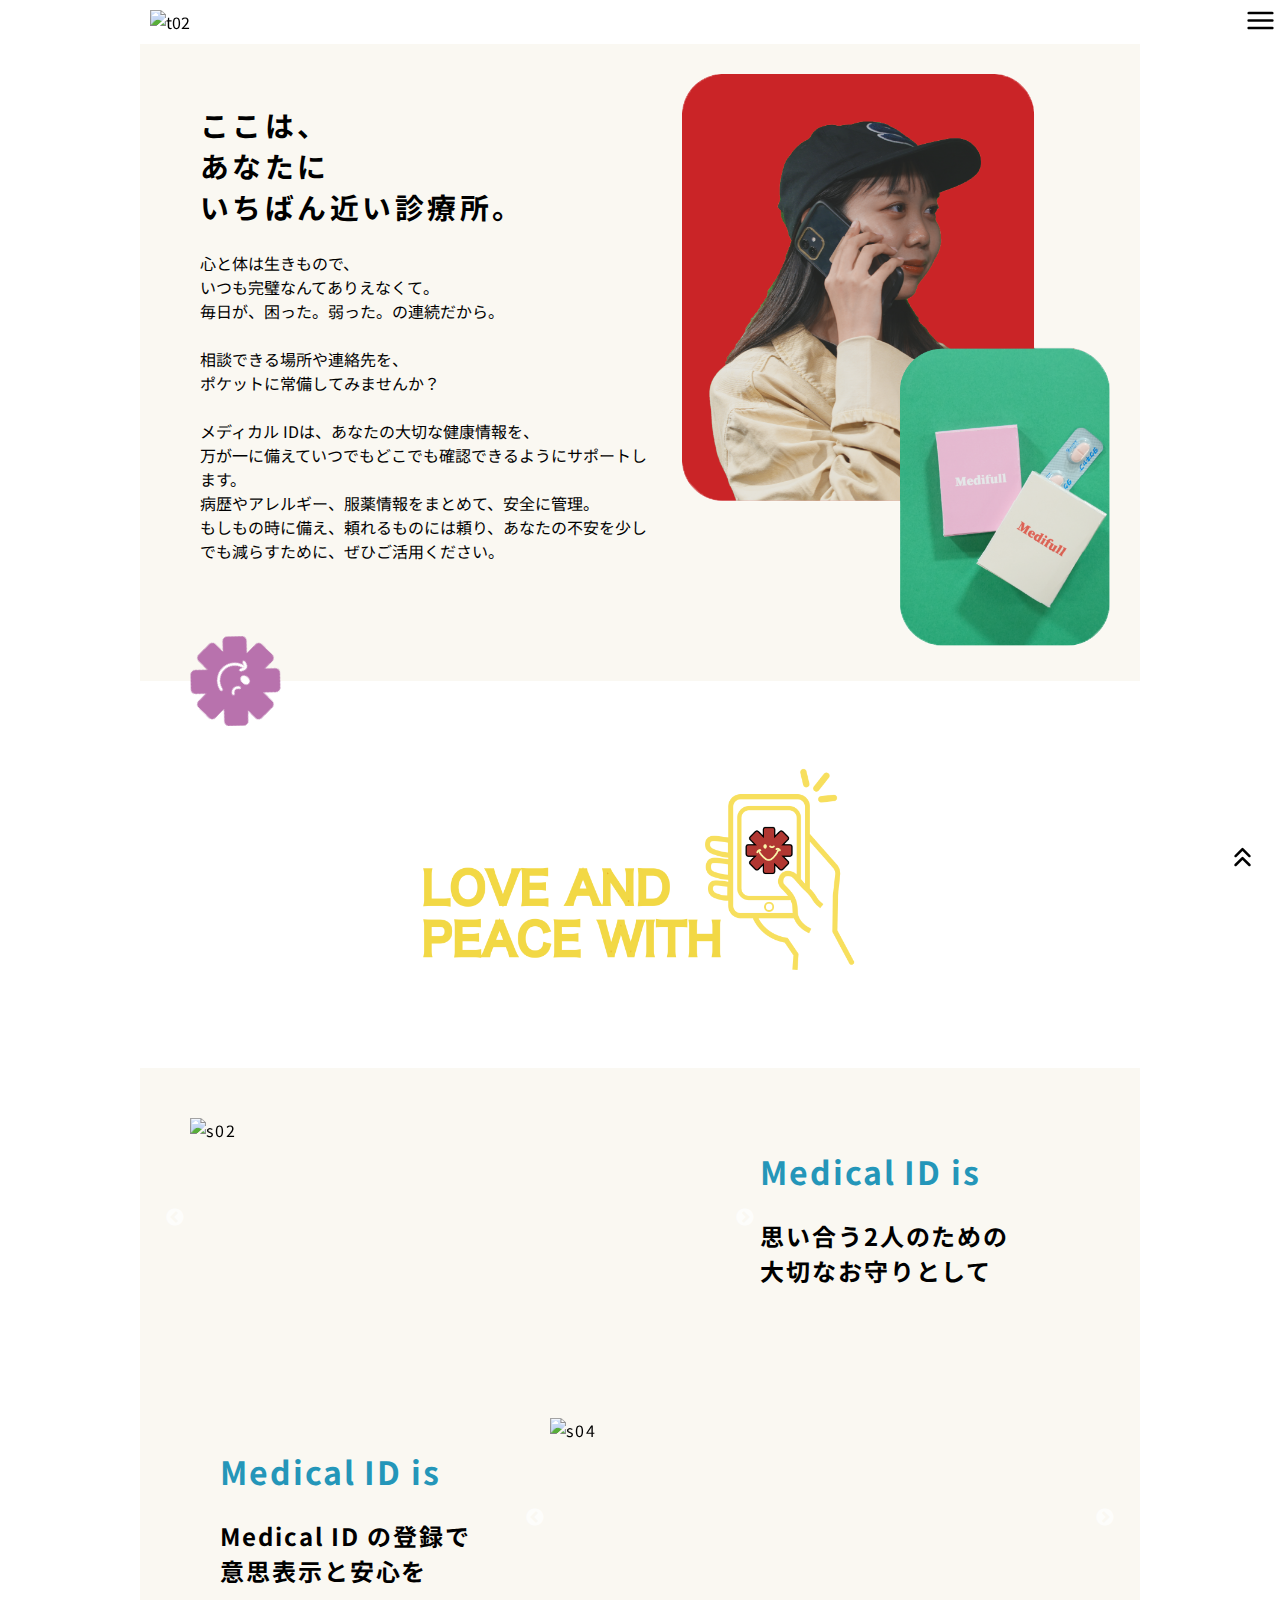
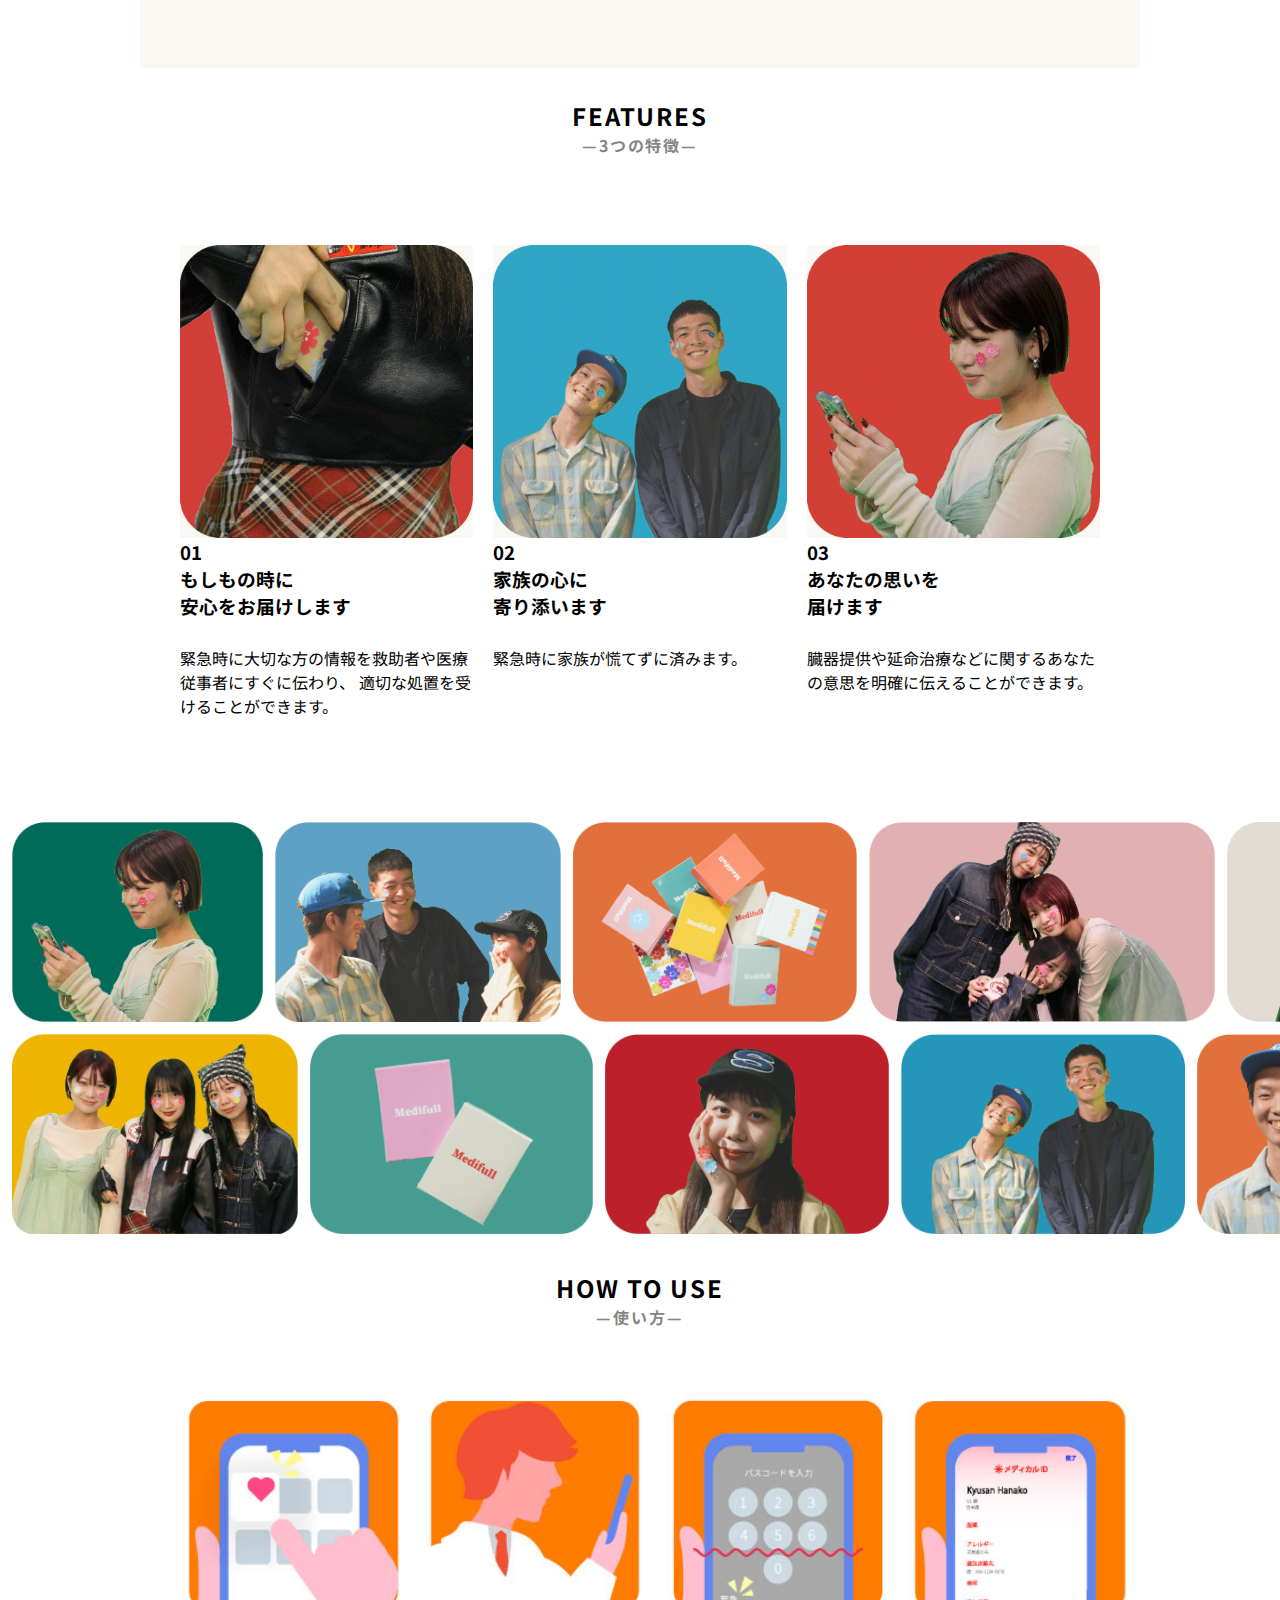
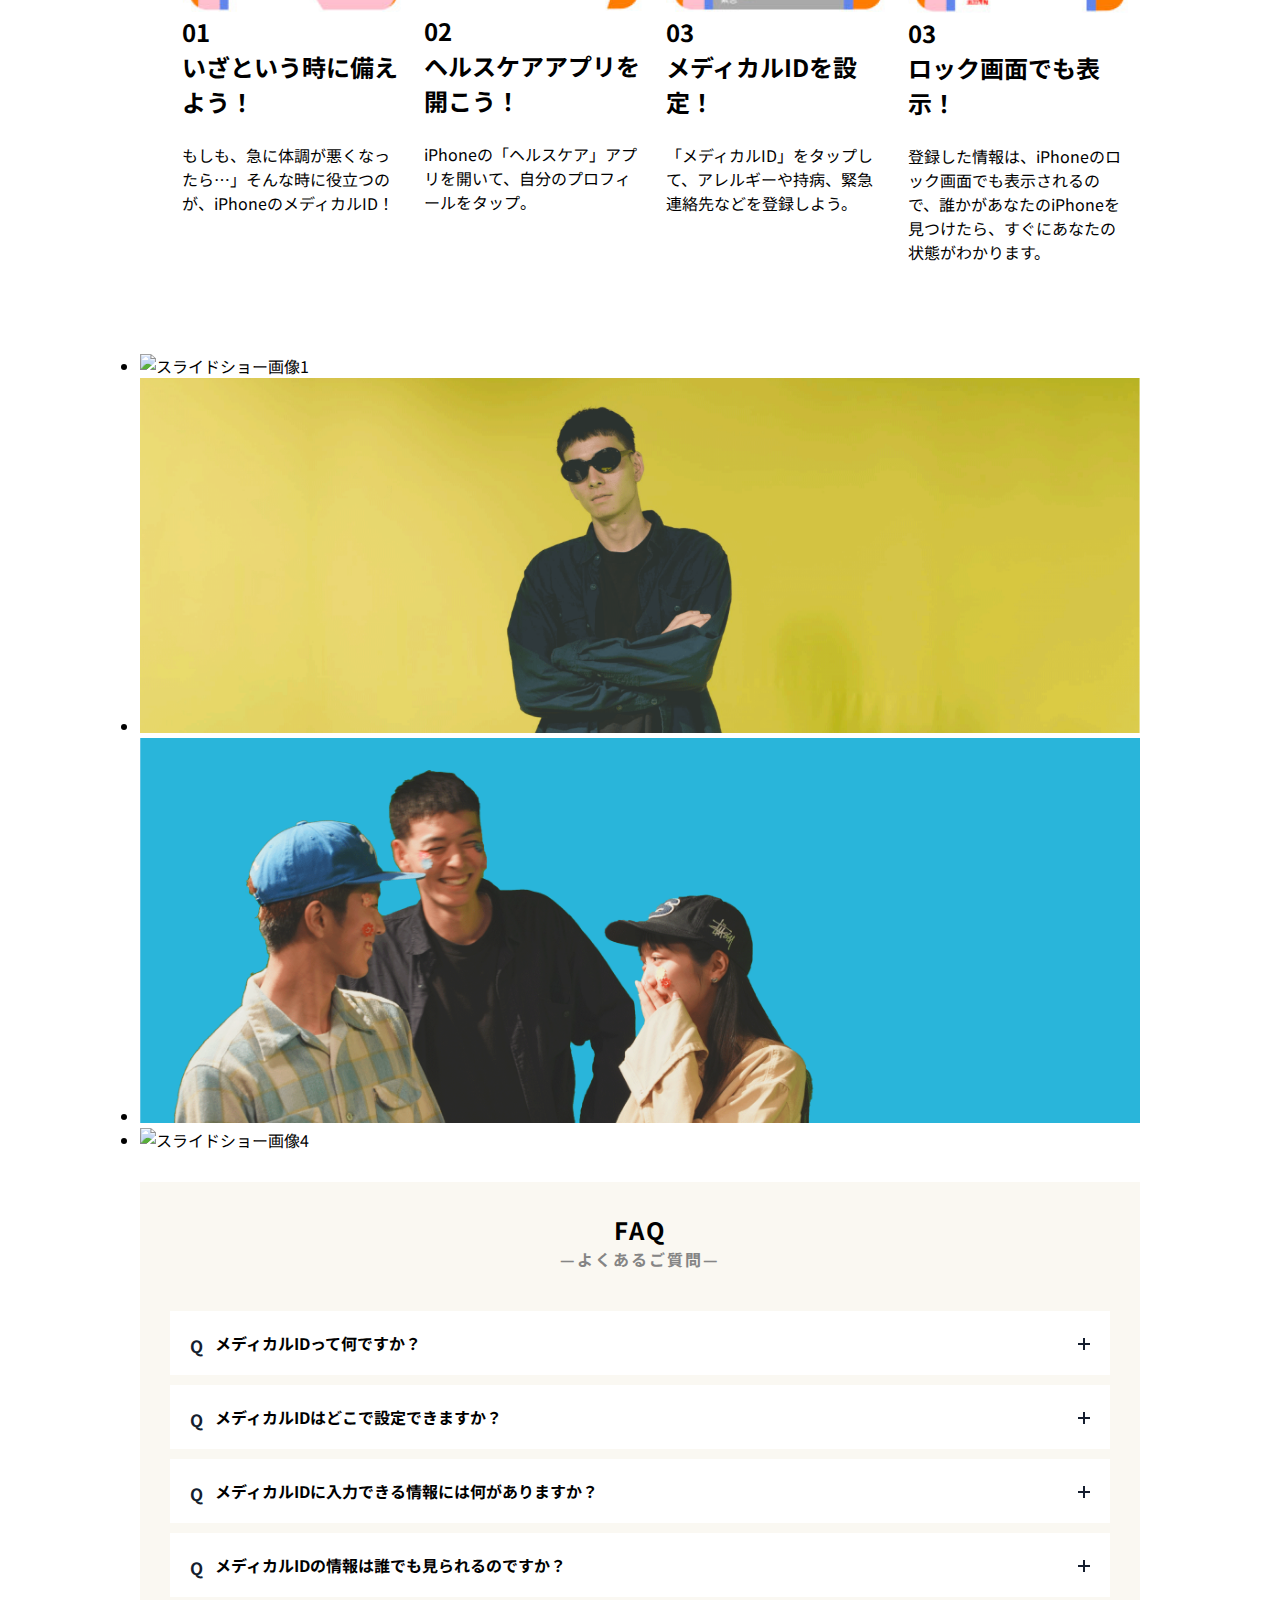
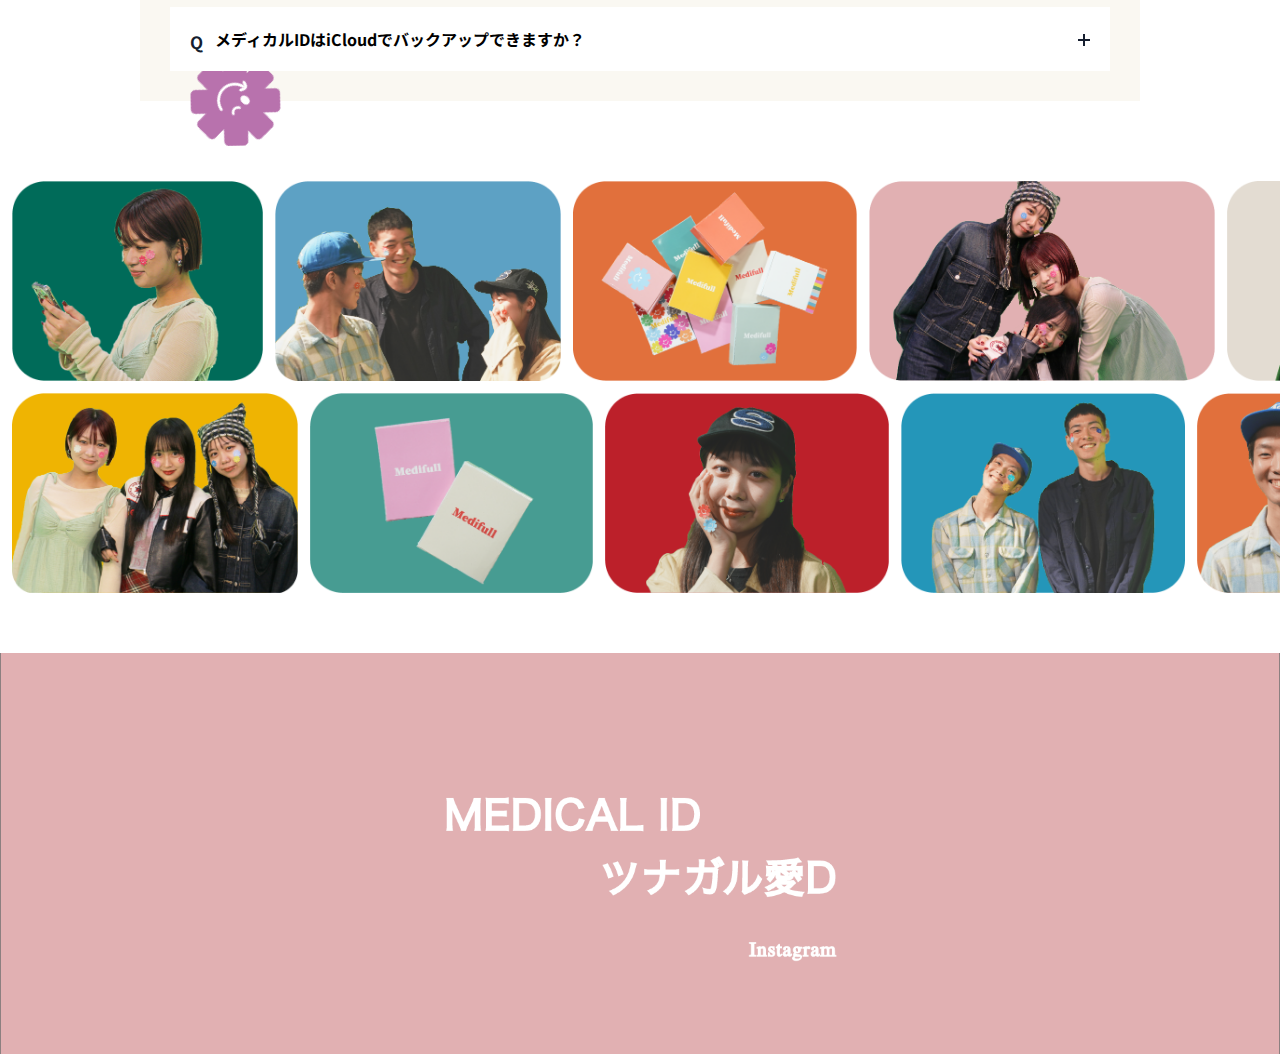
==== commit 2cb8fd20: "Add files via upload" ====
--- a/index.html
+++ b/index.html
@@ -15,7 +15,7 @@
   <link rel="stylesheet" href="https://fonts.googleapis.com/css2?family=Material+Symbols+Rounded" />
 
   <link rel="stylesheet" href="style.css">
-  <script src="script.js" defer></script>
+  
   <title>Document</title>
 </head>
 
@@ -46,8 +46,11 @@
 
     <main>
       <section class="main-visual">
-        <div class="body-wrapper">
-          <img src="images/main.jpg" alt="" class="main">
+        <div class="body-wrapper main-slide">
+            <div><img src="images/TOP-01.jpg" alt="t01"></div>
+            <div><img src="images/TOP-02.jpg" alt="t02"></div>
+            <div><img src="images/TOP-03.jpg" alt="t03"></div>
+         
         </div>
       </section>
 
@@ -93,9 +96,12 @@
           <img src="images/love and peace.png" alt="" class="logo">
         </section>
 
+
+
         <section class="medical-id-is no01">
-          <div class="section-img">
-            <img src="images/Medical ID is1.png" alt="">
+          <div class="section-img slider-no01">
+            <div><img src="images/Medical-ID-is-01.jpg" alt="s01"></div>
+            <div><img src="images/Medical-ID-is-02.jpg" alt="s02"></div>
           </div>
             <div class="text">
               <div class="Medicalis">
@@ -111,8 +117,9 @@
 
 
         <section class="medical-id-is no02">
-          <div class="section-img">
-            <img src="images/Medical ID is2.png" alt="">
+          <div class="section-img slider-no02">
+            <div><img src="images/Medical-ID-is-03.jpg" alt="s03"></div>
+            <div><img src="images/Medical-ID-is-04.jpg" alt="s04"></div>
           </div>
             <div class="text">
               <div class="Medicalis">
@@ -405,6 +412,8 @@
     });
   });
 </script>
+<script src="script.js" defer></script>
+
 </body>
 
 </html>--- a/style.css
+++ b/style.css
@@ -1,159 +1,170 @@
 * {
-    margin: 0;
-    padding: 0;
-}
-
-html{
-    scroll-behavior: smooth;
-}
-body{
-    font-family: "Sawarabi Gothic", sans-serif;
+  margin: 0;
+  padding: 0;
+}
+
+html {
+  scroll-behavior: smooth;
+}
+
+body {
+  font-family: "Sawarabi Gothic", sans-serif;
 }
 
 .main-visual {
-    padding: 10px;
+  padding: 10px;
+
 }
 
 img {
-    width: 100%;
-    height: auto;
+  width: 100%;
+  height: auto;
 }
 
 .is1 {
-    padding: 30px;
+  padding: 30px;
 }
 
 .is2 {
-    padding: 30px;
-}
+  padding: 30px;
+}
+
 section {
-    position: relative;
+  position: relative;
 }
 
 .about {
-    background-color: #FAF8F2;
-    padding: 30px;
-    position: relative;
-   
-}
+  background-color: #FAF8F2;
+  padding: 30px;
+  position: relative;
+
+}
+
 .medichann {
-   position: absolute;
-   bottom: -50px;
-   left: 50px;
-}
-
-.medical-id-is  {
+  position: absolute;
+  bottom: -50px;
+  left: 50px;
+}
+
+.medical-id-is {
   background-color: #FAF8F2;
 }
 
 .text {
-    
-    color: rgb(0, 0, 0);
+
+  color: rgb(0, 0, 0);
 }
 
 .Medicalis {
-    
-    color: rgb(0, 0, 0);
-}
+
+  color: rgb(0, 0, 0);
+}
+
 .text {
-    padding: 30px;
-    
+  padding: 30px;
+
 }
 
 
 .FEATURES {
-    background-color: #ffffff;
-    padding: 30px;
-    margin-bottom: 4rem;
-    color: rgb(0, 0, 0); 
-}
-
-
-.yellow-brown{
-    margin-right: 1rem;
-}
-
-.medical-id-is{
-  letter-spacing: 0.12em;
-    padding: 50px;
-}
-
-.logo{
-    width: 45%;
-    height: auto;
-}
-.sub-title{
+  background-color: #ffffff;
+  padding: 30px;
+  margin-bottom: 4rem;
+  color: rgb(0, 0, 0);
+}
+
+
+.yellow-brown {
+  margin-right: 1rem;
+}
+
+.medical-id-is {
+  letter-spacing: 0.12em;
+  padding: 50px;
+}
+
+.logo {
+  width: 45%;
+  height: auto;
+  margin-bottom: 5rem;
+}
+
+.sub-title {
   letter-spacing: 0.12em;
   font-size: 1rem;
   color: #858585;
 }
+
 .kokoha {
   letter-spacing: 0.12em;
-    font-size: 1.8rem;
-    font-weight: bold;
-} 
+  font-size: 1.8rem;
+  font-weight: bold;
+}
+
 .itumo {
   letter-spacing: 0.12em;
-    font-size: 50rem;
-    font-weight: bold;
-} 
+  font-size: 50rem;
+  font-weight: bold;
+}
 
 .section-no2 {
-  color: #FDDF3B;
+  color: #2496B9;
   font-size: 2rem;
   font-weight: bold;
-} 
+}
+
 .section-no3 {
   font-size: 1.5rem;
   font-weight: bold;
-} 
-
-.no1{
-    text-align: center;
-    margin-top: 5rem;
-}
-
-.no2{
-    justify-content: center;
-    display: flex;
-    margin-top: 5rem;
-}
-
-.no3{
-    display: flex;
-    margin-top: 5rem;
-    justify-content: center;
-}
-
-.no4{
-    display: flex;
-    justify-content: center;
-    width: 100%;
-    height: auto;
-    margin-top: 3rem;
-}
-
-
-.no5{
-    display: flex;
-    justify-content: center;
-    width: 100%;
-    height: auto;
+}
+
+
+.no1 {
+  text-align: center;
+  margin-top: 5rem;
+}
+
+.no2 {
+  justify-content: center;
+  display: flex;
+  margin-top: 5rem;
+}
+
+.no3 {
+  display: flex;
+  margin-top: 5rem;
+  justify-content: center;
+}
+
+.no4 {
+  display: flex;
+  justify-content: center;
+  width: 100%;
+  height: auto;
+  margin-top: 3rem;
+}
+
+
+.no5 {
+  display: flex;
+  justify-content: center;
+  width: 100%;
+  height: auto;
 }
 
 .img2 {
-    width: 50%;
-    height: auto;
+  width: 50%;
+  height: auto;
 }
 
 .img3 {
-    width: 50%;
-    height: auto;
+  width: 50%;
+  height: auto;
 }
 
 .full {
-	margin: 0 calc(50% - 50vw);
-	width: 100vw;
+  margin: 0 calc(50% - 50vw);
+  width: 100vw;
 }
 
 .slider1,
@@ -175,12 +186,13 @@
 .bx-wrapper {
   box-shadow: none;
 }
-.how-to-use  {
-    background-color: #ffffff;
-
-}
-
-.section-title{
+
+.how-to-use {
+  background-color: #ffffff;
+
+}
+
+.section-title {
   letter-spacing: 0.12em;
   padding-bottom: 30px;
   letter-spacing: 0.12em;
@@ -188,86 +200,94 @@
 }
 
 .FAQ {
-    padding: 30px;
-    margin-bottom: 5rem;
-    background-color: #FAF8F2;
-}
+  padding: 30px;
+  margin-bottom: 5rem;
+  background-color: #FAF8F2;
+}
+
 /* 必須 */
 .accordion-content {
-    display: none;
-  }
-  
-  /* 装飾用 */
-  body {
-    font-family: 'Noto Sans JP', sans-serif;
-    max-width: 1000px;
-    padding: 0 20px;
-    margin: 0 auto;
-    background: #FFF;
-  }
-  
-  .accordion-header {
-    background-color: #ffffff;
-    font-weight: bold;
-    padding: 12px 45px 40px 20px;
-    margin: 10px 0 0;
-    
+  display: none;
+}
+
+
+/* 装飾用 */
+body {
+  font-family: 'Noto Sans JP', sans-serif;
+  max-width: 1000px;
+  padding: 0 20px;
+  margin: 0 auto;
+  background: #FFF;
+}
+
+.accordion-header {
+  background-color: #ffffff;
+  font-weight: bold;
+  padding: 20px 45px 20px 20px;
+  margin: 10px 0 0;
+
   cursor: pointer;
   position: relative;
-  }
-  
-  .accordion-header::before,
-  .accordion-header::after{
-    position:absolute;
-    content:'';
-    top:1px;
-    right:20px;
-    bottom:0;
-    width:12px;
-    height:2px;
-    margin:auto;
-    background:#151E2F;
-  }
-  .accordion-header::after{
-    transform:rotate(-90deg);
-    transition:transform 0.3s;
-  }
-  .accordion-header.active::after{transform:rotate(0deg);}
-  
-  .accordion-content {
-    background-color: #FFF;
-    padding: 12px 20px 10px;
-  }
-  
-  .accordion-header span,
-  .accordion-content span{
-    padding-left: 25px;
-    position: relative;
-  }
-  
-  .accordion-header span::before{
-    position: absolute;
-    content:"Q";
-    top: 2px;
-    left: 0;
-    color: #151E2F;
-    font-size: 17px;
-  }
-  
-  
-  .accordion-content span::before{
-      position: absolute;
-    content:"A";
-    top: 3px;
-    left: 0;
-    color: #151E2F;
-    font-size: 17px;
-  }
-  
-  /* hover */
-  .accordion-header:hover {
-    color: #fea744;
-  }
+}
+
+
+.accordion-header::before,
+.accordion-header::after {
+  position: absolute;
+  content: '';
+  top: 1px;
+  right: 20px;
+  bottom: 0;
+  width: 12px;
+  height: 2px;
+  margin: auto;
+  background: #151E2F;
+}
+
+.accordion-header::after {
+  transform: rotate(-90deg);
+  transition: transform 0.3s;
+}
+
+.accordion-header.active::after {
+  transform: rotate(0deg);
+}
+
+.accordion-content {
+  background-color: #FFF;
+  padding: 12px 20px 10px;
+}
+
+.accordion-header span,
+.accordion-content span {
+  padding-left: 25px;
+  position: relative;
+}
+
+.accordion-header span::before {
+  position: absolute;
+  content: "Q";
+  top: 2px;
+  left: 0;
+  color: #151E2F;
+  font-size: 17px;
+}
+
+
+.accordion-content span::before {
+  position: absolute;
+  content: "A";
+  top: 3px;
+  left: 0;
+  color: #151E2F;
+  font-size: 17px;
+}
+
+/* hover */
+.accordion-header:hover {
+  color: #fea744;
+}
+
 #btn-open,
 #btn-close {
   position: fixed;
@@ -282,18 +302,20 @@
   align-items: center;
   justify-content: center;
   z-index: 100;
-  
-}
+
+}
+
 .material-symbols-rounded {
 
-    font-size: 35px;
-}
+  font-size: 35px;
+}
+
 #btn-close {
   z-index: 300;
 }
 
 #menu {
-  background: rgba(46, 139, 87,0.8);
+  background: rgba(253, 183, 92, 0.8);
   position: fixed;
   top: 0;
   right: 0;
@@ -326,27 +348,30 @@
 }
 
 .pagetop {
-    position:fixed;
-    bottom: 20px;
-    right:20px;
+  position: fixed;
+  bottom: 20px;
+  right: 20px;
 }
 
 .positionfix {
-    position:fixed;
-    bottom: 20px;
-    right:20px;
-    
+  position: fixed;
+  bottom: 20px;
+  right: 20px;
+
 }
 
 .positionfix a {
-    color: #000;
-}
-
-.slick-track {
-  height: 200px; /*高さ調整*/
-}
-
-.slick-track img {
+  color: #000;
+}
+
+.slider1 .slick-track,
+.slider3 .slick-track {
+  height: 200px;
+  /*高さ調整*/
+}
+
+.slider1 .slick-track img,
+.slider3 .slick-track img {
   height: 100%;
   width: auto;
 }
@@ -354,47 +379,60 @@
 @media screen and (max-width: 640px) {
   #gallery {
     grid-template-columns: 1fr;
-    
-  }
+
+  }
+
   #Profile {
     grid-template-columns: 1fr;
-    
-  }
-  }
+
+  }
+
+
+}
 
 /* コンピューター用 */
 @media screen and (min-width: 1000px) {
 
-    .body-wrapper{
-       max-width: 1200px;
-       margin: 0 auto;
-       }
-
-    .wrapper{
-        display: flex;
-        justify-content: center;
-       }
-
-    .medical-id-is {
-        display: flex;
-    }
-
-    .medical-id-is .section-img{
-      flex: 3;
-  }
-  .medical-id-is .text{
-    flex: 2;
-}
-  
-    .medical-id-is.no02 {
-        flex-direction: row-reverse;
-    }
-    .box{
-        width: 33.333%;
-        padding: 10px;
-        position: relative;
-    }
-}
-
-
-  +  /* .main-visual img {
+    width: auto;
+    height: 80vh;
+  }
+
+  .slick-track {
+    height: 80vh;
+  } */
+
+  .body-wrapper {
+    max-width: 1200px;
+    margin: 0 auto;
+  }
+
+  .wrapper {
+    display: flex;
+    justify-content: center;
+  }
+
+  .medical-id-is {
+    display: flex;
+  }
+
+  .medical-id-is .section-img {
+    /* flex: 3; */
+    width: 60%;
+  }
+
+  .medical-id-is .text {
+    /* flex: 2; */
+    width: 40%;
+  }
+
+  .medical-id-is.no02 {
+    flex-direction: row-reverse;
+  }
+
+  .box {
+    width: 33.333%;
+    padding: 10px;
+    position: relative;
+  }
+}